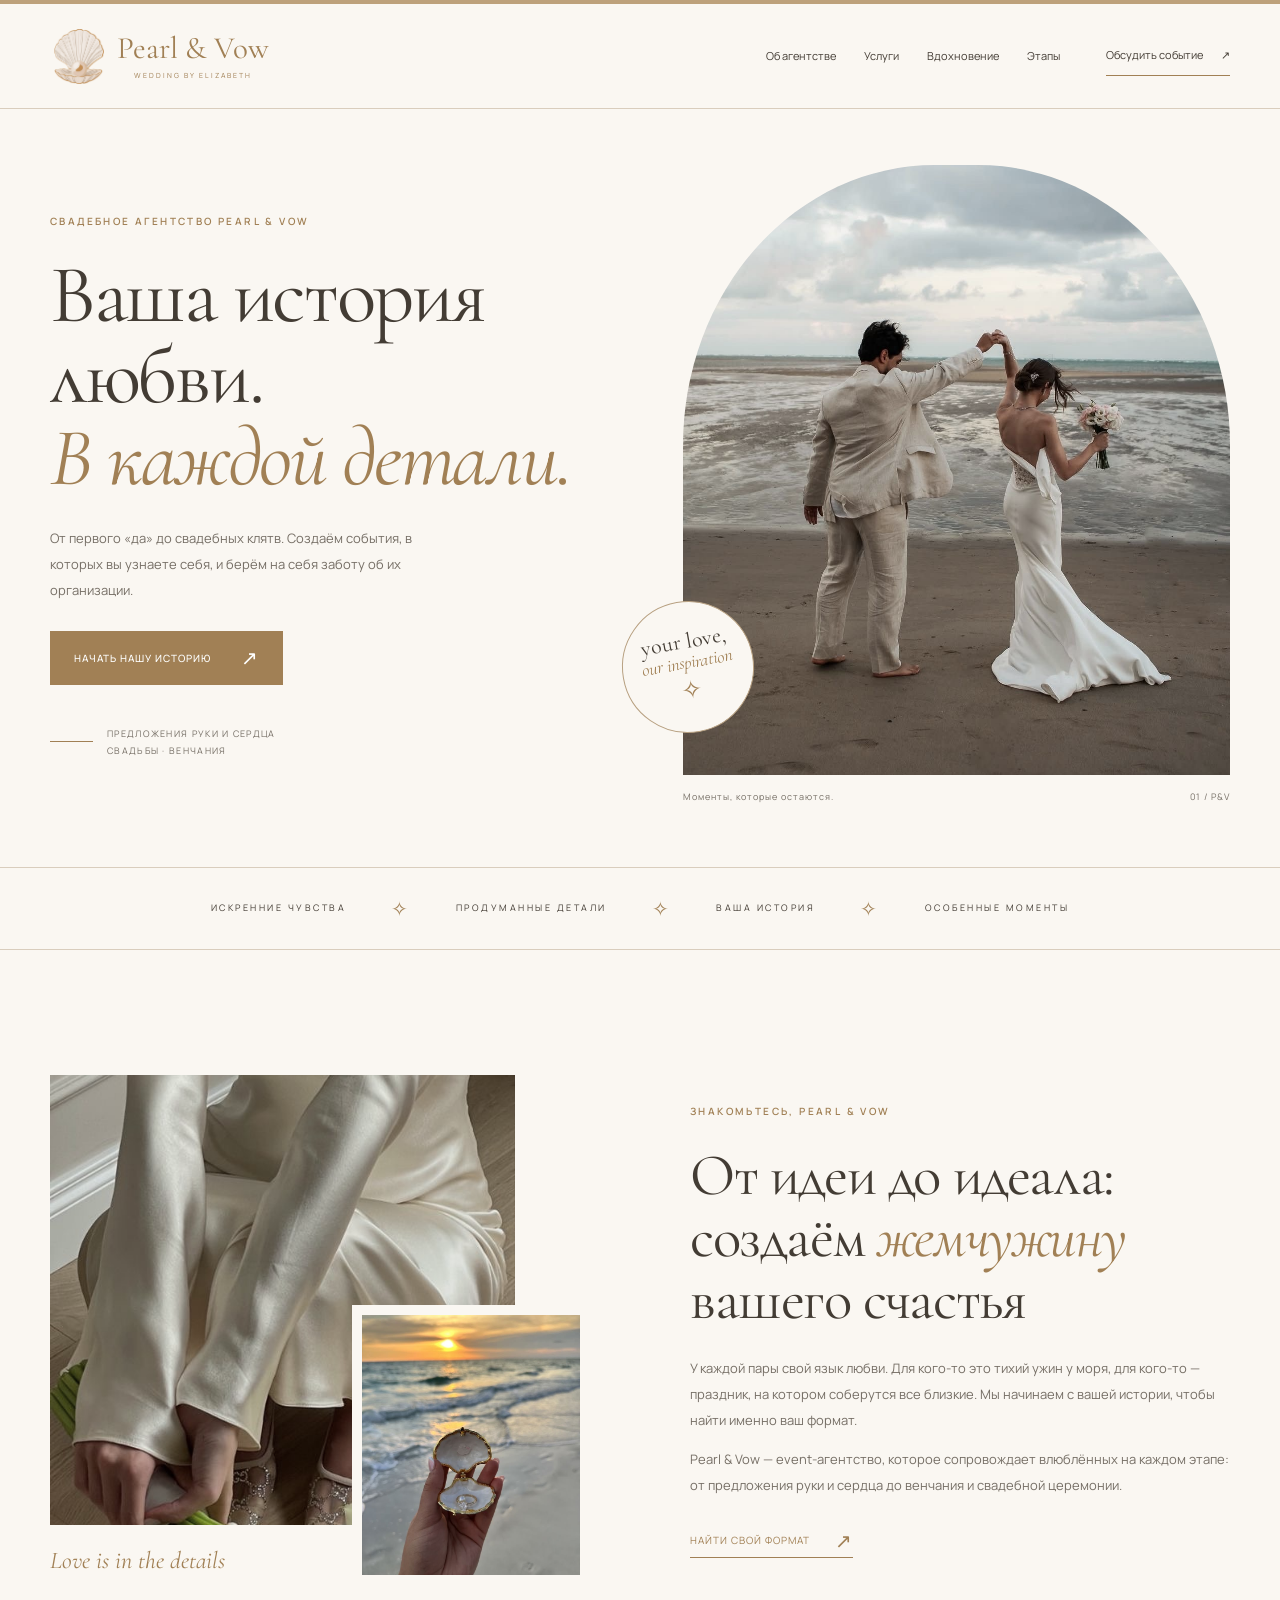
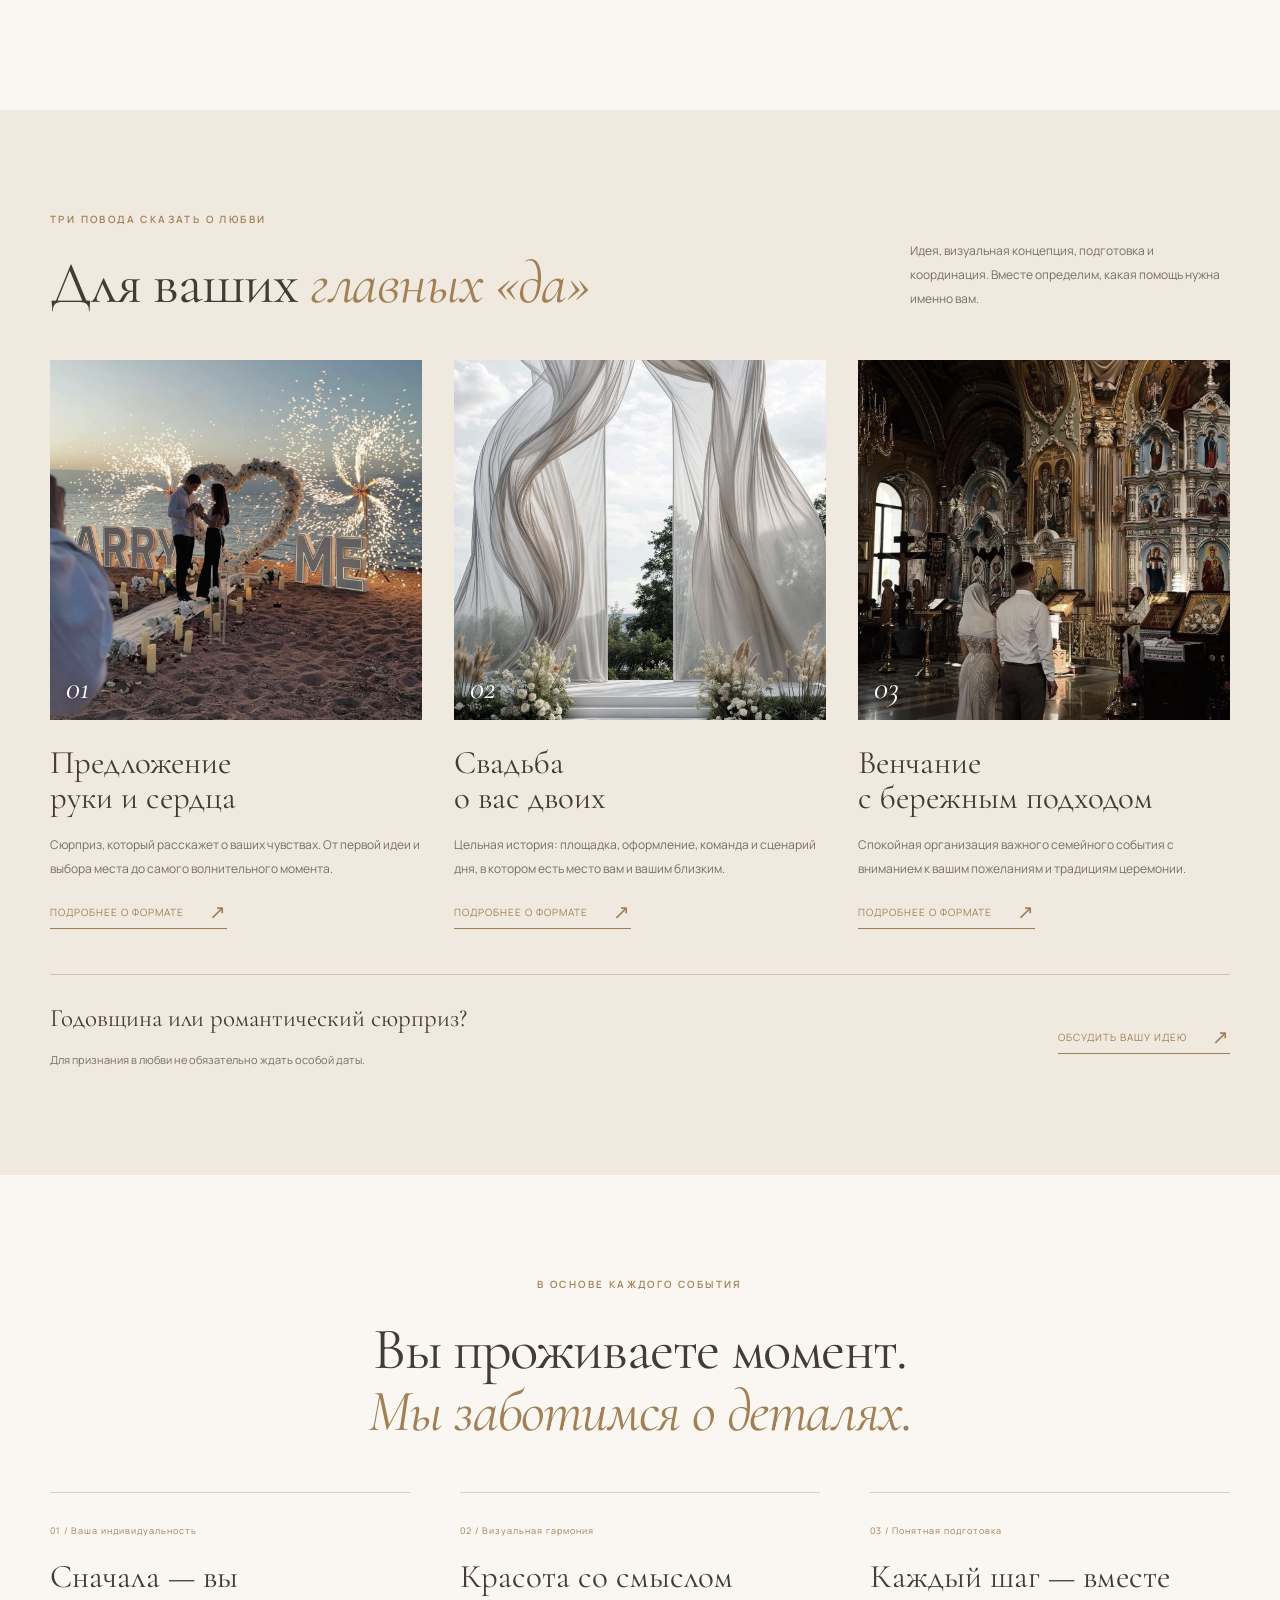
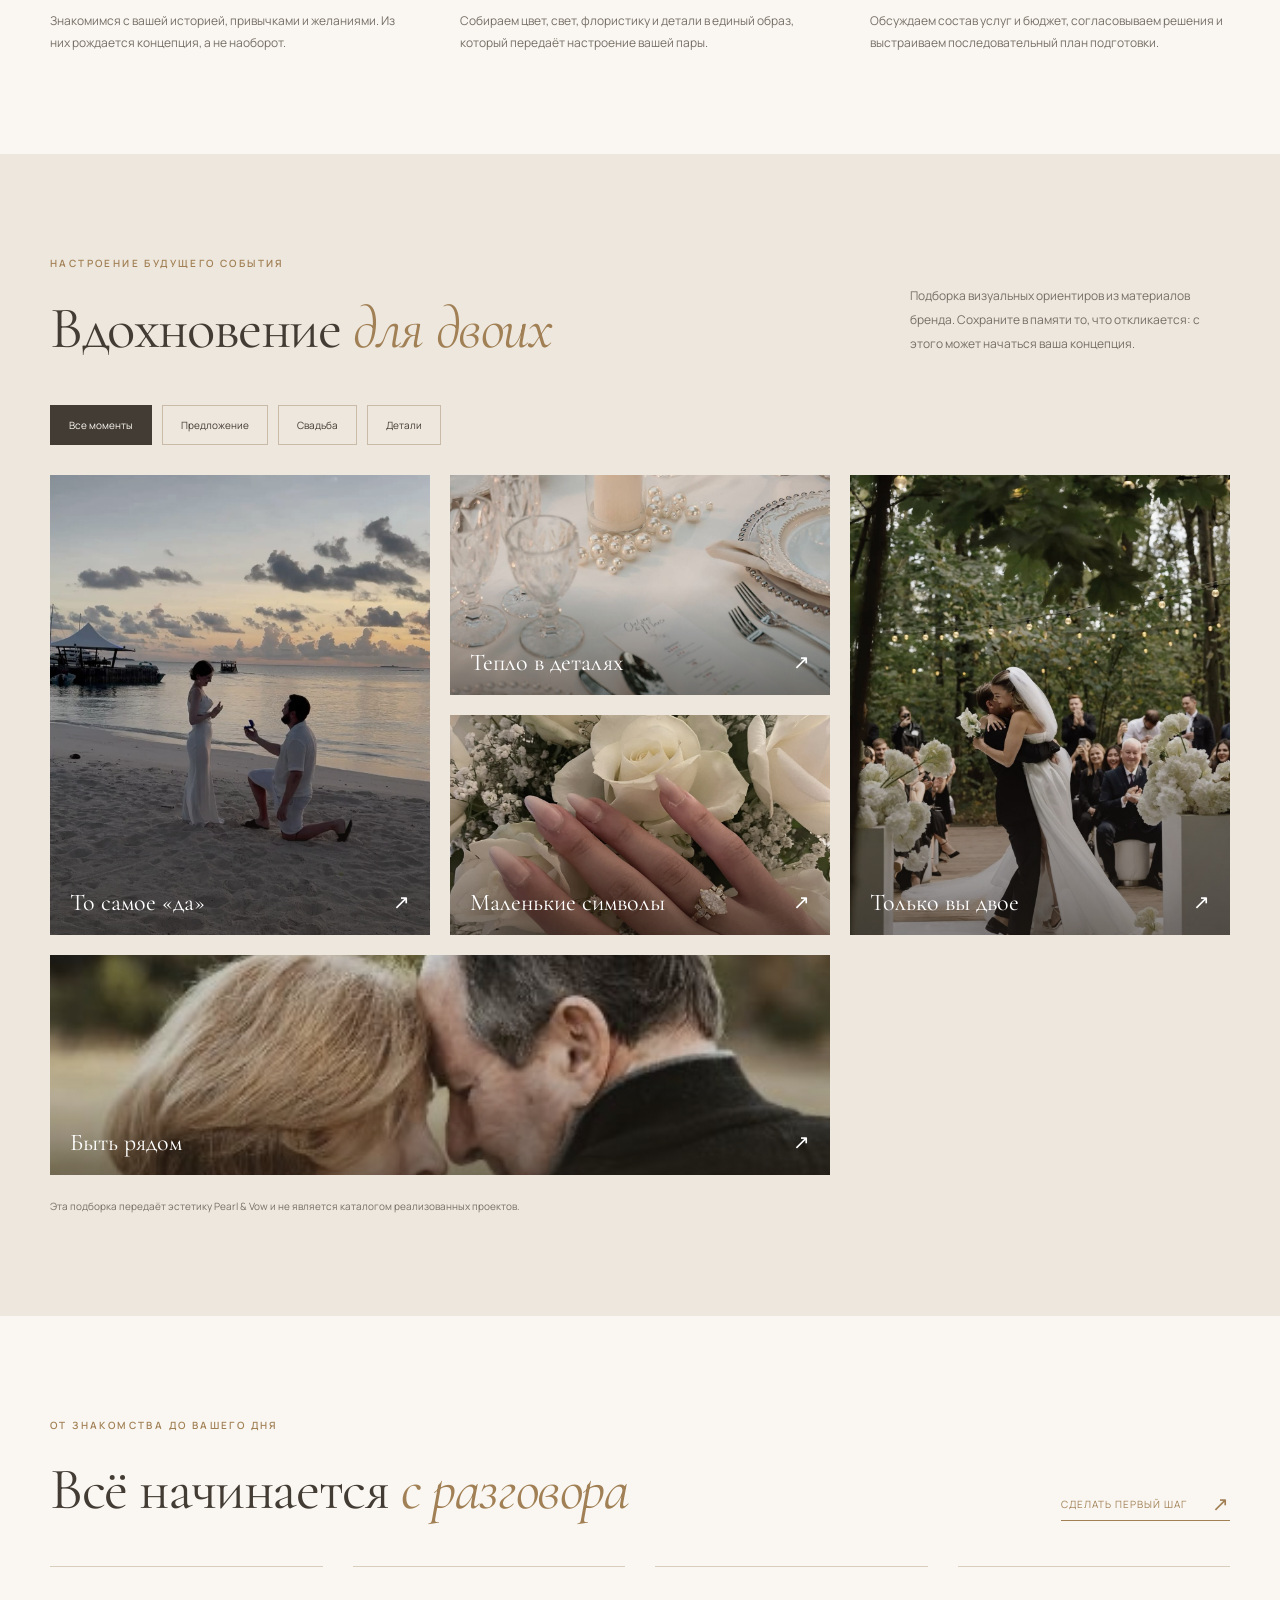
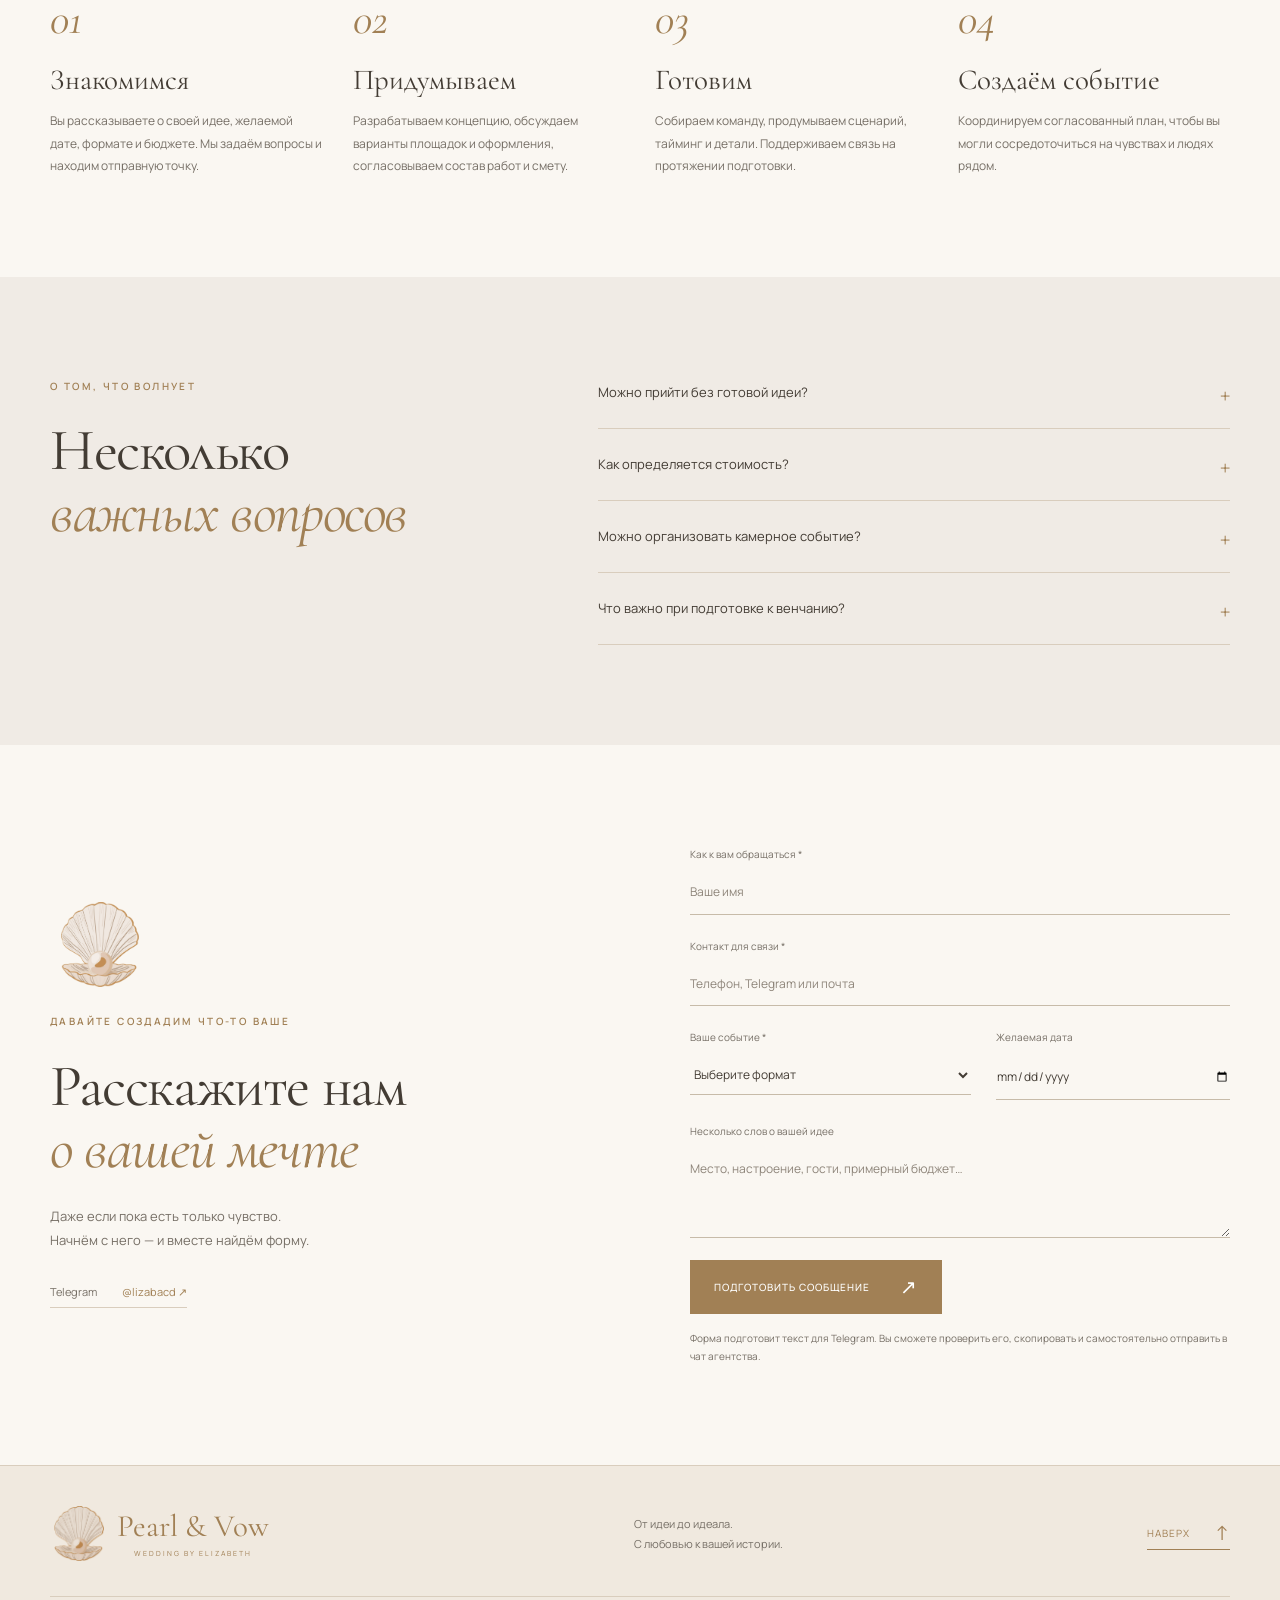
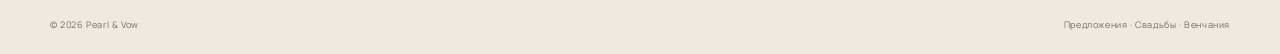
==== wedding_site/index.html @ 68ca43bb "AA" ====
<!doctype html>
<html lang="ru">
<head>
  <meta charset="utf-8">
  <meta name="viewport" content="width=device-width, initial-scale=1">
  <meta name="description" content="Pearl & Vow — организация предложений руки и сердца, свадеб и венчаний. От идеи до идеала: создаём жемчужину вашего счастья.">
  <meta name="theme-color" content="#f7f3ed">
  <meta property="og:title" content="Pearl & Vow — Wedding by Elizabeth">
  <meta property="og:description" content="Предложения руки и сердца, свадьбы и венчания. С заботой о вашей истории.">
  <meta property="og:type" content="website">
  <title>Pearl & Vow — свадебное агентство</title>
  <link rel="icon" href="./assets/IMG_4550.png" type="image/png">
  <link rel="preconnect" href="https://fonts.googleapis.com">
  <link rel="preconnect" href="https://fonts.gstatic.com" crossorigin>
  <link href="https://fonts.googleapis.com/css2?family=Cormorant+Garamond:ital,wght@0,400;0,500;0,600;1,400;1,500&family=Manrope:wght@400;500;600&display=swap" rel="stylesheet">
  <link rel="stylesheet" href="./styles.css">
  <script src="./config.js" defer></script>
  <script src="./script.js" defer></script>
</head>
<body>
  <a class="skip-link" href="#main">Перейти к содержимому</a>
  <header class="header" id="top">
    <div class="container nav-bar">
      <a class="brand" href="#top" aria-label="Pearl and Vow — на главную"><img src="./assets/IMG_4550.png" alt="" width="64" height="58"><span>Pearl &amp; Vow<small>Wedding by Elizabeth</small></span></a>
      <button class="menu-toggle" type="button" aria-expanded="false" aria-controls="navigation"><span></span><span></span><span class="sr-only">Меню</span></button>
      <nav id="navigation" aria-label="Основная навигация"><a href="#about">Об агентстве</a><a href="#services">Услуги</a><a href="#inspiration">Вдохновение</a><a href="#steps">Этапы</a><a class="nav-cta" href="#contact">Обсудить событие <span aria-hidden="true">↗</span></a></nav>
    </div>
  </header>
  <main id="main">
    <section class="hero container" aria-labelledby="hero-title">
      <div class="hero-copy"><p class="eyebrow">Свадебное агентство Pearl &amp; Vow</p><h1 id="hero-title">Ваша история<br>любви.<br><em>В каждой детали.</em></h1><p class="hero-description">От первого «да» до свадебных клятв. Создаём события, в которых вы узнаете себя, и берём на себя заботу об их организации.</p><a class="button" href="#contact">Начать нашу историю <span aria-hidden="true">↗</span></a><div class="hero-footnote"><span class="fine-line"></span><p>Предложения руки и сердца<br>Свадьбы · Венчания</p></div></div>
      <div class="hero-visual"><img class="hero-photo" src="./assets/IMG_1203.JPG" alt="Пара держится за руки на морском берегу" width="736" height="1104" fetchpriority="high"><div class="photo-caption"><span>Моменты, которые остаются.</span><span>01 / P&amp;V</span></div><div class="hero-seal" aria-hidden="true">your love,<br><em>our inspiration</em><span>✧</span></div></div>
    </section>
    <div class="ribbon" aria-hidden="true"><span>Искренние чувства</span><i>✧</i><span>Продуманные детали</span><i>✧</i><span>Ваша история</span><i>✧</i><span>Особенные моменты</span></div>
    <section class="about section container" id="about" aria-labelledby="about-title">
      <div class="about-images"><img class="about-main" src="./assets/IMG_1196.JPG" alt="Невеста с букетом белых цветов" width="736" height="1104" loading="lazy"><img class="about-detail" src="./assets/IMG_1199.JPG" alt="Кольцо в ракушке на фоне морского заката" width="736" height="1104" loading="lazy"><span class="image-note">Love is in the details</span></div>
      <div class="about-copy"><p class="eyebrow">Знакомьтесь, Pearl &amp; Vow</p><h2 id="about-title">От идеи до идеала:<br>создаём <em>жемчужину</em><br>вашего счастья</h2><p>У каждой пары свой язык любви. Для кого-то это тихий ужин у моря, для кого-то — праздник, на котором соберутся все близкие. Мы начинаем с вашей истории, чтобы найти именно ваш формат.</p><p>Pearl &amp; Vow — event-агентство, которое сопровождает влюблённых на каждом этапе: от предложения руки и сердца до венчания и свадебной церемонии.</p><a class="text-link" href="#services">Найти свой формат <span aria-hidden="true">↗</span></a></div>
    </section>
    <section class="services section" id="services" aria-labelledby="services-title"><div class="container"><div class="section-heading"><div><p class="eyebrow">Три повода сказать о любви</p><h2 id="services-title">Для ваших <em>главных «да»</em></h2></div><p>Идея, визуальная концепция, подготовка и координация. Вместе определим, какая помощь нужна именно вам.</p></div>
      <div class="service-grid">
        <article class="service"><div class="service-photo"><img src="./assets/IMG_1194.JPG" alt="Предложение руки и сердца на пляже с огнями и цветами" loading="lazy" width="736" height="1104"><span>01</span></div><h3>Предложение<br>руки и сердца</h3><p>Сюрприз, который расскажет о ваших чувствах. От первой идеи и выбора места до самого волнительного момента.</p><button class="text-link" type="button" data-service="proposal">Подробнее о формате <span aria-hidden="true">↗</span></button></article>
        <article class="service"><div class="service-photo"><img src="./assets/IMG_1198.JPG" alt="Свадебная церемония с белой драпировкой и цветами" loading="lazy" width="736" height="1104"><span>02</span></div><h3>Свадьба<br>о вас двоих</h3><p>Цельная история: площадка, оформление, команда и сценарий дня, в котором есть место вам и вашим близким.</p><button class="text-link" type="button" data-service="wedding">Подробнее о формате <span aria-hidden="true">↗</span></button></article>
        <article class="service"><div class="service-photo"><img src="./assets/IMG_1938.JPG" alt="Пара во время венчания в храме" loading="lazy" width="736" height="1104"><span>03</span></div><h3>Венчание<br>с бережным подходом</h3><p>Спокойная организация важного семейного события с вниманием к вашим пожеланиям и традициям церемонии.</p><button class="text-link" type="button" data-service="ceremony">Подробнее о формате <span aria-hidden="true">↗</span></button></article>
      </div>
      <div class="service-bottom"><p>Годовщина или романтический сюрприз?<br><span>Для признания в любви не обязательно ждать особой даты.</span></p><a class="text-link" href="#contact" data-event="Романтическое событие">Обсудить вашу идею <span aria-hidden="true">↗</span></a></div>
    </div></section>
    <section class="promise section container" aria-labelledby="promise-title"><p class="eyebrow">В основе каждого события</p><h2 id="promise-title">Вы проживаете момент.<br><em>Мы заботимся о деталях.</em></h2><div class="promise-grid"><article><span>01 / Ваша индивидуальность</span><h3>Сначала — вы</h3><p>Знакомимся с вашей историей, привычками и желаниями. Из них рождается концепция, а не наоборот.</p></article><article><span>02 / Визуальная гармония</span><h3>Красота со смыслом</h3><p>Собираем цвет, свет, флористику и детали в единый образ, который передаёт настроение вашей пары.</p></article><article><span>03 / Понятная подготовка</span><h3>Каждый шаг — вместе</h3><p>Обсуждаем состав услуг и бюджет, согласовываем решения и выстраиваем последовательный план подготовки.</p></article></div></section>
    <section class="inspiration section" id="inspiration" aria-labelledby="inspiration-title"><div class="container"><div class="section-heading"><div><p class="eyebrow">Настроение будущего события</p><h2 id="inspiration-title">Вдохновение <em>для двоих</em></h2></div><p>Подборка визуальных ориентиров из материалов бренда. Сохраните в памяти то, что откликается: с этого может начаться ваша концепция.</p></div><div class="filters" role="group" aria-label="Фильтр фотографий"><button type="button" class="active" data-filter="all" aria-pressed="true">Все моменты</button><button type="button" data-filter="proposal" aria-pressed="false">Предложение</button><button type="button" data-filter="wedding" aria-pressed="false">Свадьба</button><button type="button" data-filter="details" aria-pressed="false">Детали</button></div><div class="gallery">
      <button class="gallery-item tall" data-category="proposal" type="button" aria-label="Увеличить фото: предложение на закате"><img src="./assets/IMG_1934.JPG" alt="Предложение на закате у моря" loading="lazy" width="736" height="1104"><span>То самое «да» <i aria-hidden="true">↗</i></span></button>
      <button class="gallery-item" data-category="details" type="button" aria-label="Увеличить фото: сервировка со свечами"><img src="./assets/IMG_1204.JPG" alt="Светлая сервировка, стекло и свечи" loading="lazy" width="736" height="1104"><span>Тепло в деталях <i aria-hidden="true">↗</i></span></button>
      <button class="gallery-item tall" data-category="wedding" type="button" aria-label="Увеличить фото: свадебный поцелуй в саду"><img src="./assets/IMG_1937.JPG" alt="Пара целуется во время свадебной церемонии в саду" loading="lazy" width="736" height="1104"><span>Только вы двое <i aria-hidden="true">↗</i></span></button>
      <button class="gallery-item" data-category="details" type="button" aria-label="Увеличить фото: кольцо и белые цветы"><img src="./assets/IMG_1202.JPG" alt="Кольцо на руке невесты рядом с белыми цветами" loading="lazy" width="736" height="1104"><span>Маленькие символы <i aria-hidden="true">↗</i></span></button>
      <button class="gallery-item wide" data-category="wedding" type="button" aria-label="Увеличить фото: свадебные объятия"><img src="./assets/IMG_1939.JPG" alt="Нежные объятия жениха и невесты" loading="lazy" width="1104" height="736"><span>Быть рядом <i aria-hidden="true">↗</i></span></button>
    </div><p class="gallery-note">Эта подборка передаёт эстетику Pearl &amp; Vow и не является каталогом реализованных проектов.</p></div></section>
    <section class="steps section container" id="steps" aria-labelledby="steps-title"><div class="section-heading"><div><p class="eyebrow">От знакомства до вашего дня</p><h2 id="steps-title">Всё начинается <em>с разговора</em></h2></div><a class="text-link" href="#contact">Сделать первый шаг <span aria-hidden="true">↗</span></a></div><div class="steps-grid"><article><span class="step-number">01</span><h3>Знакомимся</h3><p>Вы рассказываете о своей идее, желаемой дате, формате и бюджете. Мы задаём вопросы и находим отправную точку.</p></article><article><span class="step-number">02</span><h3>Придумываем</h3><p>Разрабатываем концепцию, обсуждаем варианты площадок и оформления, согласовываем состав работ и смету.</p></article><article><span class="step-number">03</span><h3>Готовим</h3><p>Собираем команду, продумываем сценарий, тайминг и детали. Поддерживаем связь на протяжении подготовки.</p></article><article><span class="step-number">04</span><h3>Создаём событие</h3><p>Координируем согласованный план, чтобы вы могли сосредоточиться на чувствах и людях рядом.</p></article></div></section>
    <section class="questions section"><div class="container faq-layout"><div><p class="eyebrow">О том, что волнует</p><h2>Несколько<br><em>важных вопросов</em></h2></div><div class="faq"><details><summary>Можно прийти без готовой идеи?</summary><p>Да. Расскажите о вашей паре, о том, что вам нравится и каким вы представляете настроение события. На этой основе обсудим возможные форматы и визуальную концепцию.</p></details><details><summary>Как определяется стоимость?</summary><p>Стоимость зависит от формата, места, числа гостей, оформления и состава услуг. Начнём с ваших пожеланий и бюджета, затем обсудим смету. Фиксированные пакеты и цены пока не опубликованы.</p></details><details><summary>Можно организовать камерное событие?</summary><p>Да. Предложение для двоих, небольшая церемония или праздник с близкими — формат подбираем под вашу историю и пожелания.</p></details><details><summary>Что важно при подготовке к венчанию?</summary><p>Дату, возможность проведения церемонии и требования к участникам необходимо согласовать непосредственно с выбранным храмом. Организационные детали обсудим с учётом этих требований.</p></details></div></div></section>
    <section class="contact section container" id="contact" aria-labelledby="contact-title"><div class="contact-copy"><img class="contact-shell" src="./assets/IMG_4550.png" alt="" width="120" height="100" loading="lazy"><p class="eyebrow">Давайте создадим что-то ваше</p><h2 id="contact-title">Расскажите нам<br><em>о вашей мечте</em></h2><p>Даже если пока есть только чувство.<br>Начнём с него — и вместе найдём форму.</p><div class="contact-links" id="contact-links"><a href="https://t.me/lizabacd" target="_blank" rel="noopener noreferrer" data-contact="telegram">Telegram <span>@lizabacd ↗</span></a></div></div><form id="inquiry-form"><div class="field"><label for="name">Как к вам обращаться <span aria-hidden="true">*</span></label><input id="name" name="name" autocomplete="given-name" maxlength="80" placeholder="Ваше имя" required></div><div class="field"><label for="reply">Контакт для связи <span aria-hidden="true">*</span></label><input id="reply" name="reply" autocomplete="off" maxlength="120" placeholder="Телефон, Telegram или почта" required></div><div class="form-row"><div class="field"><label for="event">Ваше событие <span aria-hidden="true">*</span></label><select id="event" name="event" required><option value="">Выберите формат</option><option>Предложение руки и сердца</option><option>Свадьба</option><option>Венчание</option><option>Романтическое событие</option><option>Пока выбираю</option></select></div><div class="field"><label for="date">Желаемая дата</label><input id="date" name="date" type="date"></div></div><div class="field"><label for="message">Несколько слов о вашей идее</label><textarea id="message" name="message" maxlength="3000" rows="3" placeholder="Место, настроение, гости, примерный бюджет…"></textarea></div><button class="button" type="submit">Подготовить сообщение <span aria-hidden="true">↗</span></button><p class="form-note">Форма подготовит текст для Telegram. Вы сможете проверить его, скопировать и самостоятельно отправить в чат агентства.</p><p class="form-note" id="form-status" role="status"></p></form></section>
  </main>
  <footer class="footer"><div class="container footer-top"><a class="brand" href="#top"><img src="./assets/IMG_4550.png" alt="" width="64" height="58"><span>Pearl &amp; Vow<small>Wedding by Elizabeth</small></span></a><p>От идеи до идеала.<br>С любовью к вашей истории.</p><a class="text-link" href="#top">Наверх <span aria-hidden="true">↑</span></a></div><div class="container footer-bottom"><span>© <span id="year">2026</span> Pearl &amp; Vow</span><span>Предложения · Свадьбы · Венчания</span></div></footer>
  <dialog id="service-dialog" class="content-dialog"><button class="dialog-close" type="button" data-close aria-label="Закрыть">×</button><p class="eyebrow">Ваше событие</p><h2 id="service-title"></h2><p id="service-description"></p><ul id="service-list"></ul><p class="dialog-note">Состав услуг и стоимость согласовываются индивидуально после знакомства с вашей задачей.</p><a class="button" id="service-contact" href="#contact">Обсудить этот формат <span aria-hidden="true">↗</span></a></dialog>
  <dialog id="photo-dialog" class="photo-dialog" aria-label="Просмотр фотографии"><button class="dialog-close" type="button" data-close aria-label="Закрыть фотографию">×</button><img id="large-photo" alt=""><p id="photo-caption"></p></dialog>
  <dialog id="message-dialog" class="content-dialog" aria-labelledby="message-title"><button class="dialog-close" type="button" data-close aria-label="Закрыть">×</button><p class="eyebrow">Первый шаг к вашему событию</p><h2 id="message-title">Ваше сообщение <em>готово</em></h2><p>Проверьте текст, скопируйте его и отправьте в Telegram. Сообщение ещё не отправлено.</p><label class="sr-only" for="message-draft">Текст обращения</label><textarea id="message-draft" rows="10"></textarea><div class="dialog-actions"><button class="button" id="copy-message" type="button">Скопировать текст</button><a class="button button-outline" id="telegram-link" href="https://t.me/lizabacd" target="_blank" rel="noopener noreferrer">Открыть Telegram ↗</a></div><p id="copy-status" class="form-note" role="status"></p></dialog>
  <noscript><div class="noscript-note">Для формы и просмотра фотографий включите JavaScript. Связаться с агентством можно напрямую: <a href="https://t.me/lizabacd">@lizabacd в Telegram</a>.</div></noscript>
</body>
</html>
---- wedding_site/styles.css ----
:root{--paper:#faf7f2;--cream:#f0e9df;--sand:#e5d5c4;--gold:#a18055;--ink:#433c34;--muted:#766f66;--line:#d9cdbd;--serif:'Cormorant Garamond',Georgia,serif;--sans:Manrope,Arial,sans-serif}*{box-sizing:border-box}html{scroll-behavior:smooth;scroll-padding-top:100px}body{margin:0;background:var(--paper);color:var(--ink);font-family:var(--sans);font-size:14px;line-height:1.85}body.modal-open{overflow:hidden}a{color:inherit;text-decoration:none}button,input,textarea,select{font:inherit}button{cursor:pointer}button,a,input,select,textarea,summary{-webkit-tap-highlight-color:transparent}button{color:inherit}button:focus-visible,a:focus-visible,summary:focus-visible{outline:2px solid var(--gold);outline-offset:5px}img{display:block;max-width:100%}button{border-radius:0}h1,h2,h3,p{margin-top:0}h1,h2,h3{font-family:var(--serif);font-weight:400;line-height:1.05}h2{font-size:clamp(40px,4.6vw,65px);letter-spacing:-1.4px;margin-bottom:24px}h3{font-size:33px;margin-bottom:18px}em{font-weight:400;color:var(--gold)}.container{width:min(1220px,calc(100% - 100px));margin-inline:auto}.section{padding-block:100px}.eyebrow{font-size:10px;text-transform:uppercase;letter-spacing:2.4px;color:var(--gold);font-weight:600;margin-bottom:25px}.header{border-top:4px solid #bda17b;border-bottom:1px solid var(--line);background:var(--paper)}.nav-bar{min-height:104px;display:flex;align-items:center;justify-content:space-between;gap:30px}.brand{display:inline-flex;align-items:center;gap:9px;flex-shrink:0}.brand img{width:58px;height:55px;object-fit:contain;mix-blend-mode:multiply}.brand>span{font-family:var(--serif);font-size:31px;color:var(--gold);line-height:1}.brand small{display:block;text-transform:uppercase;font-family:var(--sans);font-size:7px;letter-spacing:2px;margin-top:8px;text-align:center}.nav-bar nav{display:flex;align-items:center;gap:28px;font-size:11px}.nav-bar nav a{padding-block:9px}.nav-bar nav a:hover{color:var(--gold)}.nav-cta{border-bottom:1px solid var(--gold);margin-left:18px}.nav-cta span{margin-left:16px}.menu-toggle{display:none}.hero{display:grid;grid-template-columns:1fr 1fr;gap:35px;padding-top:56px;padding-bottom:61px;align-items:center}.hero-copy{padding:25px 0}.hero h1{font-size:clamp(62px,6.4vw,91px);letter-spacing:-2.3px;margin-bottom:26px;line-height:.99}.hero h1 em{white-space:nowrap}.hero-description{max-width:375px;color:var(--muted);font-size:13px;line-height:2;margin-bottom:28px}.button{display:inline-flex;align-items:center;justify-content:center;gap:30px;border:1px solid var(--gold);background:var(--gold);color:white;padding:16px 23px;font-size:10px;font-weight:500;letter-spacing:1px;text-transform:uppercase;line-height:1.6;transition:background .2s,color .2s}.button:hover{background:#856640;border-color:#856640}.button span{font-size:20px;line-height:1}.button-outline{background:transparent;color:var(--gold)}.button-outline:hover{color:white}.hero-footnote{display:flex;gap:14px;align-items:center;margin-top:40px}.hero-footnote p{margin:0;font-size:9px;letter-spacing:1.3px;text-transform:uppercase;color:var(--muted);line-height:1.9}.fine-line{width:43px;height:1px;background:var(--gold)}.hero-visual{position:relative;padding-left:25px}.hero-photo{height:610px;width:100%;object-fit:cover;object-position:50% 52%;border-radius:46% 46% 0 0;filter:saturate(.8)}.photo-caption{display:flex;justify-content:space-between;gap:12px;padding-top:14px;font-size:9px;color:var(--muted);letter-spacing:1px}.hero-seal{position:absolute;bottom:73px;left:-36px;width:132px;height:132px;border:1px solid #b8a182;background:var(--paper);border-radius:50%;display:flex;align-items:center;justify-content:center;flex-direction:column;text-align:center;font-family:var(--serif);font-size:22px;line-height:1.05;transform:rotate(-10deg)}.hero-seal em{font-size:18px}.hero-seal span{color:var(--gold);font-size:25px;margin-top:6px}.ribbon{border-block:1px solid var(--line);display:flex;justify-content:center;align-items:center;gap:45px;padding:22px 25px;font-size:9px;letter-spacing:2.5px;text-transform:uppercase}.ribbon i{font-size:20px;color:var(--gold);font-style:normal}.about{display:grid;grid-template-columns:1fr 1fr;align-items:center;gap:100px;padding-block:125px}.about-images{position:relative;min-height:510px;padding-right:75px}.about-main{height:450px;width:100%;object-fit:cover;filter:saturate(.7)}.about-detail{position:absolute;right:0;bottom:0;width:44%;height:280px;object-fit:cover;border:10px solid var(--paper)}.image-note{position:absolute;left:0;bottom:10px;font:italic 24px var(--serif);color:var(--gold)}.about-copy p:not(.eyebrow){color:var(--muted);font-size:13px;line-height:2}.text-link{display:inline-flex;align-items:center;gap:25px;border:0;border-bottom:1px solid var(--gold);padding:6px 0;background:transparent;font-size:10px;text-transform:uppercase;letter-spacing:1px;color:var(--gold)}.text-link span{font-size:20px;line-height:1}.text-link:hover{color:var(--ink)}.about-copy .text-link{margin-top:14px}.services{background:var(--cream)}.section-heading{display:flex;align-items:flex-end;justify-content:space-between;gap:40px;margin-bottom:45px}.section-heading h2{margin:0}.section-heading>p{max-width:320px;font-size:12px;color:var(--muted);line-height:2;margin:0 0 4px}.service-grid{display:grid;grid-template-columns:repeat(3,minmax(0,1fr));gap:32px}.service-photo{position:relative;overflow:hidden;margin-bottom:26px}.service-photo img{width:100%;height:360px;object-fit:cover;transition:transform .5s;filter:saturate(.75)}.service:hover img{transform:scale(1.035)}.service-photo>span{position:absolute;left:16px;bottom:13px;color:white;font:italic 32px var(--serif);text-shadow:0 1px 10px #0009}.service p{color:var(--muted);font-size:12px;line-height:2;margin-bottom:15px}.service-bottom{border-top:1px solid #d3c4b1;margin-top:45px;padding-top:25px;display:flex;align-items:center;justify-content:space-between;gap:25px}.service-bottom p{font-family:var(--serif);font-size:25px;line-height:1.5;margin:0}.service-bottom p span{font-family:var(--sans);font-size:11px;color:var(--muted)}.promise{text-align:center}.promise h2{margin-bottom:50px}.promise-grid{display:grid;grid-template-columns:repeat(3,1fr);gap:50px;text-align:left}.promise-grid article{border-top:1px solid var(--line);padding-top:23px}.promise-grid article>span{font-size:9px;color:var(--gold);letter-spacing:1px}.promise-grid h3{margin:18px 0 15px}.promise-grid p{font-size:12px;color:var(--muted);margin-bottom:0}.inspiration{background:#eee7de}.filters{display:flex;flex-wrap:wrap;gap:10px;margin-bottom:30px}.filters button{border:1px solid #c9bba7;background:transparent;font-size:10px;padding:10px 18px}.filters button.active,.filters button:hover{background:var(--ink);color:var(--paper);border-color:var(--ink)}.gallery{display:grid;grid-template-columns:repeat(3,minmax(0,1fr));grid-auto-rows:220px;gap:20px}.gallery-item{position:relative;border:0;padding:0;overflow:hidden;background:var(--sand);text-align:left}.gallery-item.tall{grid-row:span 2}.gallery-item.wide{grid-column:span 2}.gallery-item img{height:100%;width:100%;object-fit:cover;filter:saturate(.72);transition:transform .5s}.gallery-item.wide img{object-position:50% 35%}.gallery-item:hover img{transform:scale(1.045)}.gallery-item:after{content:'';position:absolute;inset:50% 0 0;background:linear-gradient(transparent,#28201880)}.gallery-item>span{position:absolute;bottom:18px;left:20px;right:20px;color:white;z-index:1;display:flex;justify-content:space-between;font:24px var(--serif)}.gallery-item i{font:20px var(--sans)}.gallery-item[hidden]{display:none}.gallery-note{font-size:10px;color:var(--muted);margin:22px 0 0}.steps-grid{display:grid;grid-template-columns:repeat(4,minmax(0,1fr));gap:30px}.steps-grid article{border-top:1px solid var(--line);padding-top:25px}.step-number{font:italic 44px var(--serif);color:var(--gold)}.steps-grid h3{font-size:29px;margin:19px 0 15px}.steps-grid p{font-size:12px;color:var(--muted);margin:0}.questions{background:#f0ebe5}.faq-layout{display:grid;grid-template-columns:.85fr 1.15fr;gap:80px}.faq details{border-bottom:1px solid var(--line);padding:20px 0}.faq details:first-child{padding-top:0}.faq summary{cursor:pointer;list-style:none;display:flex;align-items:center;justify-content:space-between;gap:20px;font-size:13px}.faq summary::-webkit-details-marker{display:none}.faq summary:after{content:'+';font:26px var(--serif);color:var(--gold)}.faq details[open] summary:after{content:'−'}.faq details p{font-size:12px;color:var(--muted);margin:17px 30px 0 0;line-height:2}.contact{display:grid;grid-template-columns:1fr 1fr;gap:100px;align-items:center}.contact-shell{width:100px;height:85px;object-fit:contain;margin-bottom:25px;mix-blend-mode:multiply}.contact-copy>p:not(.eyebrow){font-size:13px;color:var(--muted)}.contact-links{margin-top:30px;display:flex;flex-direction:column;align-items:flex-start;gap:12px}.contact-links a{display:flex;gap:25px;font-size:11px;color:var(--muted);border-bottom:1px solid var(--line);padding-bottom:5px}.contact-links a span{color:var(--gold)}.field{margin-bottom:22px}.field label{display:block;font-size:10px;margin-bottom:8px;color:var(--muted)}.field input,.field select,.field textarea{display:block;width:100%;border:0;border-bottom:1px solid #c7bba9;background:transparent;padding:10px 0;color:var(--ink);font-size:12px;border-radius:0;min-width:0}.field input:focus,.field select:focus,.field textarea:focus{outline:2px solid var(--gold);outline-offset:4px}.field input::placeholder,.field textarea::placeholder{color:#8e857a}.field textarea{resize:vertical;min-height:90px}.form-row{display:grid;grid-template-columns:1.2fr 1fr;gap:25px}.form-note{font-size:10px;color:var(--muted);line-height:1.8;margin:15px 0 0}.form-note:empty{display:none}.footer{background:var(--cream);border-top:1px solid var(--line);padding:40px 0 20px}.footer-top{display:flex;align-items:center;justify-content:space-between;gap:30px;padding-bottom:35px}.footer-top>p{font-size:11px;color:var(--muted);margin:0}.footer-bottom{display:flex;justify-content:space-between;border-top:1px solid var(--line);padding-top:20px;font-size:9px;color:var(--muted);letter-spacing:.6px}.content-dialog{width:min(600px,calc(100% - 32px));padding:48px;background:var(--paper);color:var(--ink);border:1px solid var(--line);max-height:90dvh;overflow:auto}.content-dialog h2{font-size:45px}.content-dialog>p:not(.eyebrow){font-size:12px;color:var(--muted)}.content-dialog li{font-size:12px;margin-bottom:9px}.content-dialog ul{padding-left:18px;margin-block:25px}.content-dialog .dialog-note{padding-block:15px;border-top:1px solid var(--line)}dialog::backdrop{background:#2f2923b8;backdrop-filter:blur(5px)}.dialog-close{position:absolute;right:15px;top:10px;width:40px;height:40px;border:0;background:transparent;font:32px var(--serif);z-index:2}.photo-dialog{background:var(--paper);border:0;padding:12px;width:fit-content;max-width:94vw;max-height:94dvh;overflow:auto}.photo-dialog img{height:auto;max-height:80dvh;max-width:85vw;width:auto;object-fit:contain;margin:auto}.photo-dialog p{text-align:center;font:23px var(--serif);margin:12px 0 4px}.photo-dialog .dialog-close{background:var(--paper);border-radius:50%}.dialog-actions{display:flex;flex-wrap:wrap;gap:12px;margin-top:22px}.dialog-actions .button{gap:10px;padding-inline:16px;font-size:9px}#message-draft{width:100%;padding:15px;background:var(--cream);border:1px solid var(--line);color:var(--ink);font-size:12px;line-height:1.8;resize:vertical}#message-draft:focus{outline:2px solid var(--gold)}.sr-only{position:absolute;width:1px;height:1px;padding:0;margin:-1px;overflow:hidden;clip:rect(0,0,0,0);white-space:nowrap;border:0}.skip-link{position:absolute;left:20px;top:-100px;z-index:10;padding:10px;background:var(--paper)}.skip-link:focus{top:10px}.noscript-note{padding:20px;text-align:center;background:var(--cream)}
@media(min-width:1500px){.hero-photo{height:660px}.hero{gap:60px}}
@media(max-width:1100px){.container{width:calc(100% - 64px)}.nav-bar nav{gap:18px}.nav-cta{margin-left:0}.hero h1{font-size:72px}.hero-photo{height:550px}.about,.contact{gap:55px}.about{padding-block:95px}.service-photo img{height:310px}.service-grid{gap:24px}.service h3{font-size:30px}.ribbon{gap:28px}}
@media(max-width:850px){.container{width:calc(100% - 40px)}.nav-bar{min-height:85px;position:relative;flex-wrap:wrap;gap:0}.menu-toggle{display:flex;flex-direction:column;gap:6px;justify-content:center;width:44px;height:44px;padding:10px;border:0;background:transparent}.menu-toggle>span:not(.sr-only){height:1px;width:24px;background:var(--ink);transition:transform .2s}.menu-toggle[aria-expanded=true]>span:first-child{transform:translateY(3.5px) rotate(45deg)}.menu-toggle[aria-expanded=true]>span:nth-child(2){transform:translateY(-3.5px) rotate(-45deg)}.nav-bar nav{display:none;width:100%;padding:15px 0 25px}.nav-bar nav.open{display:flex;flex-direction:column;align-items:flex-start;gap:9px}.hero{gap:20px;padding-top:35px}.hero-copy{padding:10px 0}.hero h1{font-size:59px}.hero .eyebrow{font-size:8px;letter-spacing:1.5px}.hero-photo{height:500px}.hero-visual{padding-left:5px}.hero-seal{height:100px;width:100px;left:-25px;bottom:70px;font-size:18px}.hero-seal em{font-size:14px}.hero-description{font-size:12px}.hero-footnote{margin-top:28px}.ribbon{gap:20px;font-size:8px;letter-spacing:1.4px}.section{padding-block:75px}.about{gap:40px}.about-images{min-height:440px;padding-right:40px}.about-main{height:370px}.about-detail{height:220px;width:52%;border-width:7px}.image-note{font-size:20px}.section-heading{gap:25px}.section-heading>p{max-width:250px;font-size:11px}.service-grid{gap:20px}.service-photo img{height:260px}.service h3{font-size:27px}.service p{font-size:11px}.text-link{font-size:9px;gap:15px}.service-bottom p{font-size:23px}.service-bottom p span{font-size:10px}.promise-grid{gap:30px}.gallery{gap:14px;grid-auto-rows:180px}.gallery-item>span{font-size:21px;left:15px}.steps-grid{grid-template-columns:repeat(2,1fr);gap:35px}.faq-layout{gap:40px}.contact{gap:45px}.form-row{grid-template-columns:1fr;gap:0}}
@media(max-width:600px){html{scroll-padding-top:24px}.container{width:calc(100% - 40px)}.brand>span{font-size:28px}.brand img{width:50px;height:48px}.hero{grid-template-columns:1fr;padding-top:38px;padding-bottom:35px;gap:40px}.hero h1{font-size:clamp(54px,12.7vw,76px);line-height:1;letter-spacing:-1.5px}.hero h1 em{white-space:normal}.hero .eyebrow{font-size:9px;letter-spacing:1.6px;margin-bottom:22px}.hero-description{max-width:360px;font-size:12px}.hero-footnote{display:none}.hero-visual{padding-left:26px}.hero-photo{height:470px;border-radius:46% 46% 0 0}.hero-seal{left:-8px;bottom:65px;width:110px;height:110px;font-size:20px}.hero-seal em{font-size:16px}.photo-caption{font-size:8px}.ribbon{flex-wrap:wrap;gap:10px 18px;padding:17px 20px;font-size:8px}.ribbon span:last-child,.ribbon i:last-of-type{display:none}.ribbon i{font-size:16px}.section{padding-block:65px}h2{font-size:44px;letter-spacing:-.8px}.eyebrow{font-size:9px;letter-spacing:1.8px;margin-bottom:20px}.about{grid-template-columns:1fr;gap:40px}.about-images{min-height:450px;padding-right:60px}.about-main{height:390px}.about-detail{height:240px;width:47%;border-width:8px}.about-copy p:not(.eyebrow){font-size:12px}.section-heading{display:block;margin-bottom:32px}.section-heading>p{margin-top:20px;max-width:360px;font-size:12px}.service-grid{grid-template-columns:1fr;gap:42px}.service-photo img{height:400px}.service-photo{margin-bottom:22px}.service h3{font-size:36px}.service p{font-size:12px;max-width:370px}.service .text-link{font-size:10px}.service-bottom{display:block;margin-top:35px}.service-bottom p{margin-bottom:15px}.promise{text-align:left}.promise h2{margin-bottom:35px}.promise-grid{grid-template-columns:1fr;gap:28px}.promise-grid h3{font-size:32px;margin:14px 0}.gallery{grid-template-columns:1fr 1fr;grid-auto-rows:190px;gap:12px}.gallery-item.tall{grid-row:span 2}.gallery-item.wide{grid-column:span 2}.gallery-item>span{font-size:20px;left:12px;right:12px;bottom:12px}.gallery-item i{font-size:16px}.filters{gap:7px}.filters button{font-size:9px;padding:8px 12px}.steps .section-heading .text-link{margin-top:15px}.steps-grid{gap:28px 20px}.step-number{font-size:38px}.steps-grid h3{font-size:26px;margin-top:12px}.steps-grid p{font-size:11px}.faq-layout{grid-template-columns:1fr;gap:20px}.faq summary{font-size:12px}.contact{grid-template-columns:1fr;gap:40px}.contact-shell{width:85px;height:70px;margin-bottom:20px}.contact-copy>p:not(.eyebrow){font-size:12px}.form-row{grid-template-columns:1fr 1fr;gap:18px}.field select,.field input,.field textarea{font-size:16px}.field label{font-size:10px}.contact form .button{width:100%}.footer-top{flex-wrap:wrap;gap:25px}.footer-top>p{font-size:10px}.footer-bottom{gap:15px;font-size:8px}.content-dialog{padding:40px 24px 28px}.content-dialog h2{font-size:38px}.dialog-actions{flex-direction:column}.dialog-actions .button{width:100%}}
@media(max-width:360px){.container{width:calc(100% - 32px)}.hero h1{font-size:50px}.hero-photo{height:400px}.form-row{grid-template-columns:1fr;gap:0}.gallery{grid-auto-rows:160px}.steps-grid{grid-template-columns:1fr}.service-photo img{height:350px}}
@media(prefers-reduced-motion:reduce){html{scroll-behavior:auto}*,*:before,*:after{transition:none!important;animation:none!important}}
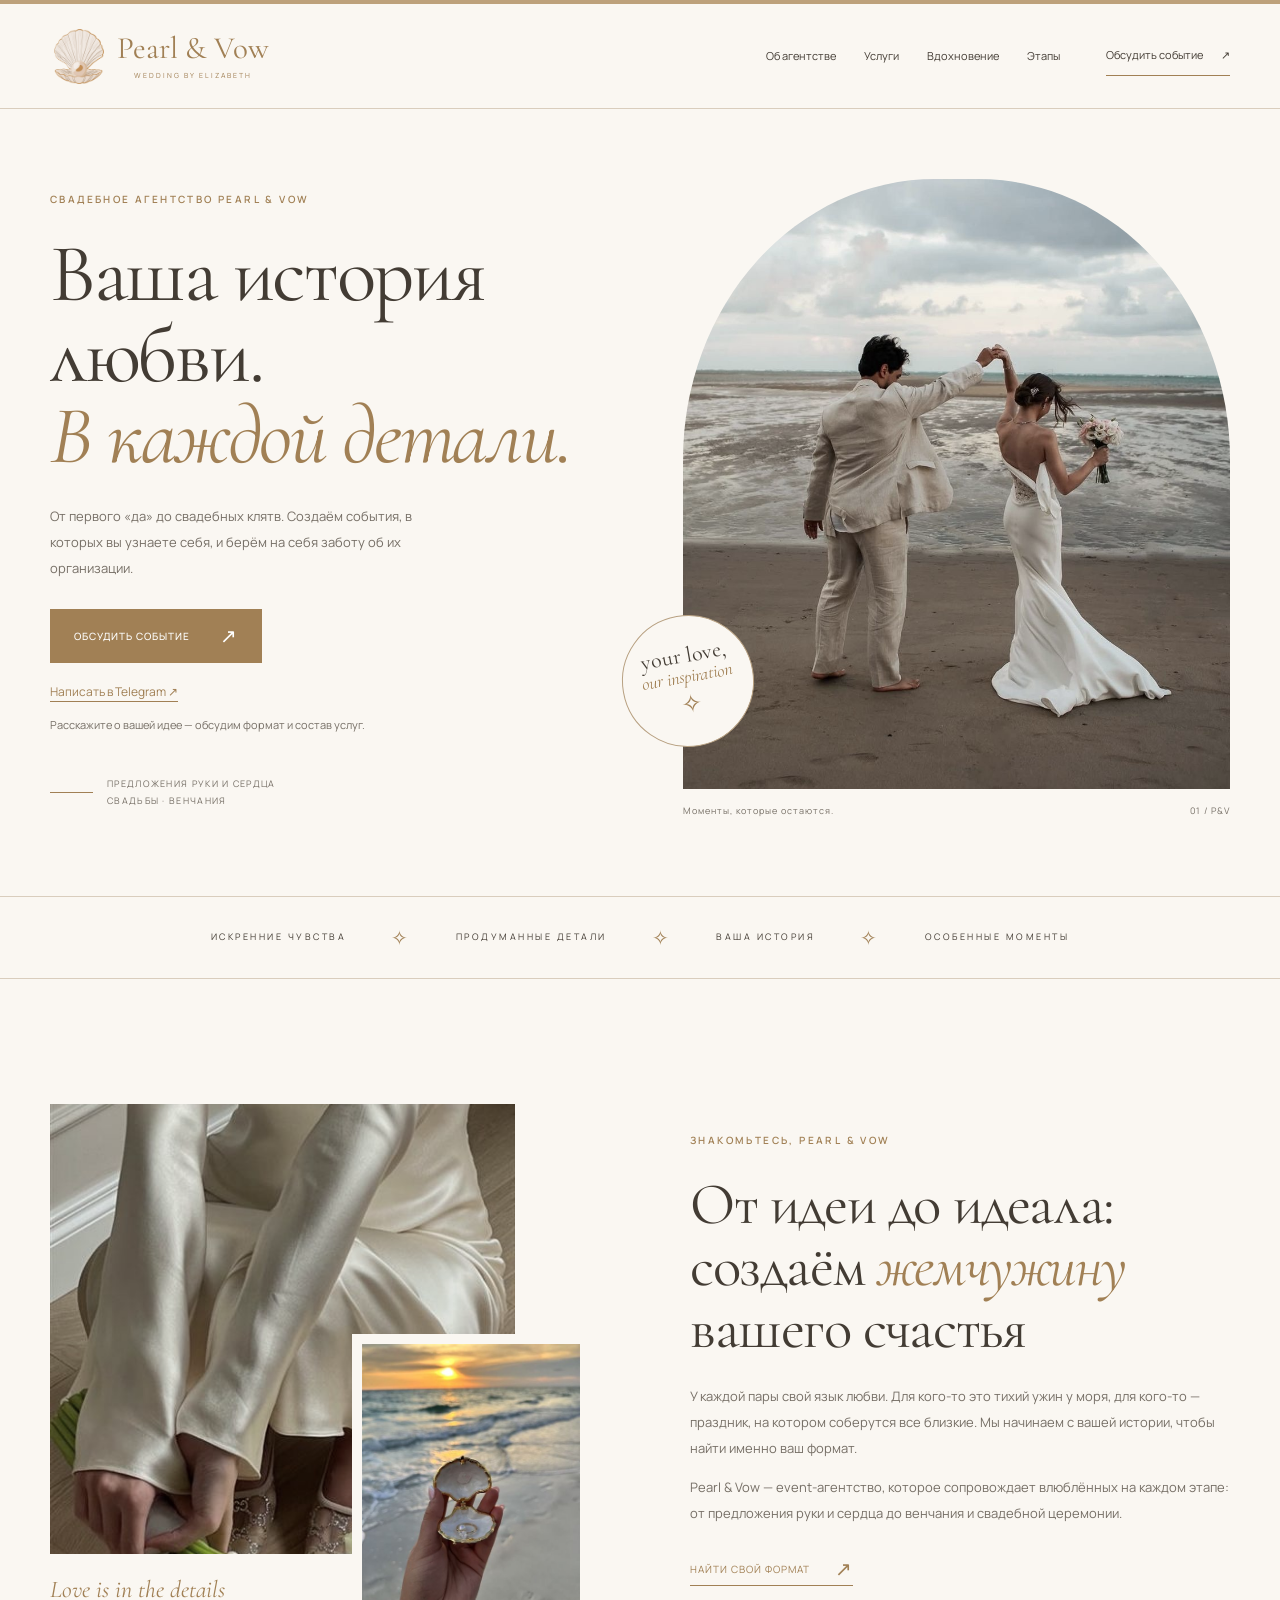
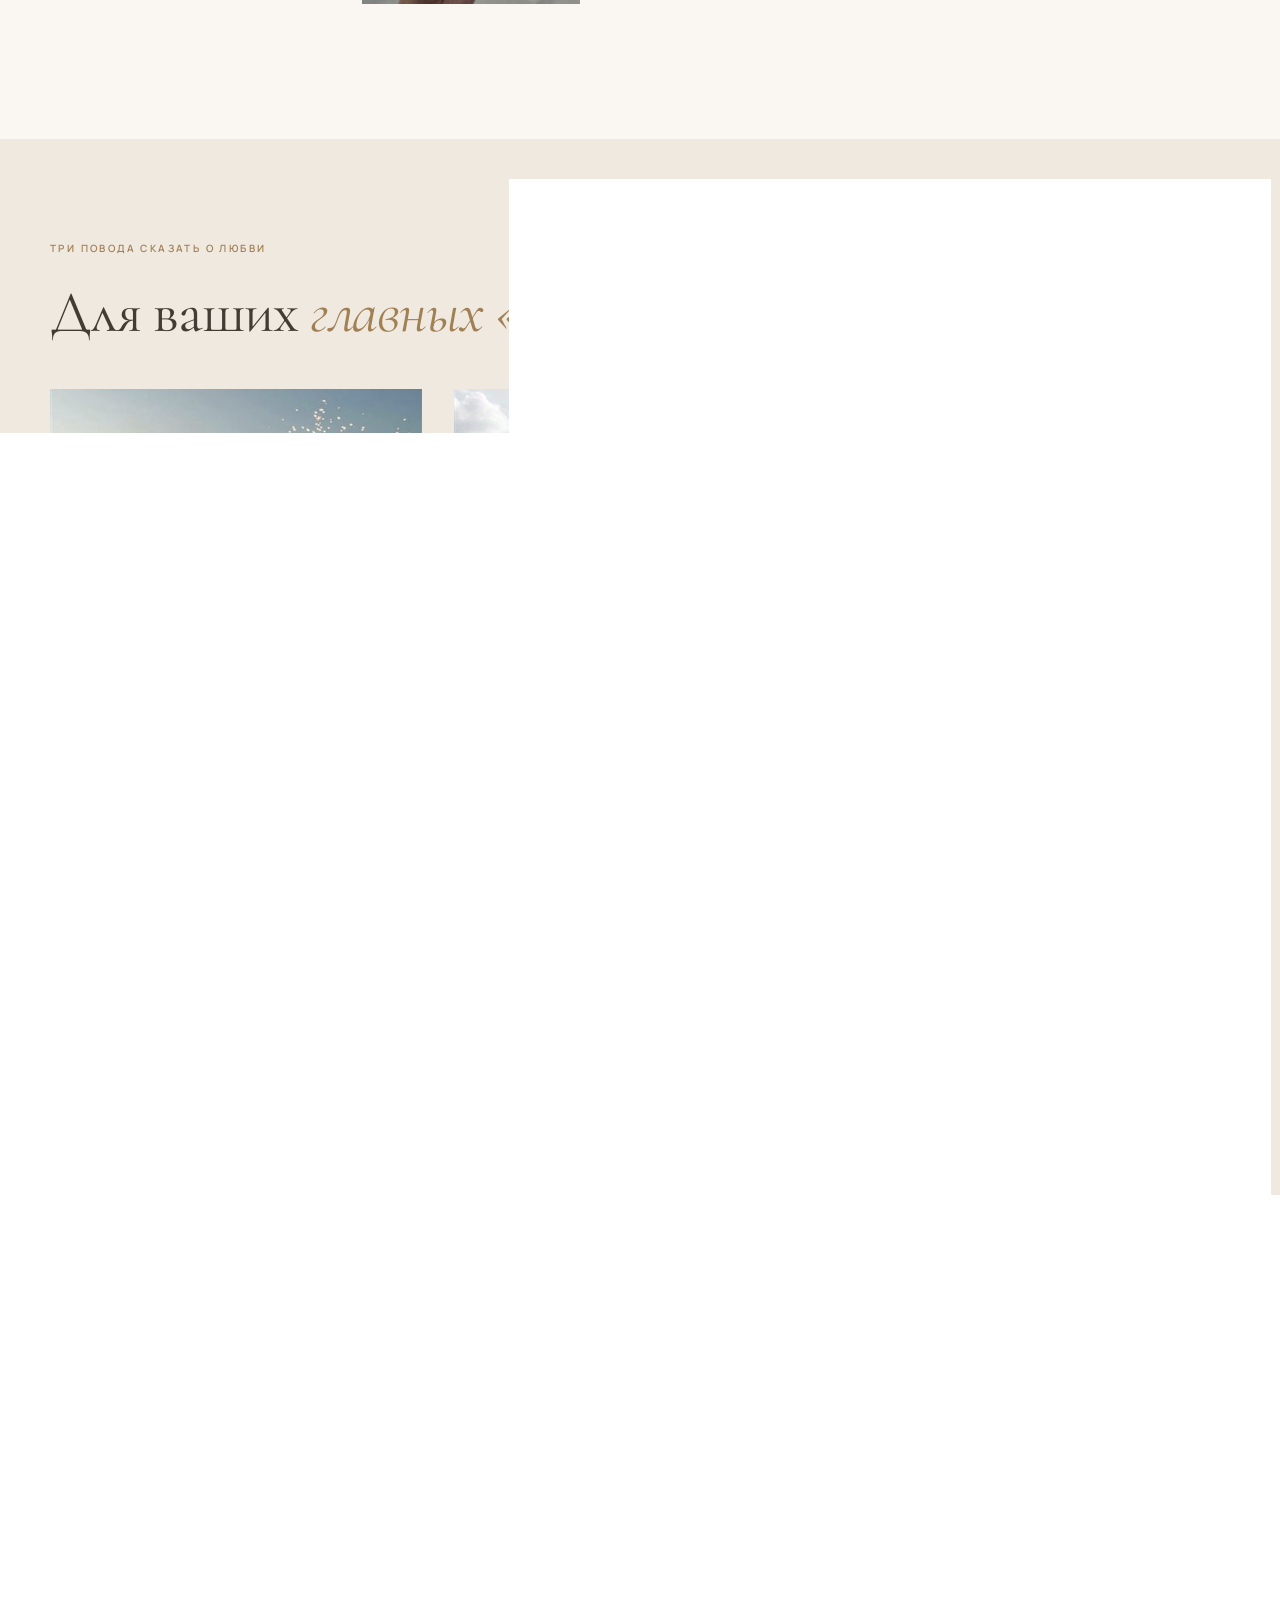
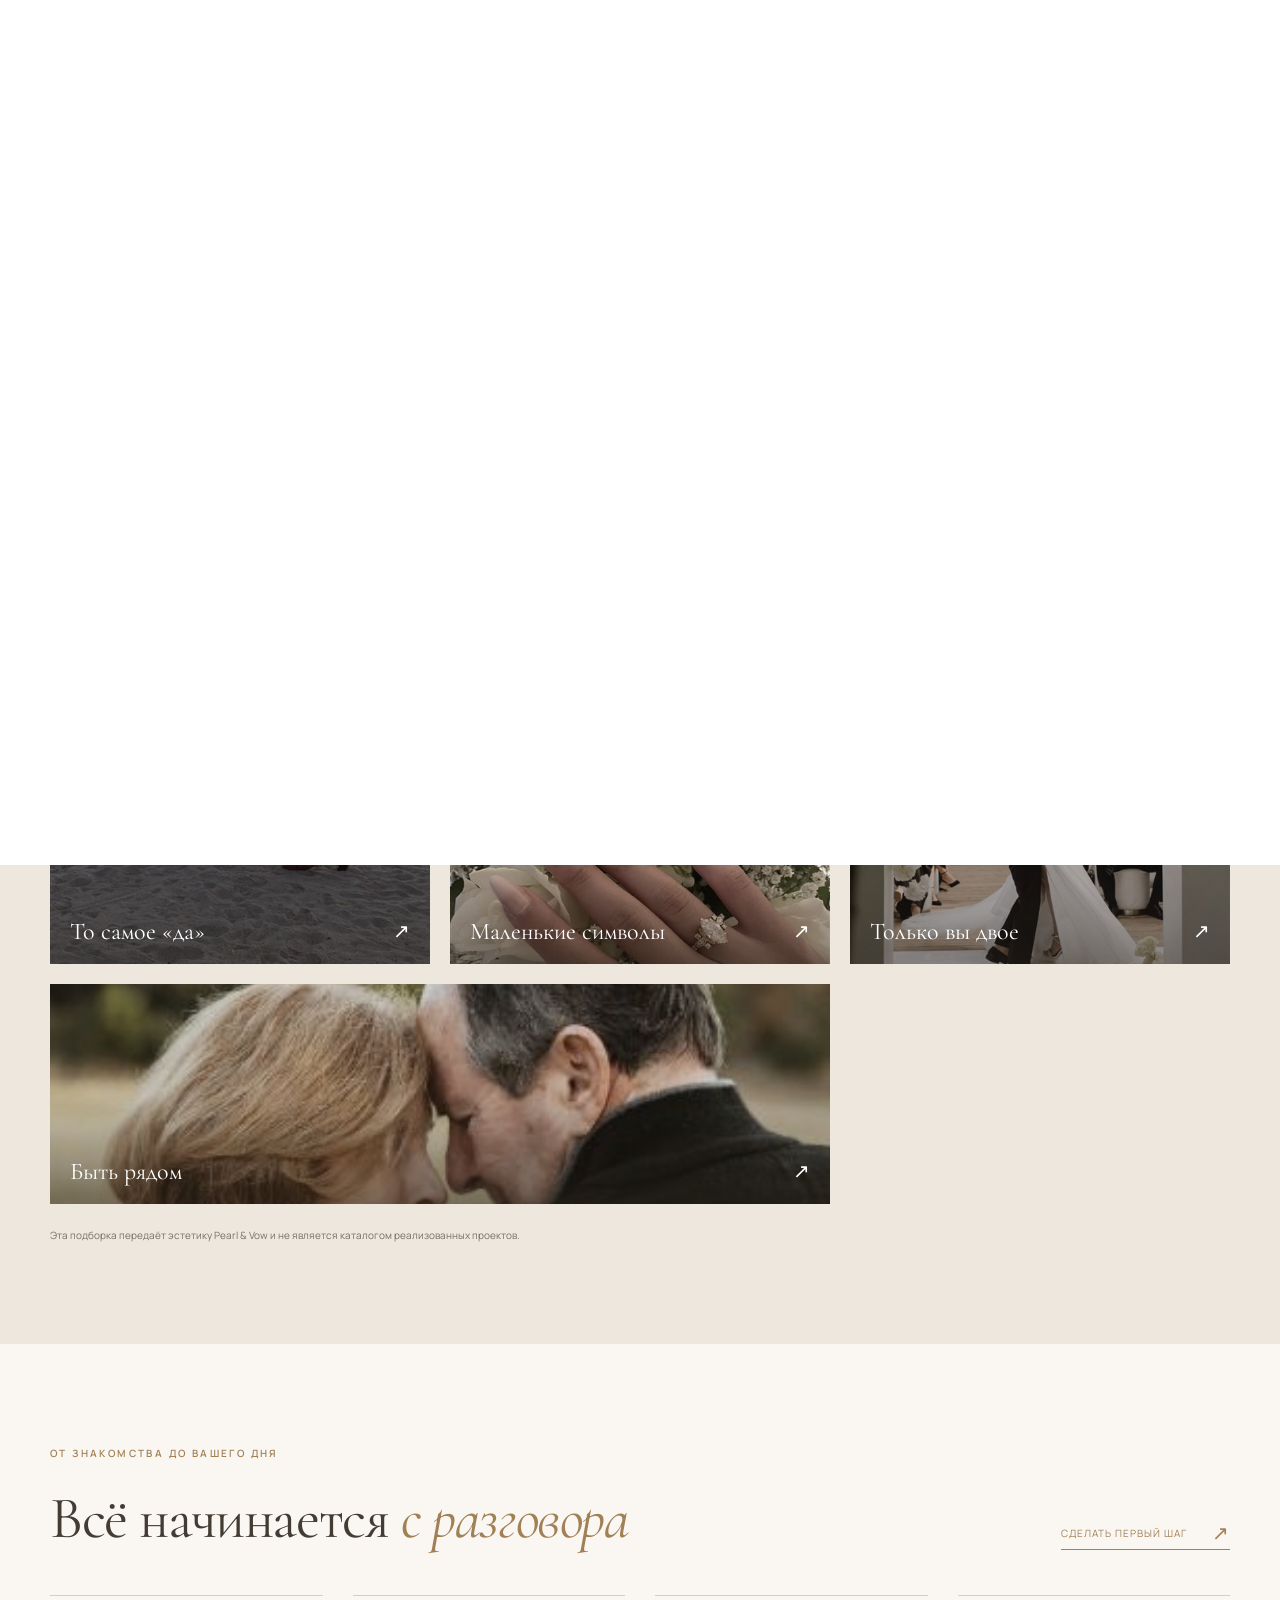
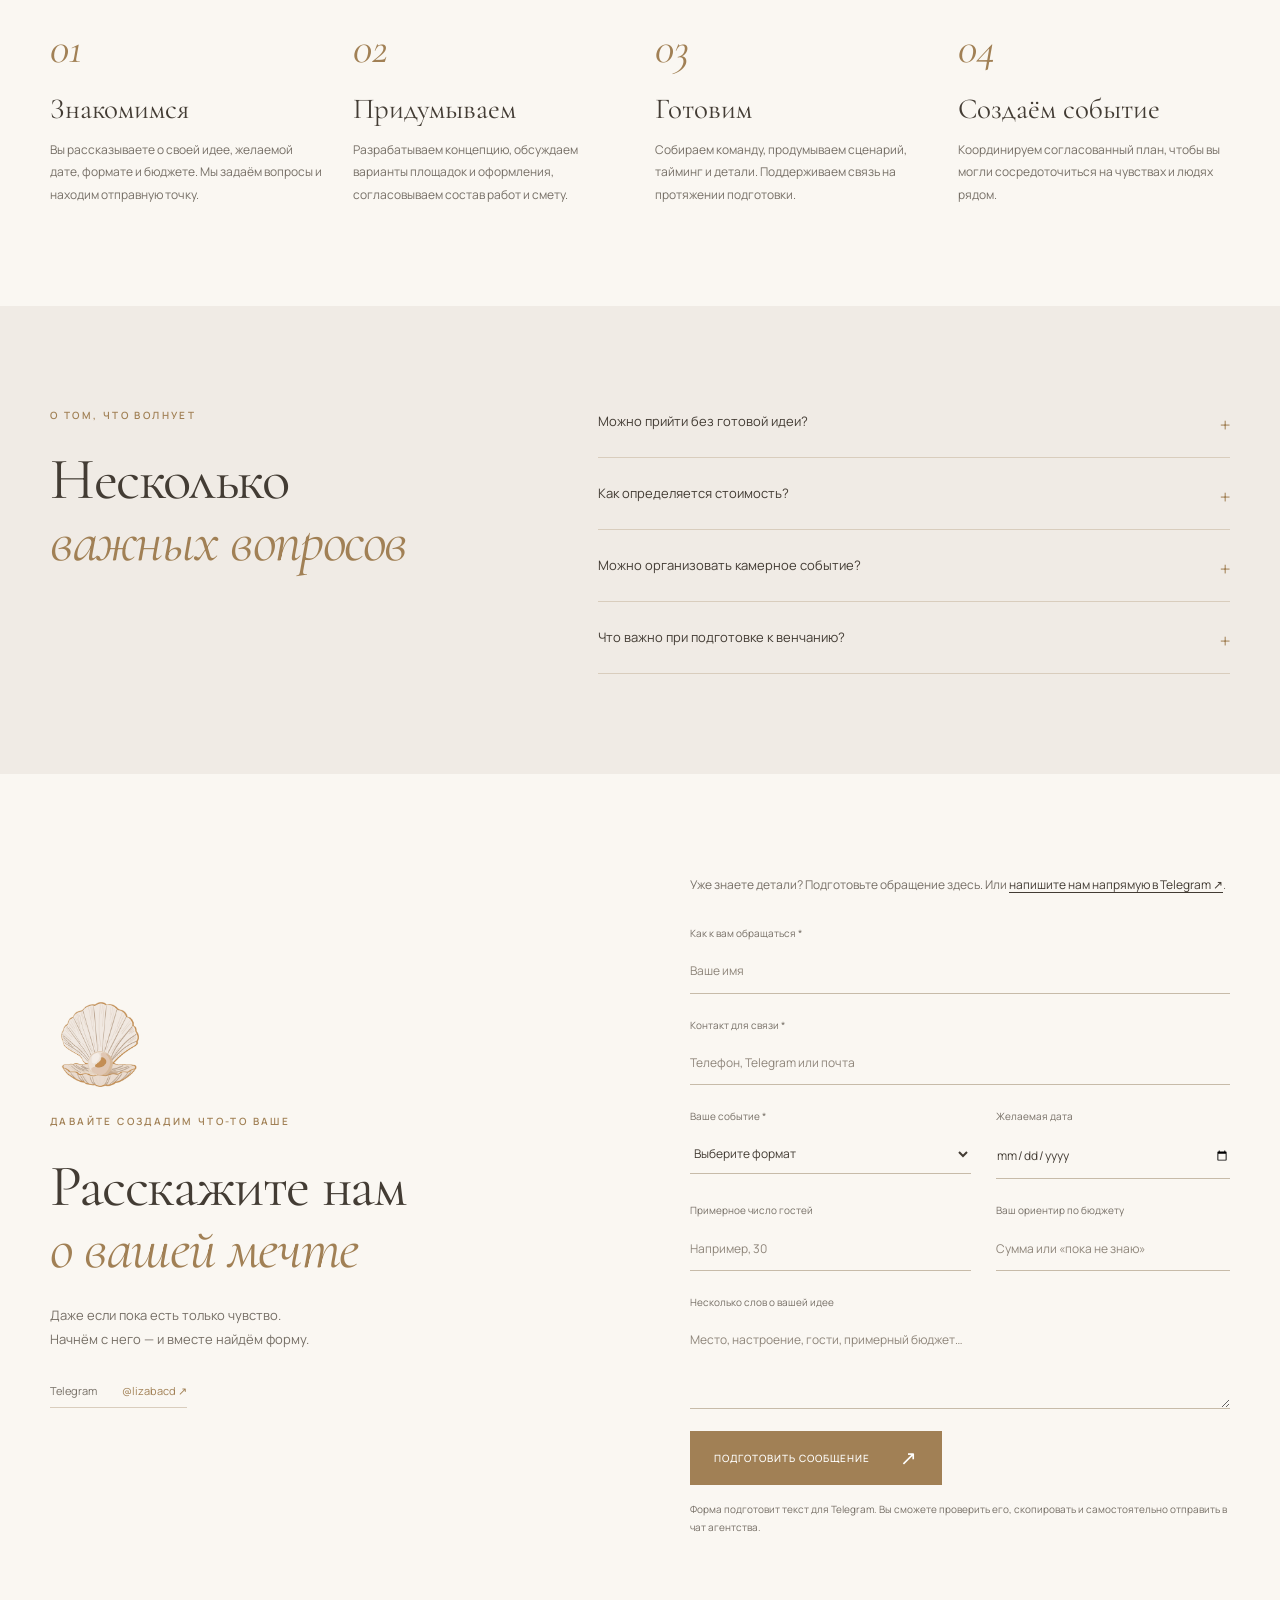
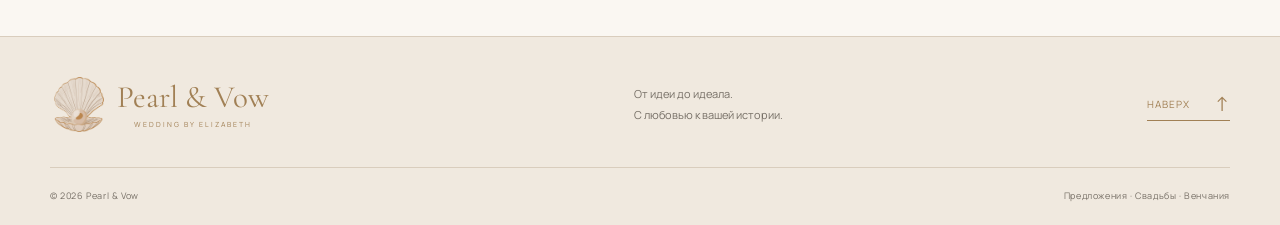
==== commit c13a8e77: "asd" ====
--- a/wedding_site/index.html
+++ b/wedding_site/index.html
@@ -8,8 +8,9 @@
   <meta property="og:title" content="Pearl & Vow — Wedding by Elizabeth">
   <meta property="og:description" content="Предложения руки и сердца, свадьбы и венчания. С заботой о вашей истории.">
   <meta property="og:type" content="website">
+  <meta property="og:locale" content="ru_RU">
   <title>Pearl & Vow — свадебное агентство</title>
-  <link rel="icon" href="./assets/IMG_4550.png" type="image/png">
+  <link rel="icon" href="./assets/optimized/favicon.png" type="image/png">
   <link rel="preconnect" href="https://fonts.googleapis.com">
   <link rel="preconnect" href="https://fonts.gstatic.com" crossorigin>
   <link href="https://fonts.googleapis.com/css2?family=Cormorant+Garamond:ital,wght@0,400;0,500;0,600;1,400;1,500&family=Manrope:wght@400;500;600&display=swap" rel="stylesheet">
@@ -21,45 +22,46 @@
   <a class="skip-link" href="#main">Перейти к содержимому</a>
   <header class="header" id="top">
     <div class="container nav-bar">
-      <a class="brand" href="#top" aria-label="Pearl and Vow — на главную"><img src="./assets/IMG_4550.png" alt="" width="64" height="58"><span>Pearl &amp; Vow<small>Wedding by Elizabeth</small></span></a>
+      <a class="brand" href="#top" aria-label="Pearl and Vow — на главную"><img src="./assets/optimized/logo.png" alt="" width="64" height="58"><span>Pearl &amp; Vow<small>Wedding by Elizabeth</small></span></a>
       <button class="menu-toggle" type="button" aria-expanded="false" aria-controls="navigation"><span></span><span></span><span class="sr-only">Меню</span></button>
       <nav id="navigation" aria-label="Основная навигация"><a href="#about">Об агентстве</a><a href="#services">Услуги</a><a href="#inspiration">Вдохновение</a><a href="#steps">Этапы</a><a class="nav-cta" href="#contact">Обсудить событие <span aria-hidden="true">↗</span></a></nav>
     </div>
   </header>
   <main id="main">
     <section class="hero container" aria-labelledby="hero-title">
-      <div class="hero-copy"><p class="eyebrow">Свадебное агентство Pearl &amp; Vow</p><h1 id="hero-title">Ваша история<br>любви.<br><em>В каждой детали.</em></h1><p class="hero-description">От первого «да» до свадебных клятв. Создаём события, в которых вы узнаете себя, и берём на себя заботу об их организации.</p><a class="button" href="#contact">Начать нашу историю <span aria-hidden="true">↗</span></a><div class="hero-footnote"><span class="fine-line"></span><p>Предложения руки и сердца<br>Свадьбы · Венчания</p></div></div>
-      <div class="hero-visual"><img class="hero-photo" src="./assets/IMG_1203.JPG" alt="Пара держится за руки на морском берегу" width="736" height="1104" fetchpriority="high"><div class="photo-caption"><span>Моменты, которые остаются.</span><span>01 / P&amp;V</span></div><div class="hero-seal" aria-hidden="true">your love,<br><em>our inspiration</em><span>✧</span></div></div>
+      <div class="hero-copy"><p class="eyebrow">Свадебное агентство Pearl &amp; Vow</p><h1 id="hero-title">Ваша история<br>любви.<br><em>В каждой детали.</em></h1><p class="hero-description">От первого «да» до свадебных клятв. Создаём события, в которых вы узнаете себя, и берём на себя заботу об их организации.</p><a class="button" href="#contact">Обсудить событие <span aria-hidden="true">↗</span></a><a class="hero-direct" data-telegram-direct href="https://t.me/lizabacd" target="_blank" rel="noopener noreferrer">Написать в Telegram ↗</a><p class="hero-help">Расскажите о вашей идее — обсудим формат и состав услуг.</p><div class="hero-footnote"><span class="fine-line"></span><p>Предложения руки и сердца<br>Свадьбы · Венчания</p></div></div>
+      <div class="hero-visual"><img class="hero-photo" decoding="async" src="./assets/optimized/IMG_1203-960.jpg" alt="Пара держится за руки на морском берегу" width="736" height="1104" fetchpriority="high" srcset="./assets/optimized/IMG_1203-480.jpg 480w, ./assets/optimized/IMG_1203-960.jpg 960w, ./assets/optimized/IMG_1203-1440.jpg 1080w" sizes="(max-width: 600px) calc(100vw - 40px), (max-width: 850px) 45vw, 600px"><div class="photo-caption"><span>Моменты, которые остаются.</span><span>01 / P&amp;V</span></div><div class="hero-seal" aria-hidden="true">your love,<br><em>our inspiration</em><span>✧</span></div></div>
     </section>
     <div class="ribbon" aria-hidden="true"><span>Искренние чувства</span><i>✧</i><span>Продуманные детали</span><i>✧</i><span>Ваша история</span><i>✧</i><span>Особенные моменты</span></div>
     <section class="about section container" id="about" aria-labelledby="about-title">
-      <div class="about-images"><img class="about-main" src="./assets/IMG_1196.JPG" alt="Невеста с букетом белых цветов" width="736" height="1104" loading="lazy"><img class="about-detail" src="./assets/IMG_1199.JPG" alt="Кольцо в ракушке на фоне морского заката" width="736" height="1104" loading="lazy"><span class="image-note">Love is in the details</span></div>
+      <div class="about-images"><img class="about-main" decoding="async" src="./assets/optimized/IMG_1196-960.jpg" alt="Невеста с букетом белых цветов" width="736" height="1104" loading="lazy" srcset="./assets/optimized/IMG_1196-480.jpg 480w, ./assets/optimized/IMG_1196-960.jpg 577w" sizes="(max-width: 600px) calc(100vw - 40px), (max-width: 850px) 45vw, 400px"><img class="about-detail" decoding="async" src="./assets/optimized/IMG_1199-960.jpg" alt="Кольцо в ракушке на фоне морского заката" width="736" height="1104" loading="lazy" srcset="./assets/optimized/IMG_1199-480.jpg 480w, ./assets/optimized/IMG_1199-960.jpg 736w" sizes="(max-width: 600px) calc(100vw - 40px), (max-width: 850px) 45vw, 400px"><span class="image-note">Love is in the details</span></div>
       <div class="about-copy"><p class="eyebrow">Знакомьтесь, Pearl &amp; Vow</p><h2 id="about-title">От идеи до идеала:<br>создаём <em>жемчужину</em><br>вашего счастья</h2><p>У каждой пары свой язык любви. Для кого-то это тихий ужин у моря, для кого-то — праздник, на котором соберутся все близкие. Мы начинаем с вашей истории, чтобы найти именно ваш формат.</p><p>Pearl &amp; Vow — event-агентство, которое сопровождает влюблённых на каждом этапе: от предложения руки и сердца до венчания и свадебной церемонии.</p><a class="text-link" href="#services">Найти свой формат <span aria-hidden="true">↗</span></a></div>
     </section>
     <section class="services section" id="services" aria-labelledby="services-title"><div class="container"><div class="section-heading"><div><p class="eyebrow">Три повода сказать о любви</p><h2 id="services-title">Для ваших <em>главных «да»</em></h2></div><p>Идея, визуальная концепция, подготовка и координация. Вместе определим, какая помощь нужна именно вам.</p></div>
       <div class="service-grid">
-        <article class="service"><div class="service-photo"><img src="./assets/IMG_1194.JPG" alt="Предложение руки и сердца на пляже с огнями и цветами" loading="lazy" width="736" height="1104"><span>01</span></div><h3>Предложение<br>руки и сердца</h3><p>Сюрприз, который расскажет о ваших чувствах. От первой идеи и выбора места до самого волнительного момента.</p><button class="text-link" type="button" data-service="proposal">Подробнее о формате <span aria-hidden="true">↗</span></button></article>
-        <article class="service"><div class="service-photo"><img src="./assets/IMG_1198.JPG" alt="Свадебная церемония с белой драпировкой и цветами" loading="lazy" width="736" height="1104"><span>02</span></div><h3>Свадьба<br>о вас двоих</h3><p>Цельная история: площадка, оформление, команда и сценарий дня, в котором есть место вам и вашим близким.</p><button class="text-link" type="button" data-service="wedding">Подробнее о формате <span aria-hidden="true">↗</span></button></article>
-        <article class="service"><div class="service-photo"><img src="./assets/IMG_1938.JPG" alt="Пара во время венчания в храме" loading="lazy" width="736" height="1104"><span>03</span></div><h3>Венчание<br>с бережным подходом</h3><p>Спокойная организация важного семейного события с вниманием к вашим пожеланиям и традициям церемонии.</p><button class="text-link" type="button" data-service="ceremony">Подробнее о формате <span aria-hidden="true">↗</span></button></article>
+        <article class="service"><div class="service-photo"><img decoding="async" src="./assets/optimized/IMG_1194-960.jpg" alt="Предложение руки и сердца на пляже с огнями и цветами" loading="lazy" width="736" height="1104" srcset="./assets/optimized/IMG_1194-480.jpg 480w, ./assets/optimized/IMG_1194-960.jpg 960w, ./assets/optimized/IMG_1194-1440.jpg 1200w" sizes="(max-width: 600px) calc(100vw - 40px), (max-width: 850px) 45vw, 400px"><span>01</span></div><h3>Предложение<br>руки и сердца</h3><p>Сюрприз, который расскажет о ваших чувствах. От первой идеи и выбора места до самого волнительного момента.</p><button class="text-link" type="button" data-service="proposal">Подробнее о формате <span aria-hidden="true">↗</span></button></article>
+        <article class="service"><div class="service-photo"><img decoding="async" src="./assets/optimized/IMG_1198-960.jpg" alt="Свадебная церемония с белой драпировкой и цветами" loading="lazy" width="736" height="1104" srcset="./assets/optimized/IMG_1198-480.jpg 480w, ./assets/optimized/IMG_1198-960.jpg 736w" sizes="(max-width: 600px) calc(100vw - 40px), (max-width: 850px) 45vw, 400px"><span>02</span></div><h3>Свадьба<br>о вас двоих</h3><p>Цельная история: площадка, оформление, команда и сценарий дня, в котором есть место вам и вашим близким.</p><button class="text-link" type="button" data-service="wedding">Подробнее о формате <span aria-hidden="true">↗</span></button></article>
+        <article class="service"><div class="service-photo"><img decoding="async" src="./assets/optimized/IMG_1938-960.jpg" alt="Пара во время венчания в храме" loading="lazy" width="736" height="1104" srcset="./assets/optimized/IMG_1938-480.jpg 480w, ./assets/optimized/IMG_1938-960.jpg 960w, ./assets/optimized/IMG_1938-1440.jpg 1080w" sizes="(max-width: 600px) calc(100vw - 40px), (max-width: 850px) 45vw, 400px"><span>03</span></div><h3>Венчание<br>с бережным подходом</h3><p>Спокойная организация важного семейного события с вниманием к вашим пожеланиям и традициям церемонии.</p><button class="text-link" type="button" data-service="ceremony">Подробнее о формате <span aria-hidden="true">↗</span></button></article>
       </div>
       <div class="service-bottom"><p>Годовщина или романтический сюрприз?<br><span>Для признания в любви не обязательно ждать особой даты.</span></p><a class="text-link" href="#contact" data-event="Романтическое событие">Обсудить вашу идею <span aria-hidden="true">↗</span></a></div>
     </div></section>
     <section class="promise section container" aria-labelledby="promise-title"><p class="eyebrow">В основе каждого события</p><h2 id="promise-title">Вы проживаете момент.<br><em>Мы заботимся о деталях.</em></h2><div class="promise-grid"><article><span>01 / Ваша индивидуальность</span><h3>Сначала — вы</h3><p>Знакомимся с вашей историей, привычками и желаниями. Из них рождается концепция, а не наоборот.</p></article><article><span>02 / Визуальная гармония</span><h3>Красота со смыслом</h3><p>Собираем цвет, свет, флористику и детали в единый образ, который передаёт настроение вашей пары.</p></article><article><span>03 / Понятная подготовка</span><h3>Каждый шаг — вместе</h3><p>Обсуждаем состав услуг и бюджет, согласовываем решения и выстраиваем последовательный план подготовки.</p></article></div></section>
     <section class="inspiration section" id="inspiration" aria-labelledby="inspiration-title"><div class="container"><div class="section-heading"><div><p class="eyebrow">Настроение будущего события</p><h2 id="inspiration-title">Вдохновение <em>для двоих</em></h2></div><p>Подборка визуальных ориентиров из материалов бренда. Сохраните в памяти то, что откликается: с этого может начаться ваша концепция.</p></div><div class="filters" role="group" aria-label="Фильтр фотографий"><button type="button" class="active" data-filter="all" aria-pressed="true">Все моменты</button><button type="button" data-filter="proposal" aria-pressed="false">Предложение</button><button type="button" data-filter="wedding" aria-pressed="false">Свадьба</button><button type="button" data-filter="details" aria-pressed="false">Детали</button></div><div class="gallery">
-      <button class="gallery-item tall" data-category="proposal" type="button" aria-label="Увеличить фото: предложение на закате"><img src="./assets/IMG_1934.JPG" alt="Предложение на закате у моря" loading="lazy" width="736" height="1104"><span>То самое «да» <i aria-hidden="true">↗</i></span></button>
-      <button class="gallery-item" data-category="details" type="button" aria-label="Увеличить фото: сервировка со свечами"><img src="./assets/IMG_1204.JPG" alt="Светлая сервировка, стекло и свечи" loading="lazy" width="736" height="1104"><span>Тепло в деталях <i aria-hidden="true">↗</i></span></button>
-      <button class="gallery-item tall" data-category="wedding" type="button" aria-label="Увеличить фото: свадебный поцелуй в саду"><img src="./assets/IMG_1937.JPG" alt="Пара целуется во время свадебной церемонии в саду" loading="lazy" width="736" height="1104"><span>Только вы двое <i aria-hidden="true">↗</i></span></button>
-      <button class="gallery-item" data-category="details" type="button" aria-label="Увеличить фото: кольцо и белые цветы"><img src="./assets/IMG_1202.JPG" alt="Кольцо на руке невесты рядом с белыми цветами" loading="lazy" width="736" height="1104"><span>Маленькие символы <i aria-hidden="true">↗</i></span></button>
-      <button class="gallery-item wide" data-category="wedding" type="button" aria-label="Увеличить фото: свадебные объятия"><img src="./assets/IMG_1939.JPG" alt="Нежные объятия жениха и невесты" loading="lazy" width="1104" height="736"><span>Быть рядом <i aria-hidden="true">↗</i></span></button>
+      <button class="gallery-item tall" data-category="proposal" type="button" aria-label="Увеличить фото: предложение на закате"><img decoding="async" src="./assets/optimized/IMG_1934-960.jpg" alt="Предложение на закате у моря" loading="lazy" width="736" height="1104" srcset="./assets/optimized/IMG_1934-480.jpg 480w, ./assets/optimized/IMG_1934-960.jpg 960w, ./assets/optimized/IMG_1934-1440.jpg 1158w" sizes="(max-width: 600px) calc(100vw - 40px), (max-width: 850px) 45vw, 400px"><span>То самое «да» <i aria-hidden="true">↗</i></span></button>
+      <button class="gallery-item" data-category="details" type="button" aria-label="Увеличить фото: сервировка со свечами"><img decoding="async" src="./assets/optimized/IMG_1204-960.jpg" alt="Светлая сервировка, стекло и свечи" loading="lazy" width="736" height="1104" srcset="./assets/optimized/IMG_1204-480.jpg 480w, ./assets/optimized/IMG_1204-960.jpg 960w, ./assets/optimized/IMG_1204-1440.jpg 1200w" sizes="(max-width: 600px) calc(100vw - 40px), (max-width: 850px) 45vw, 400px"><span>Тепло в деталях <i aria-hidden="true">↗</i></span></button>
+      <button class="gallery-item tall" data-category="wedding" type="button" aria-label="Увеличить фото: свадебный поцелуй в саду"><img decoding="async" src="./assets/optimized/IMG_1937-960.jpg" alt="Пара целуется во время свадебной церемонии в саду" loading="lazy" width="736" height="1104" srcset="./assets/optimized/IMG_1937-480.jpg 480w, ./assets/optimized/IMG_1937-960.jpg 960w, ./assets/optimized/IMG_1937-1440.jpg 1200w" sizes="(max-width: 600px) calc(100vw - 40px), (max-width: 850px) 45vw, 400px"><span>Только вы двое <i aria-hidden="true">↗</i></span></button>
+      <button class="gallery-item" data-category="details" type="button" aria-label="Увеличить фото: кольцо и белые цветы"><img decoding="async" src="./assets/optimized/IMG_1202-960.jpg" alt="Кольцо на руке невесты рядом с белыми цветами" loading="lazy" width="736" height="1104" srcset="./assets/optimized/IMG_1202-480.jpg 480w, ./assets/optimized/IMG_1202-960.jpg 960w, ./assets/optimized/IMG_1202-1440.jpg 1200w" sizes="(max-width: 600px) calc(100vw - 40px), (max-width: 850px) 45vw, 400px"><span>Маленькие символы <i aria-hidden="true">↗</i></span></button>
+      <button class="gallery-item wide" data-category="wedding" type="button" aria-label="Увеличить фото: свадебные объятия"><img decoding="async" src="./assets/optimized/IMG_1939-960.jpg" alt="Нежные объятия жениха и невесты" loading="lazy" width="1104" height="736" srcset="./assets/optimized/IMG_1939-480.jpg 375w" sizes="(max-width: 600px) calc(100vw - 40px), (max-width: 850px) 45vw, 400px"><span>Быть рядом <i aria-hidden="true">↗</i></span></button>
     </div><p class="gallery-note">Эта подборка передаёт эстетику Pearl &amp; Vow и не является каталогом реализованных проектов.</p></div></section>
     <section class="steps section container" id="steps" aria-labelledby="steps-title"><div class="section-heading"><div><p class="eyebrow">От знакомства до вашего дня</p><h2 id="steps-title">Всё начинается <em>с разговора</em></h2></div><a class="text-link" href="#contact">Сделать первый шаг <span aria-hidden="true">↗</span></a></div><div class="steps-grid"><article><span class="step-number">01</span><h3>Знакомимся</h3><p>Вы рассказываете о своей идее, желаемой дате, формате и бюджете. Мы задаём вопросы и находим отправную точку.</p></article><article><span class="step-number">02</span><h3>Придумываем</h3><p>Разрабатываем концепцию, обсуждаем варианты площадок и оформления, согласовываем состав работ и смету.</p></article><article><span class="step-number">03</span><h3>Готовим</h3><p>Собираем команду, продумываем сценарий, тайминг и детали. Поддерживаем связь на протяжении подготовки.</p></article><article><span class="step-number">04</span><h3>Создаём событие</h3><p>Координируем согласованный план, чтобы вы могли сосредоточиться на чувствах и людях рядом.</p></article></div></section>
     <section class="questions section"><div class="container faq-layout"><div><p class="eyebrow">О том, что волнует</p><h2>Несколько<br><em>важных вопросов</em></h2></div><div class="faq"><details><summary>Можно прийти без готовой идеи?</summary><p>Да. Расскажите о вашей паре, о том, что вам нравится и каким вы представляете настроение события. На этой основе обсудим возможные форматы и визуальную концепцию.</p></details><details><summary>Как определяется стоимость?</summary><p>Стоимость зависит от формата, места, числа гостей, оформления и состава услуг. Начнём с ваших пожеланий и бюджета, затем обсудим смету. Фиксированные пакеты и цены пока не опубликованы.</p></details><details><summary>Можно организовать камерное событие?</summary><p>Да. Предложение для двоих, небольшая церемония или праздник с близкими — формат подбираем под вашу историю и пожелания.</p></details><details><summary>Что важно при подготовке к венчанию?</summary><p>Дату, возможность проведения церемонии и требования к участникам необходимо согласовать непосредственно с выбранным храмом. Организационные детали обсудим с учётом этих требований.</p></details></div></div></section>
-    <section class="contact section container" id="contact" aria-labelledby="contact-title"><div class="contact-copy"><img class="contact-shell" src="./assets/IMG_4550.png" alt="" width="120" height="100" loading="lazy"><p class="eyebrow">Давайте создадим что-то ваше</p><h2 id="contact-title">Расскажите нам<br><em>о вашей мечте</em></h2><p>Даже если пока есть только чувство.<br>Начнём с него — и вместе найдём форму.</p><div class="contact-links" id="contact-links"><a href="https://t.me/lizabacd" target="_blank" rel="noopener noreferrer" data-contact="telegram">Telegram <span>@lizabacd ↗</span></a></div></div><form id="inquiry-form"><div class="field"><label for="name">Как к вам обращаться <span aria-hidden="true">*</span></label><input id="name" name="name" autocomplete="given-name" maxlength="80" placeholder="Ваше имя" required></div><div class="field"><label for="reply">Контакт для связи <span aria-hidden="true">*</span></label><input id="reply" name="reply" autocomplete="off" maxlength="120" placeholder="Телефон, Telegram или почта" required></div><div class="form-row"><div class="field"><label for="event">Ваше событие <span aria-hidden="true">*</span></label><select id="event" name="event" required><option value="">Выберите формат</option><option>Предложение руки и сердца</option><option>Свадьба</option><option>Венчание</option><option>Романтическое событие</option><option>Пока выбираю</option></select></div><div class="field"><label for="date">Желаемая дата</label><input id="date" name="date" type="date"></div></div><div class="field"><label for="message">Несколько слов о вашей идее</label><textarea id="message" name="message" maxlength="3000" rows="3" placeholder="Место, настроение, гости, примерный бюджет…"></textarea></div><button class="button" type="submit">Подготовить сообщение <span aria-hidden="true">↗</span></button><p class="form-note">Форма подготовит текст для Telegram. Вы сможете проверить его, скопировать и самостоятельно отправить в чат агентства.</p><p class="form-note" id="form-status" role="status"></p></form></section>
+    <section class="contact section container" id="contact" aria-labelledby="contact-title"><div class="contact-copy"><img class="contact-shell" src="./assets/optimized/logo.png" alt="" width="120" height="100" loading="lazy"><p class="eyebrow">Давайте создадим что-то ваше</p><h2 id="contact-title">Расскажите нам<br><em>о вашей мечте</em></h2><p>Даже если пока есть только чувство.<br>Начнём с него — и вместе найдём форму.</p><div class="contact-links" id="contact-links"><a href="https://t.me/lizabacd" target="_blank" rel="noopener noreferrer" data-contact="telegram">Telegram <span>@lizabacd ↗</span></a></div></div><form id="inquiry-form"><p class="form-intro">Уже знаете детали? Подготовьте обращение здесь. Или <a data-telegram-direct href="https://t.me/lizabacd" target="_blank" rel="noopener noreferrer">напишите нам напрямую в Telegram ↗</a>.</p><div class="field"><label for="name">Как к вам обращаться <span aria-hidden="true">*</span></label><input id="name" name="name" autocomplete="given-name" maxlength="80" placeholder="Ваше имя" required></div><div class="field"><label for="reply">Контакт для связи <span aria-hidden="true">*</span></label><input id="reply" name="reply" autocomplete="off" maxlength="120" placeholder="Телефон, Telegram или почта" required></div><div class="form-row"><div class="field"><label for="event">Ваше событие <span aria-hidden="true">*</span></label><select id="event" name="event" required><option value="">Выберите формат</option><option>Предложение руки и сердца</option><option>Свадьба</option><option>Венчание</option><option>Романтическое событие</option><option>Пока выбираю</option></select></div><div class="field"><label for="date">Желаемая дата</label><input id="date" name="date" type="date"></div></div><div class="form-row"><div class="field"><label for="guests">Примерное число гостей</label><input id="guests" name="guests" type="number" min="0" max="10000" step="1" inputmode="numeric" placeholder="Например, 30"></div><div class="field"><label for="budget">Ваш ориентир по бюджету</label><input id="budget" name="budget" maxlength="80" placeholder="Сумма или «пока не знаю»"></div></div><div class="field"><label for="message">Несколько слов о вашей идее</label><textarea id="message" name="message" maxlength="3000" rows="3" placeholder="Место, настроение, гости, примерный бюджет…"></textarea></div><button class="button" type="submit">Подготовить сообщение <span aria-hidden="true">↗</span></button><p class="form-note">Форма подготовит текст для Telegram. Вы сможете проверить его, скопировать и самостоятельно отправить в чат агентства.</p><p class="form-note" id="form-status" role="status"></p></form></section>
   </main>
-  <footer class="footer"><div class="container footer-top"><a class="brand" href="#top"><img src="./assets/IMG_4550.png" alt="" width="64" height="58"><span>Pearl &amp; Vow<small>Wedding by Elizabeth</small></span></a><p>От идеи до идеала.<br>С любовью к вашей истории.</p><a class="text-link" href="#top">Наверх <span aria-hidden="true">↑</span></a></div><div class="container footer-bottom"><span>© <span id="year">2026</span> Pearl &amp; Vow</span><span>Предложения · Свадьбы · Венчания</span></div></footer>
+  <footer class="footer"><div class="container footer-top"><a class="brand" href="#top"><img src="./assets/optimized/logo.png" alt="" width="64" height="58"><span>Pearl &amp; Vow<small>Wedding by Elizabeth</small></span></a><p>От идеи до идеала.<br>С любовью к вашей истории.</p><a class="text-link" href="#top">Наверх <span aria-hidden="true">↑</span></a></div><div class="container footer-bottom"><span>© <span id="year">2026</span> Pearl &amp; Vow</span><span>Предложения · Свадьбы · Венчания</span></div></footer>
   <dialog id="service-dialog" class="content-dialog"><button class="dialog-close" type="button" data-close aria-label="Закрыть">×</button><p class="eyebrow">Ваше событие</p><h2 id="service-title"></h2><p id="service-description"></p><ul id="service-list"></ul><p class="dialog-note">Состав услуг и стоимость согласовываются индивидуально после знакомства с вашей задачей.</p><a class="button" id="service-contact" href="#contact">Обсудить этот формат <span aria-hidden="true">↗</span></a></dialog>
-  <dialog id="photo-dialog" class="photo-dialog" aria-label="Просмотр фотографии"><button class="dialog-close" type="button" data-close aria-label="Закрыть фотографию">×</button><img id="large-photo" alt=""><p id="photo-caption"></p></dialog>
+  <dialog id="photo-dialog" class="photo-dialog" aria-label="Просмотр фотографии"><button class="dialog-close" type="button" data-close aria-label="Закрыть фотографию">×</button><img id="large-photo" alt=""><div class="photo-controls"><button type="button" id="photo-prev" aria-label="Предыдущая фотография">←</button><p id="photo-caption" aria-live="polite"></p><button type="button" id="photo-next" aria-label="Следующая фотография">→</button></div><p id="photo-counter" class="photo-counter"></p></dialog>
   <dialog id="message-dialog" class="content-dialog" aria-labelledby="message-title"><button class="dialog-close" type="button" data-close aria-label="Закрыть">×</button><p class="eyebrow">Первый шаг к вашему событию</p><h2 id="message-title">Ваше сообщение <em>готово</em></h2><p>Проверьте текст, скопируйте его и отправьте в Telegram. Сообщение ещё не отправлено.</p><label class="sr-only" for="message-draft">Текст обращения</label><textarea id="message-draft" rows="10"></textarea><div class="dialog-actions"><button class="button" id="copy-message" type="button">Скопировать текст</button><a class="button button-outline" id="telegram-link" href="https://t.me/lizabacd" target="_blank" rel="noopener noreferrer">Открыть Telegram ↗</a></div><p id="copy-status" class="form-note" role="status"></p></dialog>
+  <a class="mobile-contact" data-telegram-direct href="https://t.me/lizabacd" target="_blank" rel="noopener noreferrer">Обсудить событие в Telegram ↗</a>
   <noscript><div class="noscript-note">Для формы и просмотра фотографий включите JavaScript. Связаться с агентством можно напрямую: <a href="https://t.me/lizabacd">@lizabacd в Telegram</a>.</div></noscript>
 </body>
 </html>
--- a/wedding_site/styles.css
+++ b/wedding_site/styles.css
@@ -5,3 +5,11 @@
 @media(max-width:600px){html{scroll-padding-top:24px}.container{width:calc(100% - 40px)}.brand>span{font-size:28px}.brand img{width:50px;height:48px}.hero{grid-template-columns:1fr;padding-top:38px;padding-bottom:35px;gap:40px}.hero h1{font-size:clamp(54px,12.7vw,76px);line-height:1;letter-spacing:-1.5px}.hero h1 em{white-space:normal}.hero .eyebrow{font-size:9px;letter-spacing:1.6px;margin-bottom:22px}.hero-description{max-width:360px;font-size:12px}.hero-footnote{display:none}.hero-visual{padding-left:26px}.hero-photo{height:470px;border-radius:46% 46% 0 0}.hero-seal{left:-8px;bottom:65px;width:110px;height:110px;font-size:20px}.hero-seal em{font-size:16px}.photo-caption{font-size:8px}.ribbon{flex-wrap:wrap;gap:10px 18px;padding:17px 20px;font-size:8px}.ribbon span:last-child,.ribbon i:last-of-type{display:none}.ribbon i{font-size:16px}.section{padding-block:65px}h2{font-size:44px;letter-spacing:-.8px}.eyebrow{font-size:9px;letter-spacing:1.8px;margin-bottom:20px}.about{grid-template-columns:1fr;gap:40px}.about-images{min-height:450px;padding-right:60px}.about-main{height:390px}.about-detail{height:240px;width:47%;border-width:8px}.about-copy p:not(.eyebrow){font-size:12px}.section-heading{display:block;margin-bottom:32px}.section-heading>p{margin-top:20px;max-width:360px;font-size:12px}.service-grid{grid-template-columns:1fr;gap:42px}.service-photo img{height:400px}.service-photo{margin-bottom:22px}.service h3{font-size:36px}.service p{font-size:12px;max-width:370px}.service .text-link{font-size:10px}.service-bottom{display:block;margin-top:35px}.service-bottom p{margin-bottom:15px}.promise{text-align:left}.promise h2{margin-bottom:35px}.promise-grid{grid-template-columns:1fr;gap:28px}.promise-grid h3{font-size:32px;margin:14px 0}.gallery{grid-template-columns:1fr 1fr;grid-auto-rows:190px;gap:12px}.gallery-item.tall{grid-row:span 2}.gallery-item.wide{grid-column:span 2}.gallery-item>span{font-size:20px;left:12px;right:12px;bottom:12px}.gallery-item i{font-size:16px}.filters{gap:7px}.filters button{font-size:9px;padding:8px 12px}.steps .section-heading .text-link{margin-top:15px}.steps-grid{gap:28px 20px}.step-number{font-size:38px}.steps-grid h3{font-size:26px;margin-top:12px}.steps-grid p{font-size:11px}.faq-layout{grid-template-columns:1fr;gap:20px}.faq summary{font-size:12px}.contact{grid-template-columns:1fr;gap:40px}.contact-shell{width:85px;height:70px;margin-bottom:20px}.contact-copy>p:not(.eyebrow){font-size:12px}.form-row{grid-template-columns:1fr 1fr;gap:18px}.field select,.field input,.field textarea{font-size:16px}.field label{font-size:10px}.contact form .button{width:100%}.footer-top{flex-wrap:wrap;gap:25px}.footer-top>p{font-size:10px}.footer-bottom{gap:15px;font-size:8px}.content-dialog{padding:40px 24px 28px}.content-dialog h2{font-size:38px}.dialog-actions{flex-direction:column}.dialog-actions .button{width:100%}}
 @media(max-width:360px){.container{width:calc(100% - 32px)}.hero h1{font-size:50px}.hero-photo{height:400px}.form-row{grid-template-columns:1fr;gap:0}.gallery{grid-auto-rows:160px}.steps-grid{grid-template-columns:1fr}.service-photo img{height:350px}}
 @media(prefers-reduced-motion:reduce){html{scroll-behavior:auto}*,*:before,*:after{transition:none!important;animation:none!important}}
+
+/* Direct contact and gallery navigation */
+.hero-direct{display:block;width:fit-content;margin-top:18px;color:var(--gold);font-size:12px;text-decoration:underline;text-underline-offset:5px}
+.hero-help{max-width:360px;font-size:11px;color:var(--muted);margin:12px 0 0}
+.form-intro{font-size:12px;color:var(--muted);margin-bottom:28px}.form-intro a{color:var(--ink);text-decoration:underline;text-underline-offset:3px}
+.photo-controls{display:flex;align-items:center;justify-content:space-between;gap:16px}.photo-controls p{max-width:640px;font-size:21px}.photo-controls button{flex-shrink:0;width:44px;height:44px;border:1px solid var(--line);background:var(--paper);font-size:22px}.photo-controls button:disabled{opacity:.4;cursor:default}.photo-dialog .photo-counter{font:11px var(--sans);color:var(--muted);margin:4px 0 8px}.photo-dialog img{max-height:72dvh}
+.mobile-contact{display:none}
+@media(max-width:600px){body{padding-bottom:calc(68px + env(safe-area-inset-bottom))}.mobile-contact{display:flex;position:fixed;bottom:0;left:0;right:0;z-index:5;min-height:60px;align-items:center;justify-content:center;padding:16px 20px calc(16px + env(safe-area-inset-bottom));background:var(--ink);color:var(--paper);font-size:12px;box-shadow:0 -3px 16px #433c3418}body.modal-open .mobile-contact{display:none}.photo-controls{gap:10px}.photo-controls p{font-size:17px}.form-note,.field label{font-size:12px}.filters button,.text-link{min-height:44px}}
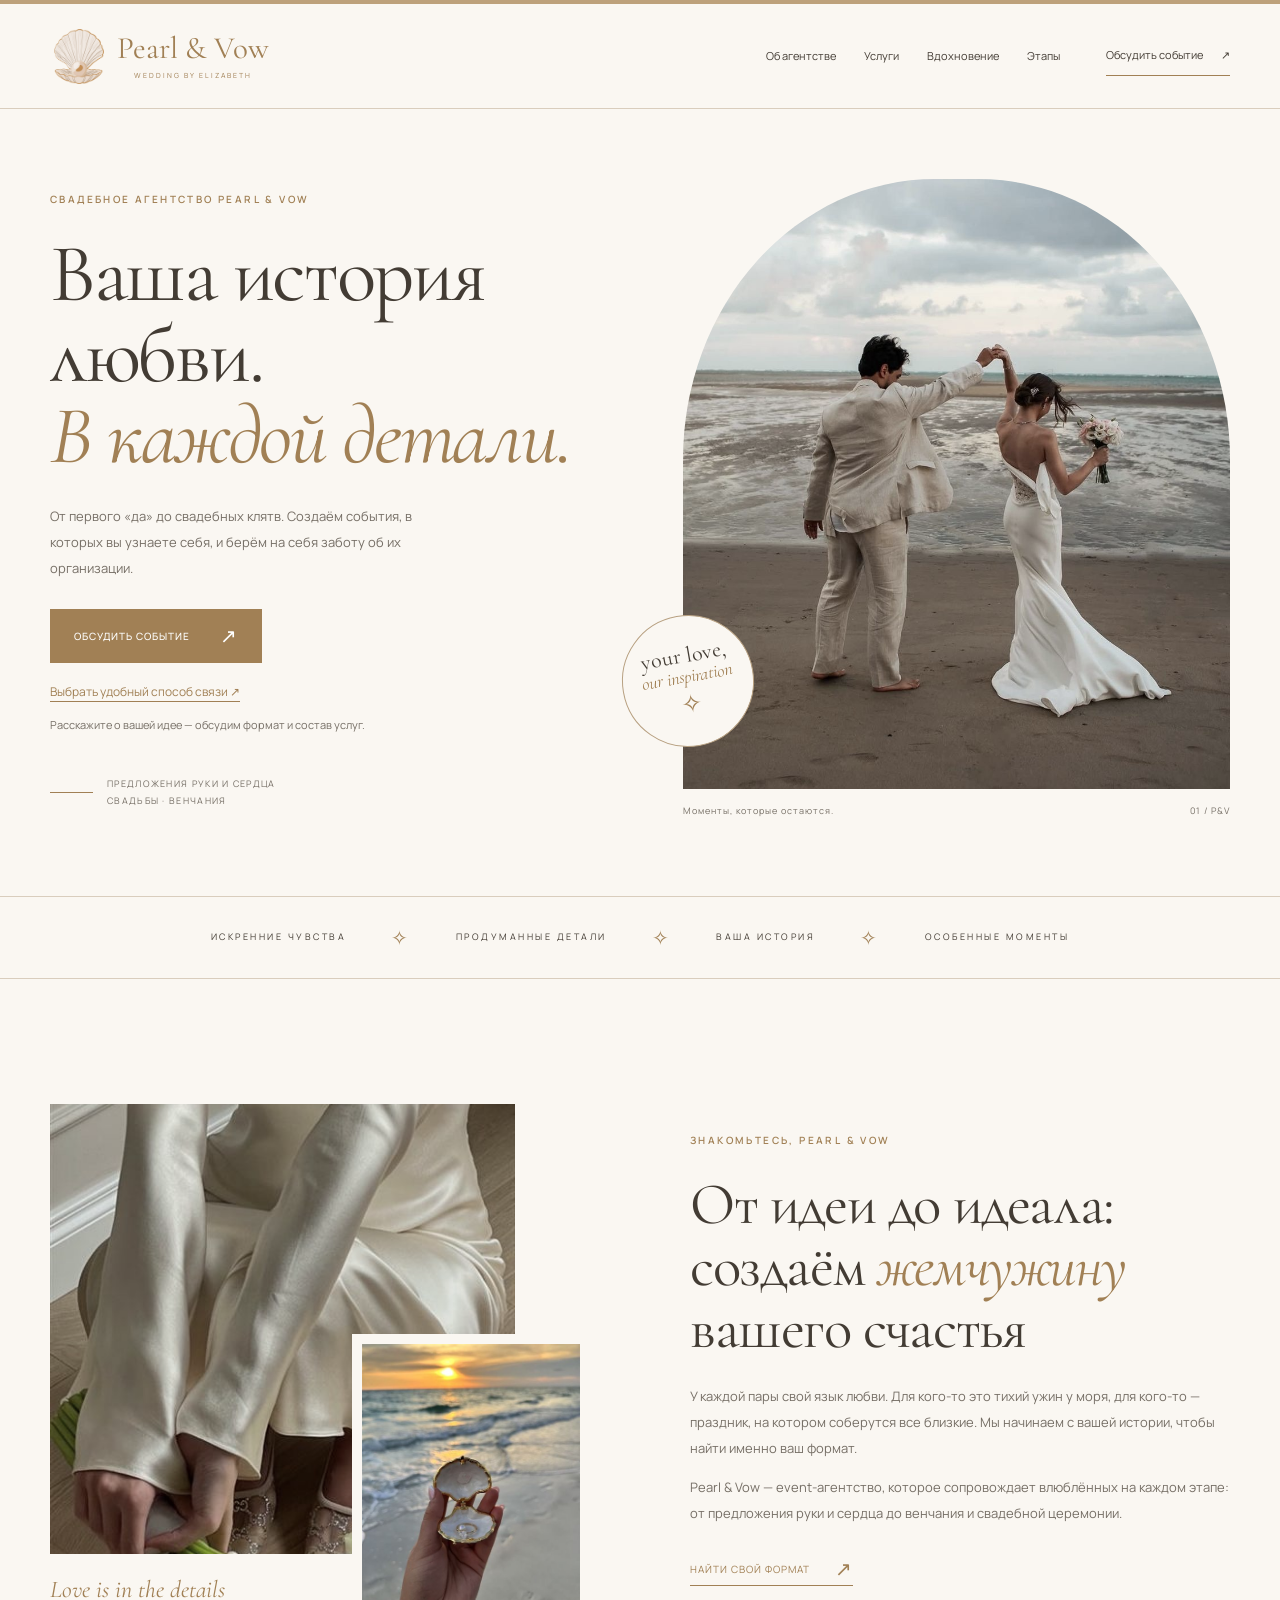
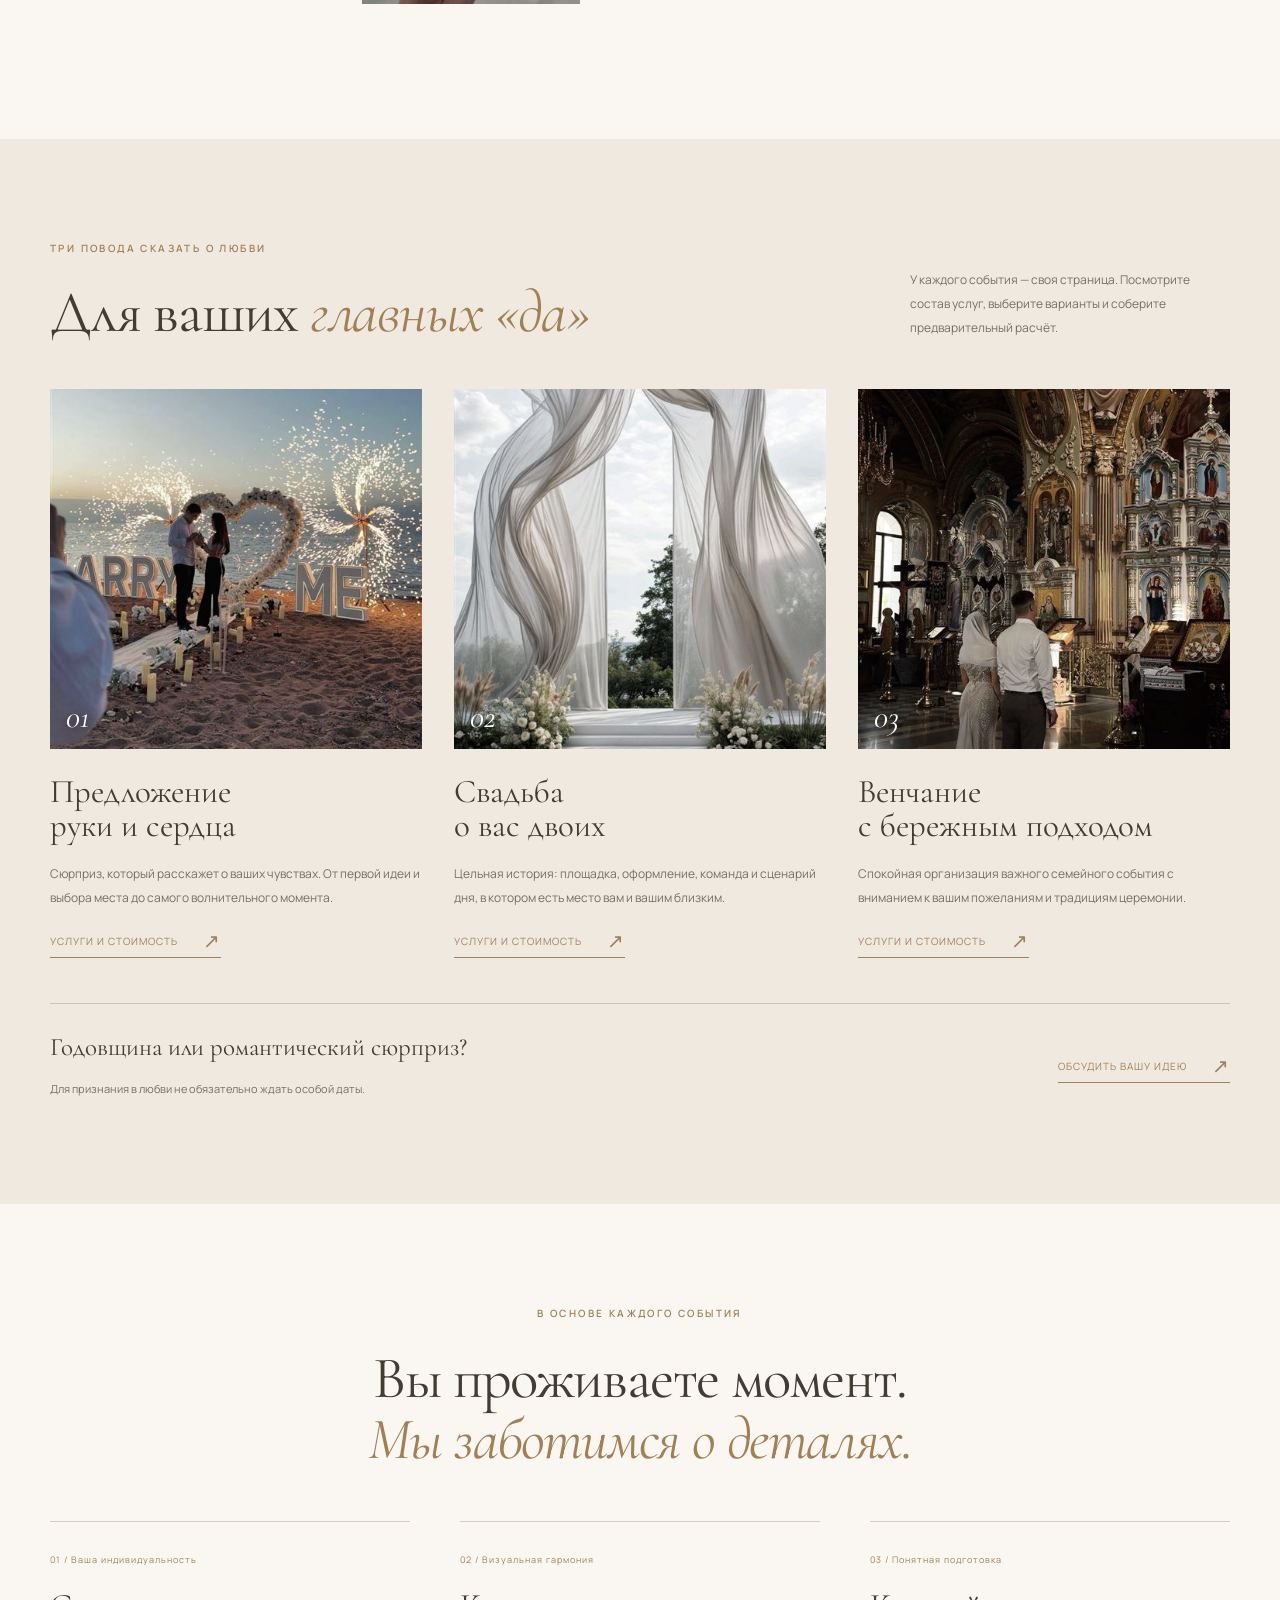
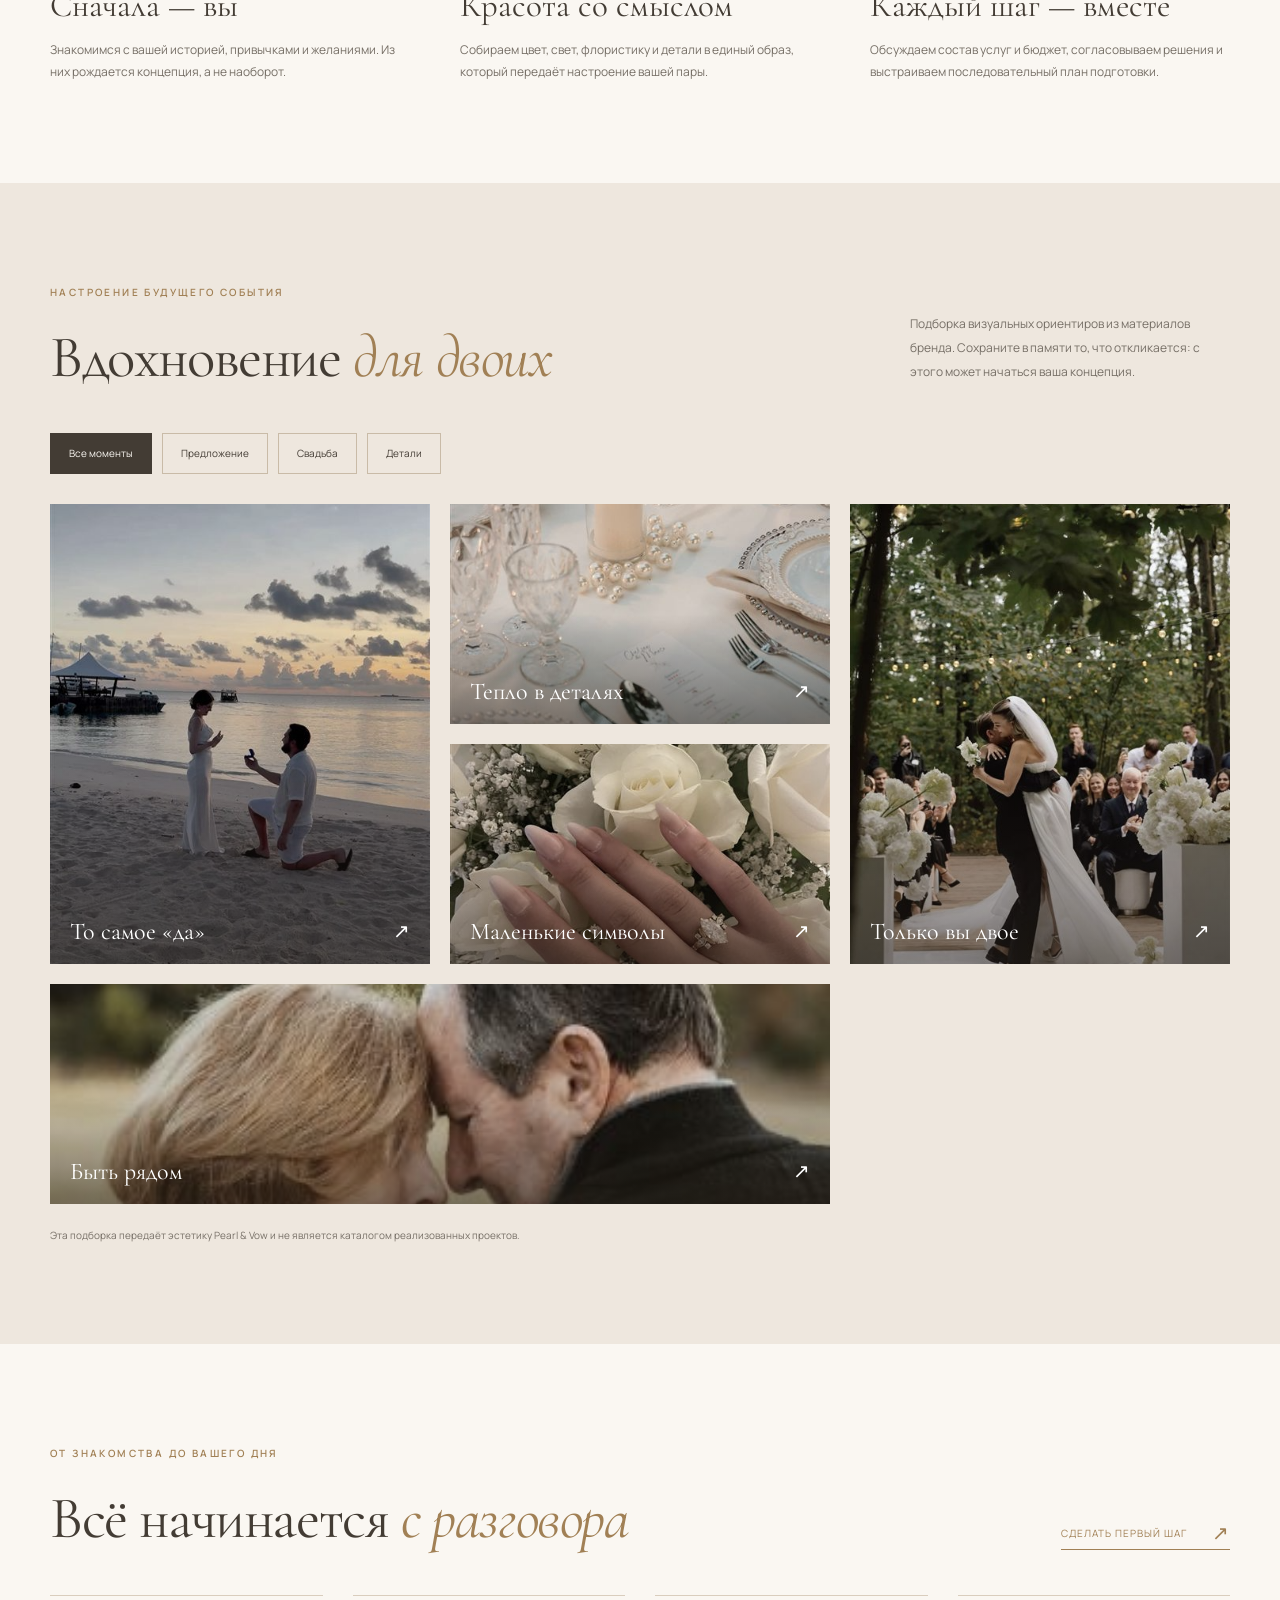
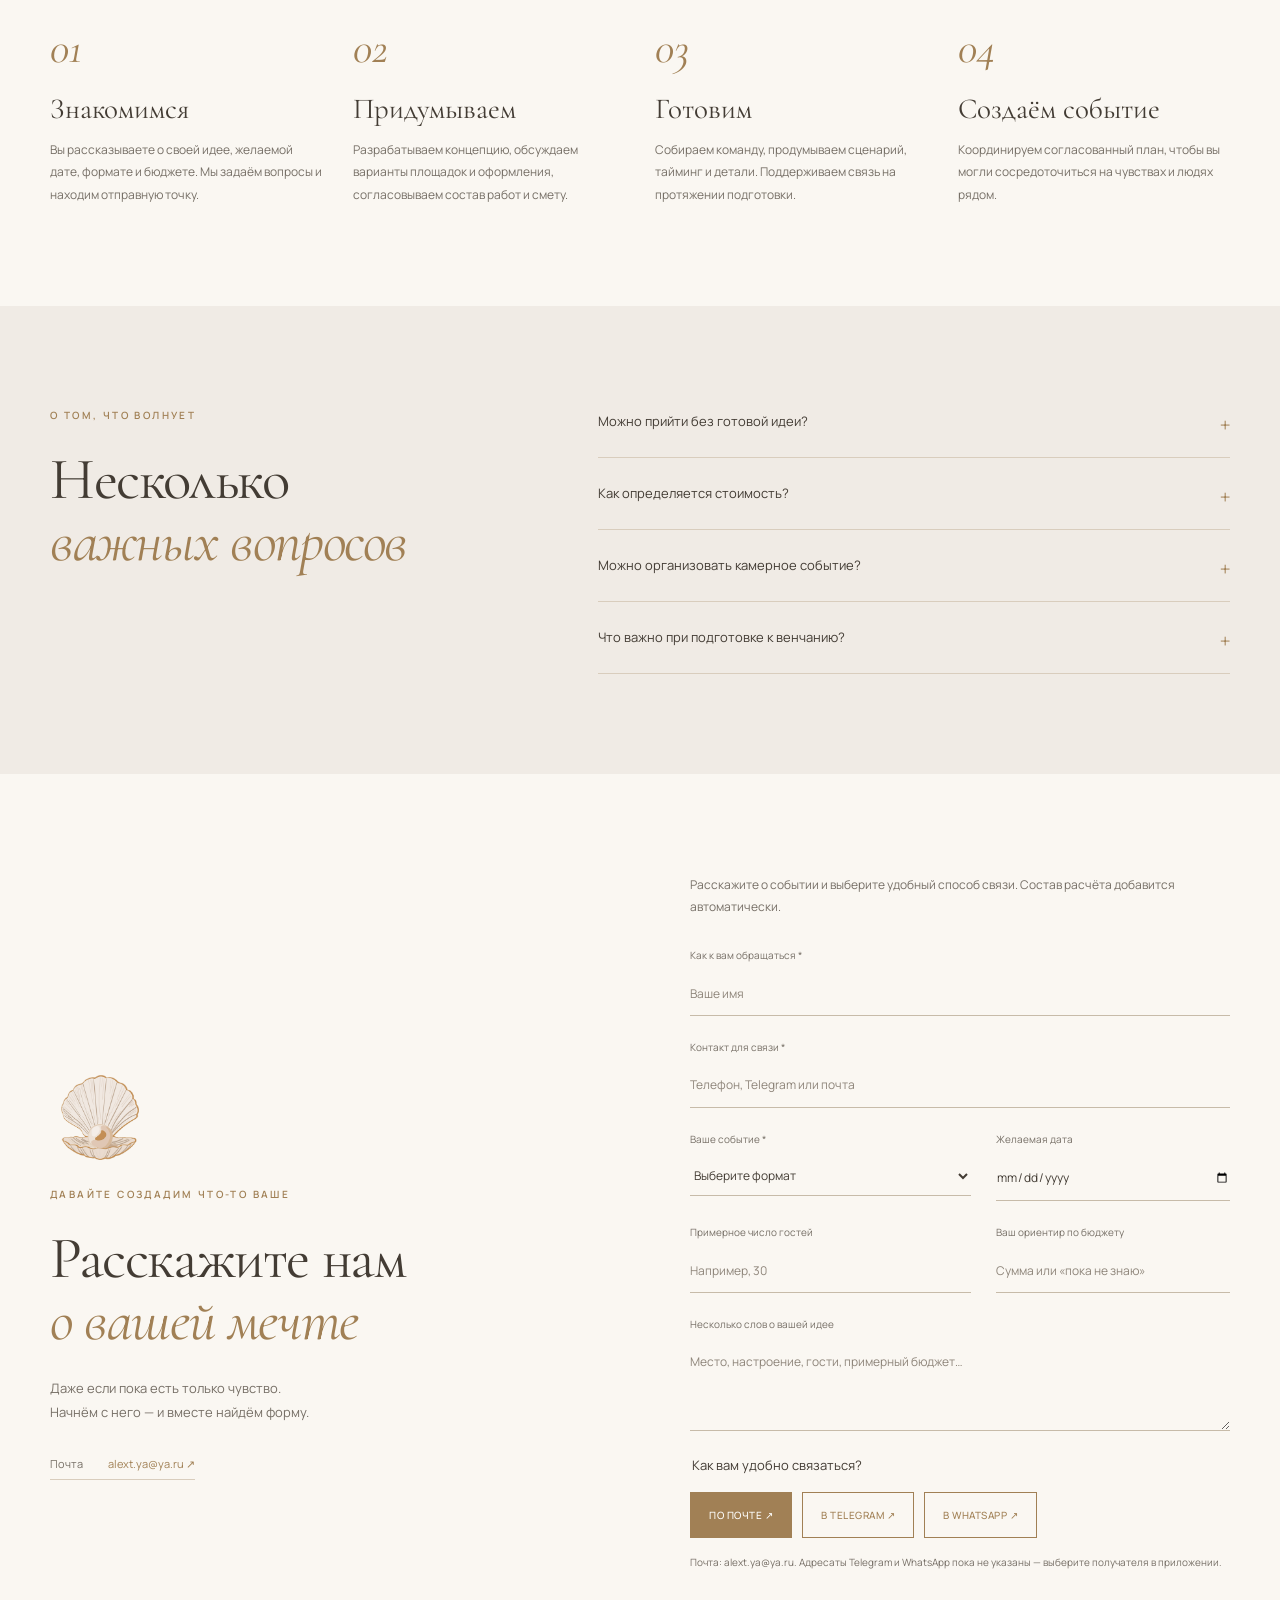
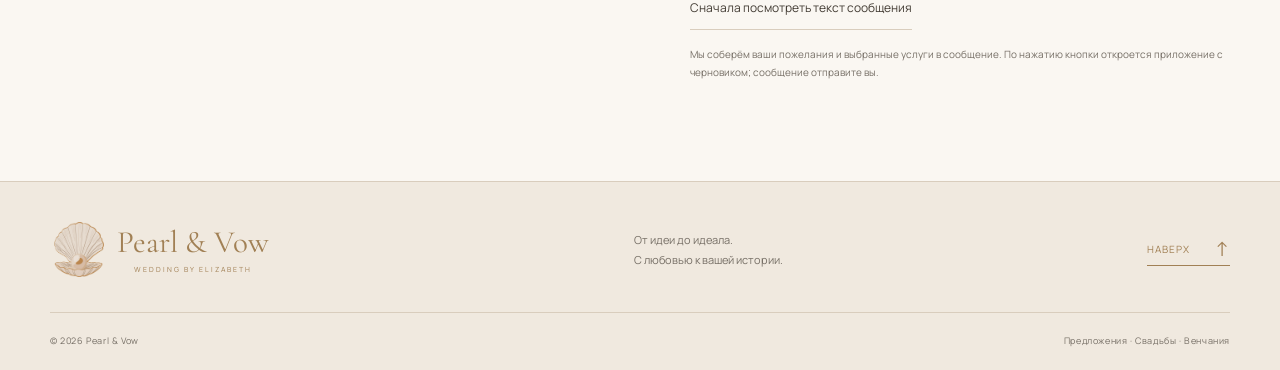
==== commit a2923702: "pages" ====
--- a/wedding_site/index.html
+++ b/wedding_site/index.html
@@ -16,6 +16,7 @@
   <link href="https://fonts.googleapis.com/css2?family=Cormorant+Garamond:ital,wght@0,400;0,500;0,600;1,400;1,500&family=Manrope:wght@400;500;600&display=swap" rel="stylesheet">
   <link rel="stylesheet" href="./styles.css">
   <script src="./config.js" defer></script>
+  <script src="./message-links.js" defer></script>
   <script src="./script.js" defer></script>
 </head>
 <body>
@@ -29,7 +30,7 @@
   </header>
   <main id="main">
     <section class="hero container" aria-labelledby="hero-title">
-      <div class="hero-copy"><p class="eyebrow">Свадебное агентство Pearl &amp; Vow</p><h1 id="hero-title">Ваша история<br>любви.<br><em>В каждой детали.</em></h1><p class="hero-description">От первого «да» до свадебных клятв. Создаём события, в которых вы узнаете себя, и берём на себя заботу об их организации.</p><a class="button" href="#contact">Обсудить событие <span aria-hidden="true">↗</span></a><a class="hero-direct" data-telegram-direct href="https://t.me/lizabacd" target="_blank" rel="noopener noreferrer">Написать в Telegram ↗</a><p class="hero-help">Расскажите о вашей идее — обсудим формат и состав услуг.</p><div class="hero-footnote"><span class="fine-line"></span><p>Предложения руки и сердца<br>Свадьбы · Венчания</p></div></div>
+      <div class="hero-copy"><p class="eyebrow">Свадебное агентство Pearl &amp; Vow</p><h1 id="hero-title">Ваша история<br>любви.<br><em>В каждой детали.</em></h1><p class="hero-description">От первого «да» до свадебных клятв. Создаём события, в которых вы узнаете себя, и берём на себя заботу об их организации.</p><a class="button" href="#contact">Обсудить событие <span aria-hidden="true">↗</span></a><a class="hero-direct" href="#contact">Выбрать удобный способ связи ↗</a><p class="hero-help">Расскажите о вашей идее — обсудим формат и состав услуг.</p><div class="hero-footnote"><span class="fine-line"></span><p>Предложения руки и сердца<br>Свадьбы · Венчания</p></div></div>
       <div class="hero-visual"><img class="hero-photo" decoding="async" src="./assets/optimized/IMG_1203-960.jpg" alt="Пара держится за руки на морском берегу" width="736" height="1104" fetchpriority="high" srcset="./assets/optimized/IMG_1203-480.jpg 480w, ./assets/optimized/IMG_1203-960.jpg 960w, ./assets/optimized/IMG_1203-1440.jpg 1080w" sizes="(max-width: 600px) calc(100vw - 40px), (max-width: 850px) 45vw, 600px"><div class="photo-caption"><span>Моменты, которые остаются.</span><span>01 / P&amp;V</span></div><div class="hero-seal" aria-hidden="true">your love,<br><em>our inspiration</em><span>✧</span></div></div>
     </section>
     <div class="ribbon" aria-hidden="true"><span>Искренние чувства</span><i>✧</i><span>Продуманные детали</span><i>✧</i><span>Ваша история</span><i>✧</i><span>Особенные моменты</span></div>
@@ -37,11 +38,11 @@
       <div class="about-images"><img class="about-main" decoding="async" src="./assets/optimized/IMG_1196-960.jpg" alt="Невеста с букетом белых цветов" width="736" height="1104" loading="lazy" srcset="./assets/optimized/IMG_1196-480.jpg 480w, ./assets/optimized/IMG_1196-960.jpg 577w" sizes="(max-width: 600px) calc(100vw - 40px), (max-width: 850px) 45vw, 400px"><img class="about-detail" decoding="async" src="./assets/optimized/IMG_1199-960.jpg" alt="Кольцо в ракушке на фоне морского заката" width="736" height="1104" loading="lazy" srcset="./assets/optimized/IMG_1199-480.jpg 480w, ./assets/optimized/IMG_1199-960.jpg 736w" sizes="(max-width: 600px) calc(100vw - 40px), (max-width: 850px) 45vw, 400px"><span class="image-note">Love is in the details</span></div>
       <div class="about-copy"><p class="eyebrow">Знакомьтесь, Pearl &amp; Vow</p><h2 id="about-title">От идеи до идеала:<br>создаём <em>жемчужину</em><br>вашего счастья</h2><p>У каждой пары свой язык любви. Для кого-то это тихий ужин у моря, для кого-то — праздник, на котором соберутся все близкие. Мы начинаем с вашей истории, чтобы найти именно ваш формат.</p><p>Pearl &amp; Vow — event-агентство, которое сопровождает влюблённых на каждом этапе: от предложения руки и сердца до венчания и свадебной церемонии.</p><a class="text-link" href="#services">Найти свой формат <span aria-hidden="true">↗</span></a></div>
     </section>
-    <section class="services section" id="services" aria-labelledby="services-title"><div class="container"><div class="section-heading"><div><p class="eyebrow">Три повода сказать о любви</p><h2 id="services-title">Для ваших <em>главных «да»</em></h2></div><p>Идея, визуальная концепция, подготовка и координация. Вместе определим, какая помощь нужна именно вам.</p></div>
+    <section class="services section" id="services" aria-labelledby="services-title"><div class="container"><div class="section-heading"><div><p class="eyebrow">Три повода сказать о любви</p><h2 id="services-title">Для ваших <em>главных «да»</em></h2></div><p>У каждого события — своя страница. Посмотрите состав услуг, выберите варианты и соберите предварительный расчёт.</p></div>
       <div class="service-grid">
-        <article class="service"><div class="service-photo"><img decoding="async" src="./assets/optimized/IMG_1194-960.jpg" alt="Предложение руки и сердца на пляже с огнями и цветами" loading="lazy" width="736" height="1104" srcset="./assets/optimized/IMG_1194-480.jpg 480w, ./assets/optimized/IMG_1194-960.jpg 960w, ./assets/optimized/IMG_1194-1440.jpg 1200w" sizes="(max-width: 600px) calc(100vw - 40px), (max-width: 850px) 45vw, 400px"><span>01</span></div><h3>Предложение<br>руки и сердца</h3><p>Сюрприз, который расскажет о ваших чувствах. От первой идеи и выбора места до самого волнительного момента.</p><button class="text-link" type="button" data-service="proposal">Подробнее о формате <span aria-hidden="true">↗</span></button></article>
-        <article class="service"><div class="service-photo"><img decoding="async" src="./assets/optimized/IMG_1198-960.jpg" alt="Свадебная церемония с белой драпировкой и цветами" loading="lazy" width="736" height="1104" srcset="./assets/optimized/IMG_1198-480.jpg 480w, ./assets/optimized/IMG_1198-960.jpg 736w" sizes="(max-width: 600px) calc(100vw - 40px), (max-width: 850px) 45vw, 400px"><span>02</span></div><h3>Свадьба<br>о вас двоих</h3><p>Цельная история: площадка, оформление, команда и сценарий дня, в котором есть место вам и вашим близким.</p><button class="text-link" type="button" data-service="wedding">Подробнее о формате <span aria-hidden="true">↗</span></button></article>
-        <article class="service"><div class="service-photo"><img decoding="async" src="./assets/optimized/IMG_1938-960.jpg" alt="Пара во время венчания в храме" loading="lazy" width="736" height="1104" srcset="./assets/optimized/IMG_1938-480.jpg 480w, ./assets/optimized/IMG_1938-960.jpg 960w, ./assets/optimized/IMG_1938-1440.jpg 1080w" sizes="(max-width: 600px) calc(100vw - 40px), (max-width: 850px) 45vw, 400px"><span>03</span></div><h3>Венчание<br>с бережным подходом</h3><p>Спокойная организация важного семейного события с вниманием к вашим пожеланиям и традициям церемонии.</p><button class="text-link" type="button" data-service="ceremony">Подробнее о формате <span aria-hidden="true">↗</span></button></article>
+        <article class="service"><div class="service-photo"><img decoding="async" src="./assets/optimized/IMG_1194-960.jpg" alt="Предложение руки и сердца на пляже с огнями и цветами" loading="lazy" width="736" height="1104" srcset="./assets/optimized/IMG_1194-480.jpg 480w, ./assets/optimized/IMG_1194-960.jpg 960w, ./assets/optimized/IMG_1194-1440.jpg 1200w" sizes="(max-width: 600px) calc(100vw - 40px), (max-width: 850px) 45vw, 400px"><span>01</span></div><h3>Предложение<br>руки и сердца</h3><p>Сюрприз, который расскажет о ваших чувствах. От первой идеи и выбора места до самого волнительного момента.</p><a class="text-link" href="./proposal.html">Услуги и стоимость <span aria-hidden="true">↗</span></a></article>
+        <article class="service"><div class="service-photo"><img decoding="async" src="./assets/optimized/IMG_1198-960.jpg" alt="Свадебная церемония с белой драпировкой и цветами" loading="lazy" width="736" height="1104" srcset="./assets/optimized/IMG_1198-480.jpg 480w, ./assets/optimized/IMG_1198-960.jpg 736w" sizes="(max-width: 600px) calc(100vw - 40px), (max-width: 850px) 45vw, 400px"><span>02</span></div><h3>Свадьба<br>о вас двоих</h3><p>Цельная история: площадка, оформление, команда и сценарий дня, в котором есть место вам и вашим близким.</p><a class="text-link" href="./wedding.html">Услуги и стоимость <span aria-hidden="true">↗</span></a></article>
+        <article class="service"><div class="service-photo"><img decoding="async" src="./assets/optimized/IMG_1938-960.jpg" alt="Пара во время венчания в храме" loading="lazy" width="736" height="1104" srcset="./assets/optimized/IMG_1938-480.jpg 480w, ./assets/optimized/IMG_1938-960.jpg 960w, ./assets/optimized/IMG_1938-1440.jpg 1080w" sizes="(max-width: 600px) calc(100vw - 40px), (max-width: 850px) 45vw, 400px"><span>03</span></div><h3>Венчание<br>с бережным подходом</h3><p>Спокойная организация важного семейного события с вниманием к вашим пожеланиям и традициям церемонии.</p><a class="text-link" href="./ceremony.html">Услуги и стоимость <span aria-hidden="true">↗</span></a></article>
       </div>
       <div class="service-bottom"><p>Годовщина или романтический сюрприз?<br><span>Для признания в любви не обязательно ждать особой даты.</span></p><a class="text-link" href="#contact" data-event="Романтическое событие">Обсудить вашу идею <span aria-hidden="true">↗</span></a></div>
     </div></section>
@@ -54,14 +55,13 @@
       <button class="gallery-item wide" data-category="wedding" type="button" aria-label="Увеличить фото: свадебные объятия"><img decoding="async" src="./assets/optimized/IMG_1939-960.jpg" alt="Нежные объятия жениха и невесты" loading="lazy" width="1104" height="736" srcset="./assets/optimized/IMG_1939-480.jpg 375w" sizes="(max-width: 600px) calc(100vw - 40px), (max-width: 850px) 45vw, 400px"><span>Быть рядом <i aria-hidden="true">↗</i></span></button>
     </div><p class="gallery-note">Эта подборка передаёт эстетику Pearl &amp; Vow и не является каталогом реализованных проектов.</p></div></section>
     <section class="steps section container" id="steps" aria-labelledby="steps-title"><div class="section-heading"><div><p class="eyebrow">От знакомства до вашего дня</p><h2 id="steps-title">Всё начинается <em>с разговора</em></h2></div><a class="text-link" href="#contact">Сделать первый шаг <span aria-hidden="true">↗</span></a></div><div class="steps-grid"><article><span class="step-number">01</span><h3>Знакомимся</h3><p>Вы рассказываете о своей идее, желаемой дате, формате и бюджете. Мы задаём вопросы и находим отправную точку.</p></article><article><span class="step-number">02</span><h3>Придумываем</h3><p>Разрабатываем концепцию, обсуждаем варианты площадок и оформления, согласовываем состав работ и смету.</p></article><article><span class="step-number">03</span><h3>Готовим</h3><p>Собираем команду, продумываем сценарий, тайминг и детали. Поддерживаем связь на протяжении подготовки.</p></article><article><span class="step-number">04</span><h3>Создаём событие</h3><p>Координируем согласованный план, чтобы вы могли сосредоточиться на чувствах и людях рядом.</p></article></div></section>
-    <section class="questions section"><div class="container faq-layout"><div><p class="eyebrow">О том, что волнует</p><h2>Несколько<br><em>важных вопросов</em></h2></div><div class="faq"><details><summary>Можно прийти без готовой идеи?</summary><p>Да. Расскажите о вашей паре, о том, что вам нравится и каким вы представляете настроение события. На этой основе обсудим возможные форматы и визуальную концепцию.</p></details><details><summary>Как определяется стоимость?</summary><p>Стоимость зависит от формата, места, числа гостей, оформления и состава услуг. Начнём с ваших пожеланий и бюджета, затем обсудим смету. Фиксированные пакеты и цены пока не опубликованы.</p></details><details><summary>Можно организовать камерное событие?</summary><p>Да. Предложение для двоих, небольшая церемония или праздник с близкими — формат подбираем под вашу историю и пожелания.</p></details><details><summary>Что важно при подготовке к венчанию?</summary><p>Дату, возможность проведения церемонии и требования к участникам необходимо согласовать непосредственно с выбранным храмом. Организационные детали обсудим с учётом этих требований.</p></details></div></div></section>
-    <section class="contact section container" id="contact" aria-labelledby="contact-title"><div class="contact-copy"><img class="contact-shell" src="./assets/optimized/logo.png" alt="" width="120" height="100" loading="lazy"><p class="eyebrow">Давайте создадим что-то ваше</p><h2 id="contact-title">Расскажите нам<br><em>о вашей мечте</em></h2><p>Даже если пока есть только чувство.<br>Начнём с него — и вместе найдём форму.</p><div class="contact-links" id="contact-links"><a href="https://t.me/lizabacd" target="_blank" rel="noopener noreferrer" data-contact="telegram">Telegram <span>@lizabacd ↗</span></a></div></div><form id="inquiry-form"><p class="form-intro">Уже знаете детали? Подготовьте обращение здесь. Или <a data-telegram-direct href="https://t.me/lizabacd" target="_blank" rel="noopener noreferrer">напишите нам напрямую в Telegram ↗</a>.</p><div class="field"><label for="name">Как к вам обращаться <span aria-hidden="true">*</span></label><input id="name" name="name" autocomplete="given-name" maxlength="80" placeholder="Ваше имя" required></div><div class="field"><label for="reply">Контакт для связи <span aria-hidden="true">*</span></label><input id="reply" name="reply" autocomplete="off" maxlength="120" placeholder="Телефон, Telegram или почта" required></div><div class="form-row"><div class="field"><label for="event">Ваше событие <span aria-hidden="true">*</span></label><select id="event" name="event" required><option value="">Выберите формат</option><option>Предложение руки и сердца</option><option>Свадьба</option><option>Венчание</option><option>Романтическое событие</option><option>Пока выбираю</option></select></div><div class="field"><label for="date">Желаемая дата</label><input id="date" name="date" type="date"></div></div><div class="form-row"><div class="field"><label for="guests">Примерное число гостей</label><input id="guests" name="guests" type="number" min="0" max="10000" step="1" inputmode="numeric" placeholder="Например, 30"></div><div class="field"><label for="budget">Ваш ориентир по бюджету</label><input id="budget" name="budget" maxlength="80" placeholder="Сумма или «пока не знаю»"></div></div><div class="field"><label for="message">Несколько слов о вашей идее</label><textarea id="message" name="message" maxlength="3000" rows="3" placeholder="Место, настроение, гости, примерный бюджет…"></textarea></div><button class="button" type="submit">Подготовить сообщение <span aria-hidden="true">↗</span></button><p class="form-note">Форма подготовит текст для Telegram. Вы сможете проверить его, скопировать и самостоятельно отправить в чат агентства.</p><p class="form-note" id="form-status" role="status"></p></form></section>
+    <section class="questions section"><div class="container faq-layout"><div><p class="eyebrow">О том, что волнует</p><h2>Несколько<br><em>важных вопросов</em></h2></div><div class="faq"><details><summary>Можно прийти без готовой идеи?</summary><p>Да. Расскажите о вашей паре, о том, что вам нравится и каким вы представляете настроение события. На этой основе обсудим возможные форматы и визуальную концепцию.</p></details><details><summary>Как определяется стоимость?</summary><p>Стоимость зависит от формата, места, числа гостей, оформления и состава услуг. Начнём с ваших пожеланий и бюджета, затем обсудим смету. На отдельных страницах услуг можно выбрать состав и увидеть предварительный расчёт. Окончательную стоимость согласуем после обсуждения деталей.</p></details><details><summary>Можно организовать камерное событие?</summary><p>Да. Предложение для двоих, небольшая церемония или праздник с близкими — формат подбираем под вашу историю и пожелания.</p></details><details><summary>Что важно при подготовке к венчанию?</summary><p>Дату, возможность проведения церемонии и требования к участникам необходимо согласовать непосредственно с выбранным храмом. Организационные детали обсудим с учётом этих требований.</p></details></div></div></section>
+    <section class="contact section container" id="contact" aria-labelledby="contact-title"><div class="contact-copy"><img class="contact-shell" src="./assets/optimized/logo.png" alt="" width="120" height="100" loading="lazy"><p class="eyebrow">Давайте создадим что-то ваше</p><h2 id="contact-title">Расскажите нам<br><em>о вашей мечте</em></h2><p>Даже если пока есть только чувство.<br>Начнём с него — и вместе найдём форму.</p><div class="contact-links" id="contact-links"><a href="mailto:alext.ya@ya.ru" data-contact="email">Почта <span>alext.ya@ya.ru ↗</span></a></div></div><form id="inquiry-form" method="dialog"><p class="form-intro">Расскажите о событии и выберите удобный способ связи. Состав расчёта добавится автоматически.</p><div class="field"><label for="name">Как к вам обращаться <span aria-hidden="true">*</span></label><input id="name" name="name" autocomplete="given-name" maxlength="80" placeholder="Ваше имя" required></div><div class="field"><label for="reply">Контакт для связи <span aria-hidden="true">*</span></label><input id="reply" name="reply" autocomplete="off" maxlength="120" placeholder="Телефон, Telegram или почта" required></div><div class="form-row"><div class="field"><label for="event">Ваше событие <span aria-hidden="true">*</span></label><select id="event" name="event" required><option value="">Выберите формат</option><option>Предложение руки и сердца</option><option>Свадьба</option><option>Венчание</option><option>Романтическое событие</option><option>Пока выбираю</option></select></div><div class="field"><label for="date">Желаемая дата</label><input id="date" name="date" type="date"></div></div><div class="form-row"><div class="field"><label for="guests">Примерное число гостей</label><input id="guests" name="guests" type="number" min="0" max="10000" step="1" inputmode="numeric" placeholder="Например, 30"></div><div class="field"><label for="budget">Ваш ориентир по бюджету</label><input id="budget" name="budget" maxlength="80" placeholder="Сумма или «пока не знаю»"></div></div><div class="field"><label for="message">Несколько слов о вашей идее</label><textarea id="message" name="message" maxlength="3000" rows="3" placeholder="Место, настроение, гости, примерный бюджет…"></textarea></div><fieldset class="channel-choice"><legend>Как вам удобно связаться?</legend><div class="channel-buttons"><button class="button" type="submit" name="channel" value="email">По почте ↗</button><button class="button button-outline" type="submit" name="channel" value="telegram">В Telegram ↗</button><button class="button button-outline" type="submit" name="channel" value="whatsapp">В WhatsApp ↗</button></div><p class="form-note">Почта: alext.ya@ya.ru. Адресаты Telegram и WhatsApp пока не указаны — выберите получателя в приложении.</p></fieldset><button class="preview-message" type="submit" name="channel" value="preview">Сначала посмотреть текст сообщения</button><p class="form-note">Мы соберём ваши пожелания и выбранные услуги в сообщение. По нажатию кнопки откроется приложение с черновиком; сообщение отправите вы.</p><p class="form-note" id="form-status" role="status"></p></form></section>
   </main>
   <footer class="footer"><div class="container footer-top"><a class="brand" href="#top"><img src="./assets/optimized/logo.png" alt="" width="64" height="58"><span>Pearl &amp; Vow<small>Wedding by Elizabeth</small></span></a><p>От идеи до идеала.<br>С любовью к вашей истории.</p><a class="text-link" href="#top">Наверх <span aria-hidden="true">↑</span></a></div><div class="container footer-bottom"><span>© <span id="year">2026</span> Pearl &amp; Vow</span><span>Предложения · Свадьбы · Венчания</span></div></footer>
-  <dialog id="service-dialog" class="content-dialog"><button class="dialog-close" type="button" data-close aria-label="Закрыть">×</button><p class="eyebrow">Ваше событие</p><h2 id="service-title"></h2><p id="service-description"></p><ul id="service-list"></ul><p class="dialog-note">Состав услуг и стоимость согласовываются индивидуально после знакомства с вашей задачей.</p><a class="button" id="service-contact" href="#contact">Обсудить этот формат <span aria-hidden="true">↗</span></a></dialog>
-  <dialog id="photo-dialog" class="photo-dialog" aria-label="Просмотр фотографии"><button class="dialog-close" type="button" data-close aria-label="Закрыть фотографию">×</button><img id="large-photo" alt=""><div class="photo-controls"><button type="button" id="photo-prev" aria-label="Предыдущая фотография">←</button><p id="photo-caption" aria-live="polite"></p><button type="button" id="photo-next" aria-label="Следующая фотография">→</button></div><p id="photo-counter" class="photo-counter"></p></dialog>
-  <dialog id="message-dialog" class="content-dialog" aria-labelledby="message-title"><button class="dialog-close" type="button" data-close aria-label="Закрыть">×</button><p class="eyebrow">Первый шаг к вашему событию</p><h2 id="message-title">Ваше сообщение <em>готово</em></h2><p>Проверьте текст, скопируйте его и отправьте в Telegram. Сообщение ещё не отправлено.</p><label class="sr-only" for="message-draft">Текст обращения</label><textarea id="message-draft" rows="10"></textarea><div class="dialog-actions"><button class="button" id="copy-message" type="button">Скопировать текст</button><a class="button button-outline" id="telegram-link" href="https://t.me/lizabacd" target="_blank" rel="noopener noreferrer">Открыть Telegram ↗</a></div><p id="copy-status" class="form-note" role="status"></p></dialog>
-  <a class="mobile-contact" data-telegram-direct href="https://t.me/lizabacd" target="_blank" rel="noopener noreferrer">Обсудить событие в Telegram ↗</a>
-  <noscript><div class="noscript-note">Для формы и просмотра фотографий включите JavaScript. Связаться с агентством можно напрямую: <a href="https://t.me/lizabacd">@lizabacd в Telegram</a>.</div></noscript>
+<dialog id="photo-dialog" class="photo-dialog" aria-label="Просмотр фотографии"><button class="dialog-close" type="button" data-close aria-label="Закрыть фотографию">×</button><img id="large-photo" alt=""><div class="photo-controls"><button type="button" id="photo-prev" aria-label="Предыдущая фотография">←</button><p id="photo-caption" aria-live="polite"></p><button type="button" id="photo-next" aria-label="Следующая фотография">→</button></div><p id="photo-counter" class="photo-counter"></p></dialog>
+  <dialog id="message-dialog" class="content-dialog" aria-labelledby="message-title"><button class="dialog-close" type="button" data-close aria-label="Закрыть">×</button><p class="eyebrow">Первый шаг к вашему событию</p><h2 id="message-title">Ваше сообщение <em>готово</em></h2><p>Текст можно отредактировать. Выберите приложение — черновик откроется с подготовленным сообщением. Отправку подтвердите в приложении.</p><p class="form-note">Почта: alext.ya@ya.ru. Для Telegram и WhatsApp получателя пока нужно выбрать самостоятельно.</p><label class="sr-only" for="message-draft">Текст обращения</label><textarea id="message-draft" rows="10"></textarea><div class="dialog-actions"><a class="button" id="email-link" href="mailto:alext.ya@ya.ru" data-message-channel="email">Открыть почту ↗</a><a class="button button-outline" id="telegram-link" href="https://web.telegram.org/k/" target="_blank" rel="noopener noreferrer" data-message-channel="telegram">Telegram в браузере ↗</a><a class="button button-outline" id="telegram-app-link" href="tg://msg_url?url=&amp;text=" data-message-channel="telegram-app">В приложении Telegram ↗</a><a class="button button-outline" id="whatsapp-link" href="https://wa.me/?text=" target="_blank" rel="noopener noreferrer" data-message-channel="whatsapp">Открыть WhatsApp ↗</a><button class="preview-message" id="copy-message" type="button">Скопировать текст</button></div><p class="form-note" id="handoff-status" role="status"></p><p id="copy-status" class="form-note" role="status"></p><p class="form-note">Если приложение не открылось или текст не перенёсся целиком, скопируйте его здесь и вставьте вручную. На ноутбуке Telegram открывается в браузере, на телефоне — в приложении. При необходимости используйте другую кнопку выше. После первого входа в Telegram Web может потребоваться нажать кнопку ещё раз. Для почты нужно настроенное почтовое приложение.</p></dialog>
+  <a class="mobile-contact" href="#contact">Обсудить событие ↗</a>
+  <noscript><p class="noscript-note">Для расчёта и подготовки сообщения включите JavaScript. Написать напрямую: <a href="mailto:alext.ya@ya.ru">alext.ya@ya.ru</a>.</p></noscript>
 </body>
 </html>
--- a/wedding_site/styles.css
+++ b/wedding_site/styles.css
@@ -13,3 +13,18 @@
 .photo-controls{display:flex;align-items:center;justify-content:space-between;gap:16px}.photo-controls p{max-width:640px;font-size:21px}.photo-controls button{flex-shrink:0;width:44px;height:44px;border:1px solid var(--line);background:var(--paper);font-size:22px}.photo-controls button:disabled{opacity:.4;cursor:default}.photo-dialog .photo-counter{font:11px var(--sans);color:var(--muted);margin:4px 0 8px}.photo-dialog img{max-height:72dvh}
 .mobile-contact{display:none}
 @media(max-width:600px){body{padding-bottom:calc(68px + env(safe-area-inset-bottom))}.mobile-contact{display:flex;position:fixed;bottom:0;left:0;right:0;z-index:5;min-height:60px;align-items:center;justify-content:center;padding:16px 20px calc(16px + env(safe-area-inset-bottom));background:var(--ink);color:var(--paper);font-size:12px;box-shadow:0 -3px 16px #433c3418}body.modal-open .mobile-contact{display:none}.photo-controls{gap:10px}.photo-controls p{font-size:17px}.form-note,.field label{font-size:12px}.filters button,.text-link{min-height:44px}}
+/* Dedicated service pages and optional, itemised estimates. */
+.nav-bar nav a[aria-current=page]{color:var(--gold);border-bottom:1px solid var(--gold)}
+.breadcrumbs{padding-top:25px;color:var(--muted);font-size:11px;display:flex;gap:12px}.breadcrumbs a{text-decoration:underline;text-underline-offset:4px}
+.service-hero{display:grid;grid-template-columns:1.1fr .9fr;gap:32px 75px;align-items:center;padding-block:45px 75px}.service-hero h1{font-size:clamp(52px,5.5vw,80px);letter-spacing:-1.5px;margin-bottom:25px}.service-hero>div>p:not(.eyebrow){max-width:470px;color:var(--muted);font-size:13px;line-height:2}.service-hero>img{width:100%;height:470px;object-fit:cover;border-radius:45% 45% 0 0;grid-column:2;grid-row:1}.service-image-note{grid-column:2;margin: -20px 0 0;font-size:10px;color:var(--muted)}
+.calculator-section{background:var(--cream)}.calculator-section .section-heading{margin-bottom:25px}.estimate-notice{font-size:12px;max-width:850px;color:var(--muted);border-left:2px solid var(--gold);padding-left:18px;margin-bottom:35px}.estimate-notice strong{color:var(--ink)}
+.calculator-layout{display:grid;grid-template-columns:minmax(0,1fr) 350px;gap:30px;align-items:start}.option-grid{display:grid;grid-template-columns:repeat(2,minmax(0,1fr));gap:20px}.option-card{padding:25px;background:var(--paper);border:1px solid var(--line);display:flex;flex-direction:column;transition:border-color .2s}.option-card.is-selected{border-color:var(--gold);box-shadow:inset 0 0 0 1px var(--gold)}.option-top{display:flex;justify-content:space-between;align-items:center;gap:12px;margin-bottom:25px}.option-number{font:italic 28px var(--serif);color:var(--gold)}.option-toggle{display:flex;align-items:center;gap:9px;min-height:44px;font-size:12px;cursor:pointer}.option-toggle input{width:20px;height:20px;accent-color:var(--gold);cursor:pointer}.option-card h3{font-size:30px;margin-bottom:15px}.option-card>p{font-size:12px;line-height:1.9;color:var(--muted);flex:1}.variant-label{font-size:11px;margin-bottom:8px}.option-card select{width:100%;min-width:0;min-height:48px;padding:10px 30px 10px 10px;border:1px solid var(--line);background:var(--paper);color:var(--ink);font-size:12px;line-height:1.5}.option-card select:disabled{opacity:.65;cursor:not-allowed}.option-card select:focus-visible,.option-toggle input:focus-visible{outline:2px solid var(--gold);outline-offset:4px}.option-bottom{display:flex;justify-content:space-between;align-items:center;flex-wrap:wrap;gap:8px;margin-top:20px;padding-top:15px;border-top:1px solid var(--line);font-size:10px;color:var(--muted)}.option-bottom strong{font-size:16px;font-weight:500;color:var(--ink)}.is-selected .option-bottom>span{color:var(--ink)}
+.estimate-summary{position:sticky;top:25px;background:var(--paper);padding:30px;border:1px solid var(--line)}.estimate-summary>.eyebrow{margin-bottom:15px}.estimate-summary h3{font-size:31px}.estimate-summary>p:not(.eyebrow){font-size:12px;color:var(--muted)}#estimate-items{list-style:none;padding:0;margin:0}#estimate-items li{display:flex;justify-content:space-between;gap:16px;padding:15px 0;border-bottom:1px solid var(--line);font-size:11px}#estimate-items strong{display:block;font-weight:500}#estimate-items small{display:block;color:var(--muted);font-size:10px;line-height:1.8;margin-top:5px}#estimate-items li>span:last-child{white-space:nowrap}.estimate-total{display:flex;flex-direction:column;border-top:1px solid var(--line);padding-top:20px;margin-top:20px;gap:5px}.estimate-total>span{font-size:11px;color:var(--muted)}.estimate-total output{font:45px var(--serif);letter-spacing:-1px}.estimate-summary .button{width:100%;font-size:9px;gap:10px;margin-top:12px}.estimate-reset{display:block;margin:10px auto 0;border:0;border-bottom:1px solid var(--line);padding:10px;background:transparent;font-size:11px;color:var(--muted)}.estimate-reset:disabled{opacity:.45;cursor:default}.estimate-summary .estimate-exclusions{font-size:10px;line-height:1.9;margin:25px 0 0}.selection-form-note{font-size:12px;line-height:1.9;padding:16px;background:var(--cream);border-left:2px solid var(--gold);margin-bottom:25px}.price-method{margin-top:35px;border-top:1px solid var(--line);padding-top:20px;color:var(--muted);font-size:12px}.price-method summary{cursor:pointer;min-height:44px;line-height:2}.price-method p{max-width:900px;margin-top:15px}.price-method a{text-decoration:underline;text-underline-offset:3px}.price-method li{margin-bottom:10px}.related{padding-top:20px}.related-grid{display:grid;grid-template-columns:1fr 1fr;gap:25px}.related-card{display:block;border:1px solid var(--line);padding:30px}.related-card>span:first-child{font-size:10px;color:var(--muted)}.related-card h3{margin-top:18px}.related-card:hover{background:var(--cream)}
+@media(max-width:1100px){.calculator-layout{grid-template-columns:minmax(0,1fr) 300px;gap:20px}.option-grid{grid-template-columns:1fr}.service-hero{gap:30px}.estimate-summary{padding:25px}.service-hero>img{height:430px}}
+@media(max-width:850px){.calculator-layout{grid-template-columns:minmax(0,1fr) 280px}.option-card{padding:20px}.service-hero h1{font-size:56px}.service-hero>img{height:400px}.estimate-summary{padding:22px}.service-hero .button{font-size:9px;letter-spacing:.5px}.estimate-total output{font-size:40px}}
+@media(max-width:600px){.breadcrumbs{padding-top:20px}.service-hero{grid-template-columns:1fr;gap:30px;padding-block:30px 50px}.service-hero h1{font-size:clamp(48px,11vw,66px)}.service-hero>img{grid-column:1;grid-row:auto;height:350px}.service-image-note{grid-column:1;margin-top:-20px}.calculator-layout{grid-template-columns:1fr;gap:25px}.option-grid{grid-template-columns:1fr}.estimate-summary{position:static;padding:25px}.option-card{padding:25px}.option-card select{font-size:16px}.variant-label{font-size:12px}.option-toggle{font-size:13px}.option-card h3{font-size:32px}.estimate-summary .estimate-exclusions,.option-bottom,.estimate-summary .button{font-size:12px}.price-method{font-size:12px}.related-grid{grid-template-columns:1fr}.service-hero .button{font-size:10px}.related-card{padding:25px}}
+
+
+/* Contact channel handoff. */
+.channel-choice{border:0;padding:0;margin:0 0 15px;min-width:0}.channel-choice legend{font-size:13px;margin-bottom:15px}.channel-buttons{display:flex;gap:10px;flex-wrap:wrap}.channel-buttons .button{padding:14px 18px;font-size:10px;letter-spacing:.5px}.preview-message{border:0;border-bottom:1px solid var(--line);padding:10px 0;background:transparent;color:var(--ink);font-size:12px;cursor:pointer;min-height:44px}.dialog-actions{align-items:center}.dialog-actions .preview-message{margin-top:4px}.contact-links [hidden]{display:none}.form-note{overflow-wrap:anywhere}
+@media(max-width:600px){.channel-buttons{display:grid;grid-template-columns:1fr}.channel-buttons .button{min-height:50px;font-size:12px}.channel-choice legend{font-size:14px}.dialog-actions .preview-message{width:100%}}
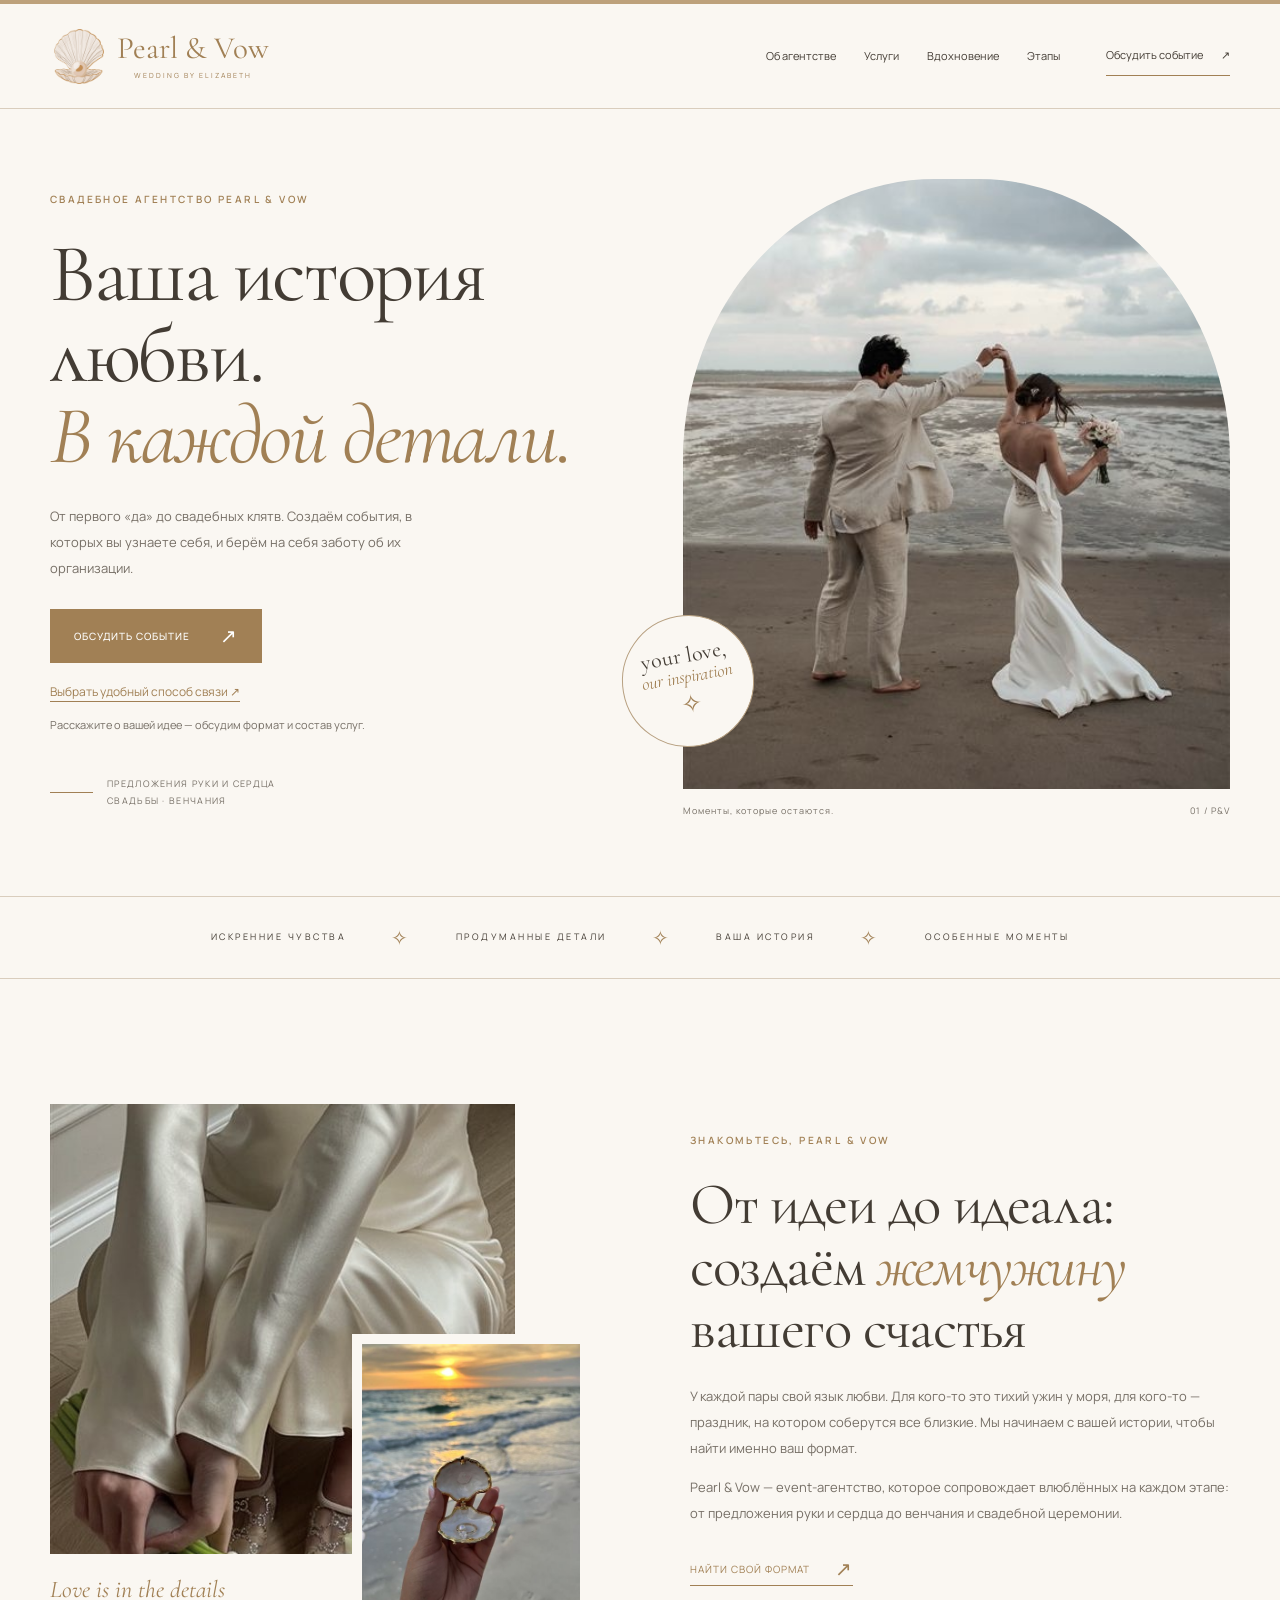
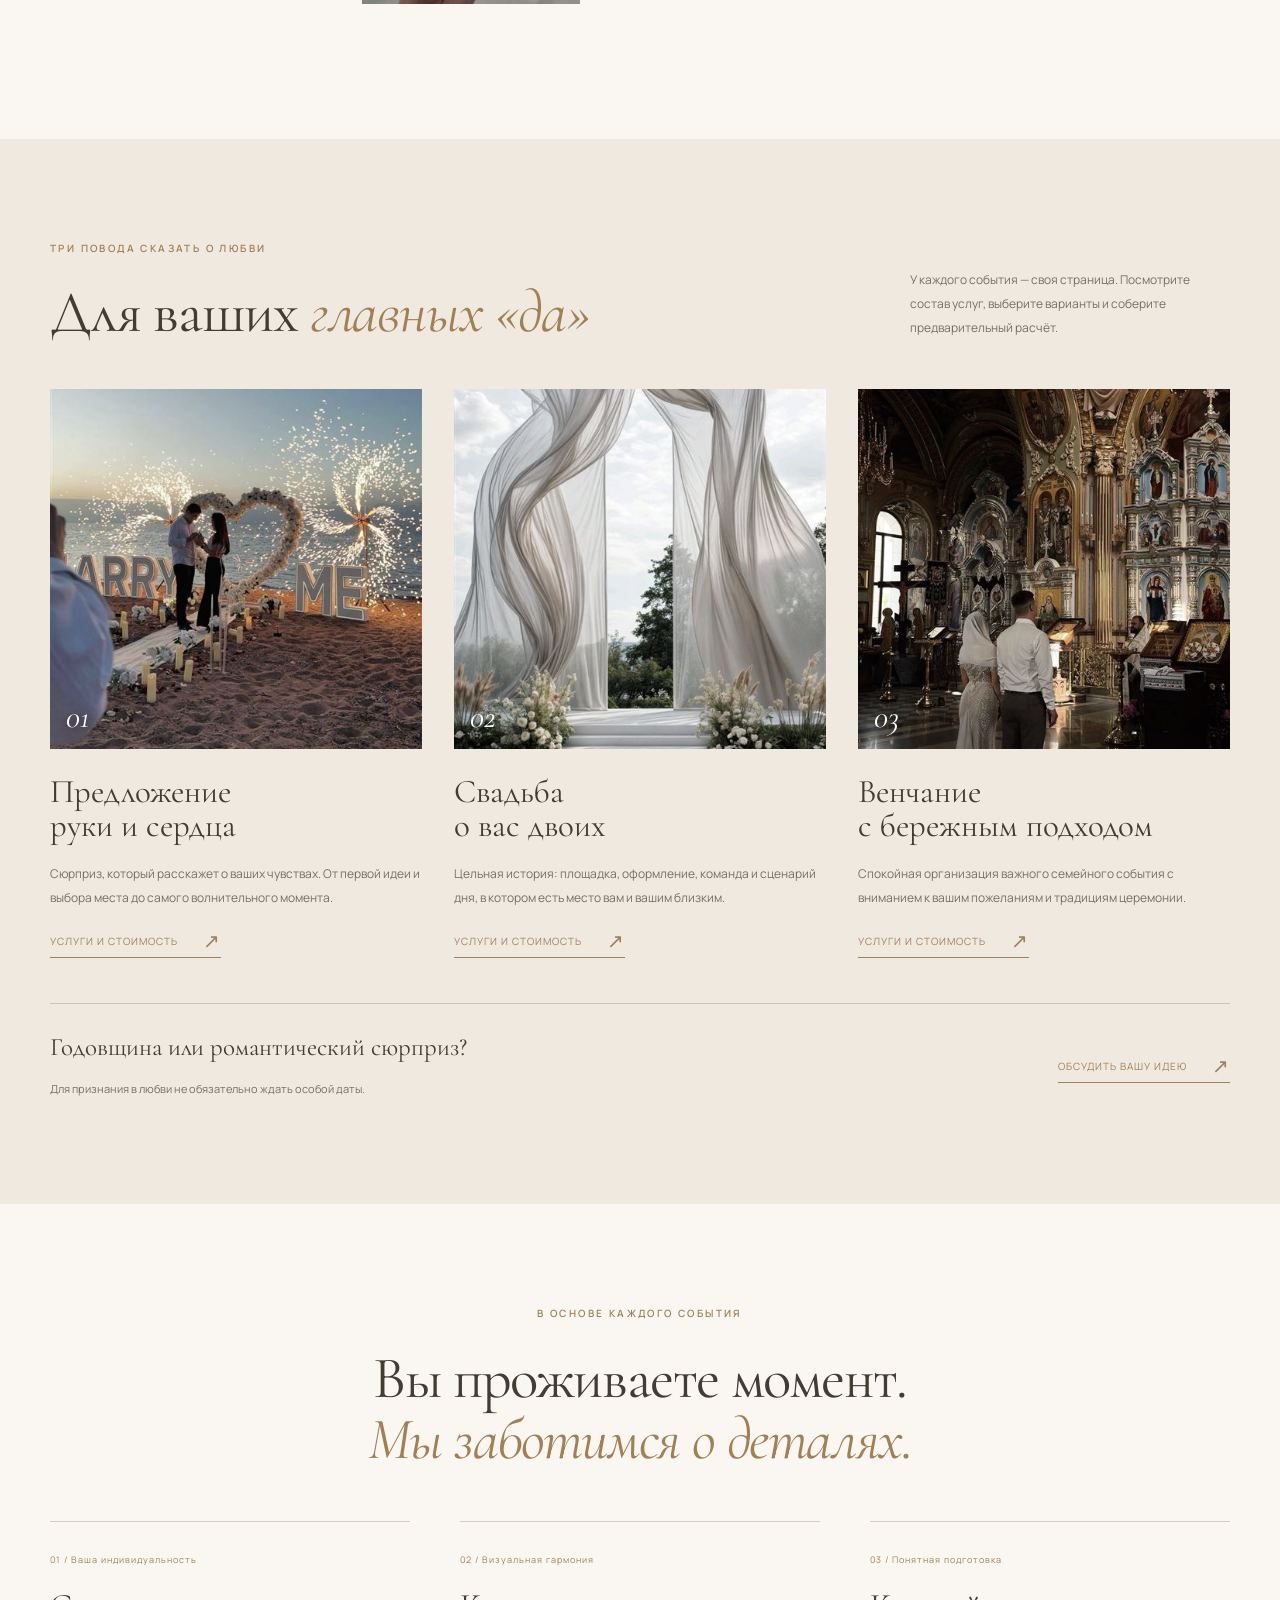
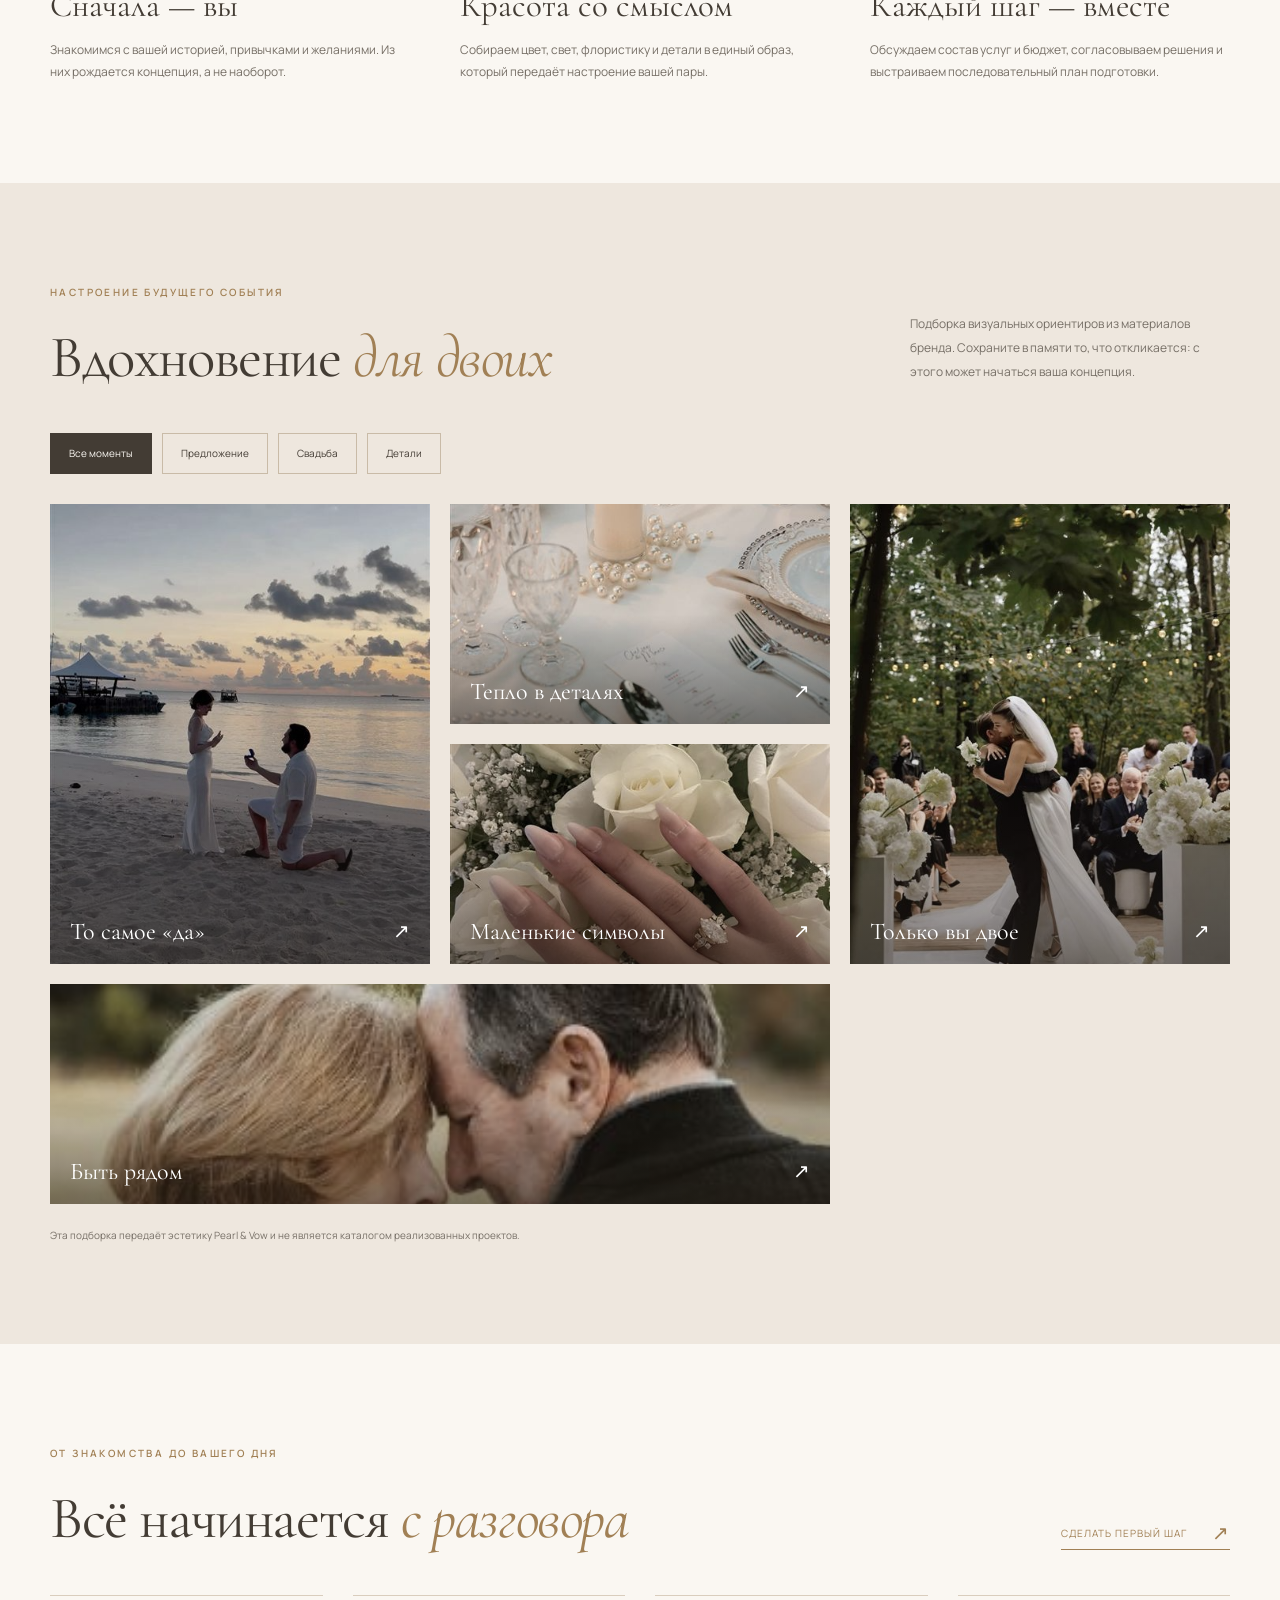
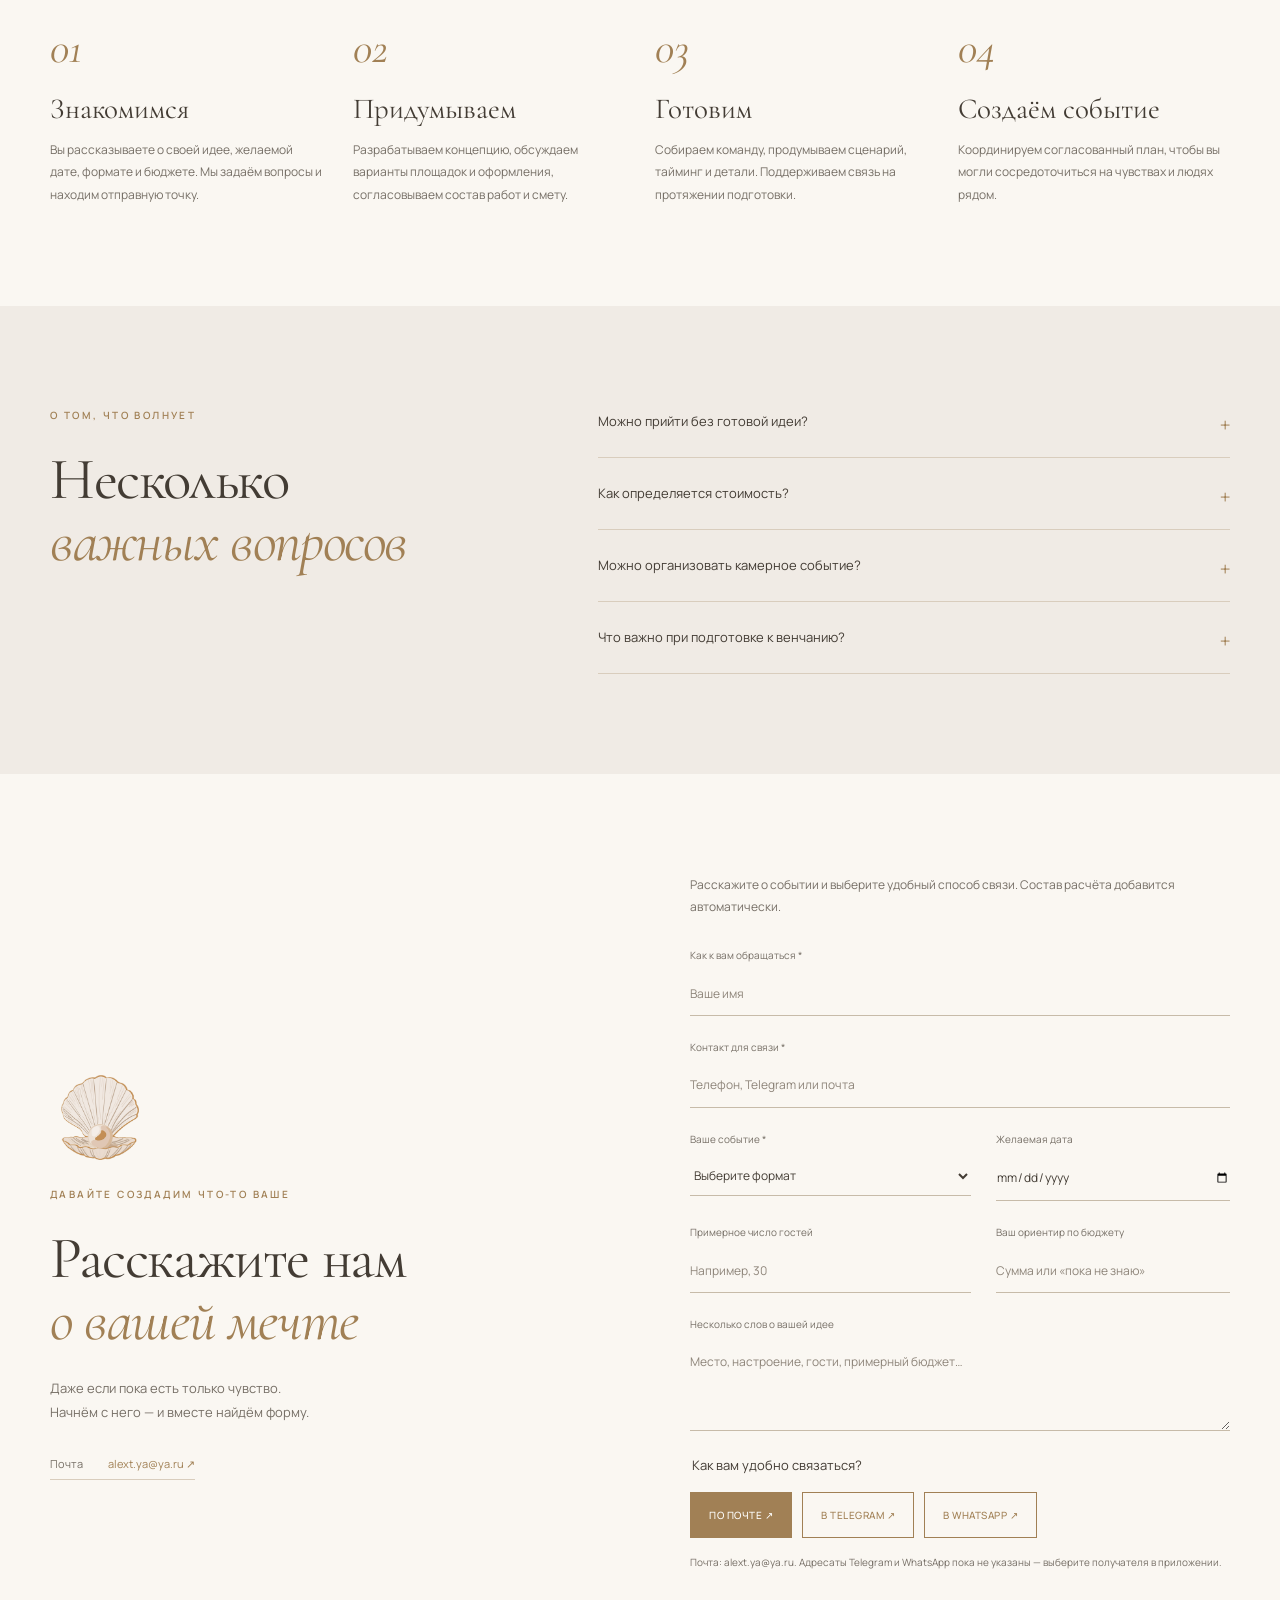
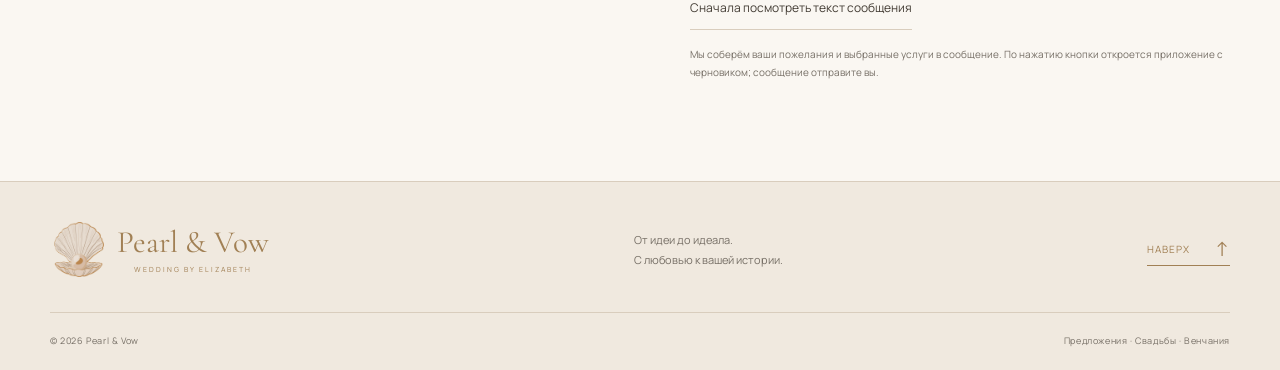
==== commit 0cad3405: "metric" ====
--- a/wedding_site/index.html
+++ b/wedding_site/index.html
@@ -14,12 +14,28 @@
   <link rel="preconnect" href="https://fonts.googleapis.com">
   <link rel="preconnect" href="https://fonts.gstatic.com" crossorigin>
   <link href="https://fonts.googleapis.com/css2?family=Cormorant+Garamond:ital,wght@0,400;0,500;0,600;1,400;1,500&family=Manrope:wght@400;500;600&display=swap" rel="stylesheet">
-  <link rel="stylesheet" href="./styles.css">
+  <link rel="stylesheet" href="./styles.css?v=20261117-layout2">
   <script src="./config.js" defer></script>
   <script src="./message-links.js" defer></script>
   <script src="./script.js" defer></script>
+<!-- Yandex.Metrika counter -->
+<script type="text/javascript">
+    (function(m,e,t,r,i,k,a){
+        m[i]=m[i]||function(){(m[i].a=m[i].a||[]).push(arguments)};
+        m[i].l=1*new Date();
+        for (var j = 0; j < document.scripts.length; j++) {if (document.scripts[j].src === r) { return; }}
+        k=e.createElement(t),a=e.getElementsByTagName(t)[0],k.async=1,k.src=r,a.parentNode.insertBefore(k,a)
+    })(window, document,'script','https://mc.yandex.ru/metrika/tag.js?id=114304677', 'ym');
+
+    ym(114304677, 'init', {ssr:true, webvisor:true, clickmap:true, ecommerce:"dataLayer", referrer: document.referrer, url: location.href, accurateTrackBounce:true, trackLinks:true});
+</script>
+<!-- /Yandex.Metrika counter -->
 </head>
 <body>
+<!-- Yandex.Metrika noscript -->
+<noscript><div><img src="https://mc.yandex.ru/watch/114304677" style="position:absolute; left:-9999px;" alt="" /></div></noscript>
+<!-- /Yandex.Metrika noscript -->
+
   <a class="skip-link" href="#main">Перейти к содержимому</a>
   <header class="header" id="top">
     <div class="container nav-bar">
--- a/wedding_site/styles.css
+++ b/wedding_site/styles.css
@@ -28,3 +28,38 @@
 /* Contact channel handoff. */
 .channel-choice{border:0;padding:0;margin:0 0 15px;min-width:0}.channel-choice legend{font-size:13px;margin-bottom:15px}.channel-buttons{display:flex;gap:10px;flex-wrap:wrap}.channel-buttons .button{padding:14px 18px;font-size:10px;letter-spacing:.5px}.preview-message{border:0;border-bottom:1px solid var(--line);padding:10px 0;background:transparent;color:var(--ink);font-size:12px;cursor:pointer;min-height:44px}.dialog-actions{align-items:center}.dialog-actions .preview-message{margin-top:4px}.contact-links [hidden]{display:none}.form-note{overflow-wrap:anywhere}
 @media(max-width:600px){.channel-buttons{display:grid;grid-template-columns:1fr}.channel-buttons .button{min-height:50px;font-size:12px}.channel-choice legend{font-size:14px}.dialog-actions .preview-message{width:100%}}
+
+/* Keep the estimate usable on laptop screens and at browser zoom. */
+.calculator-layout,.option-grid,.option-card,.estimate-summary{min-width:0}
+.estimate-summary{max-height:calc(100dvh - 48px);overflow-y:auto;overscroll-behavior:contain;scrollbar-width:thin;scrollbar-gutter:stable}
+.estimate-summary h3{font-size:28px;line-height:1.12;margin-bottom:18px;overflow-wrap:anywhere}
+#estimate-items{max-height:clamp(100px,24dvh,220px);overflow-y:auto;overscroll-behavior:contain;scrollbar-width:thin}
+#estimate-items li>span:first-child{min-width:0;overflow-wrap:anywhere}
+.estimate-summary .estimate-exclusions{font-size:11px;line-height:1.7;margin-top:18px}
+.estimate-summary .button{font-size:10px;letter-spacing:.5px;min-height:46px}
+@media(min-width:901px) and (max-width:1440px){
+  .calculator-layout{grid-template-columns:minmax(0,1fr) 330px;gap:28px}
+  .option-grid{grid-template-columns:1fr;gap:20px}
+  .option-card{padding:24px 28px}
+  .option-top{margin-bottom:12px}
+  .option-card h3{margin-bottom:12px}
+  .option-card>p{margin-bottom:18px;max-width:640px}
+  .option-card select{font-size:14px}
+  .estimate-summary{padding:24px;top:24px}
+}
+@media(max-width:900px){
+  .calculator-layout{grid-template-columns:1fr;gap:25px}
+  .option-grid{grid-template-columns:1fr}
+  .estimate-summary{position:static;max-height:none;overflow:visible;scrollbar-gutter:auto}
+  #estimate-items{max-height:none;overflow:visible}
+}
+@media(max-height:760px) and (min-width:901px){
+  .estimate-summary{padding:20px;top:16px;max-height:calc(100dvh - 32px)}
+  .estimate-summary>.eyebrow{margin-bottom:10px}
+  .estimate-summary h3{font-size:26px;margin-bottom:14px}
+  #estimate-items{max-height:20dvh}
+  #estimate-items li{padding-block:10px}
+  .estimate-total{padding-top:14px;margin-top:14px}
+  .estimate-total output{font-size:38px}
+  .estimate-summary .estimate-count{margin-bottom:8px}
+}
